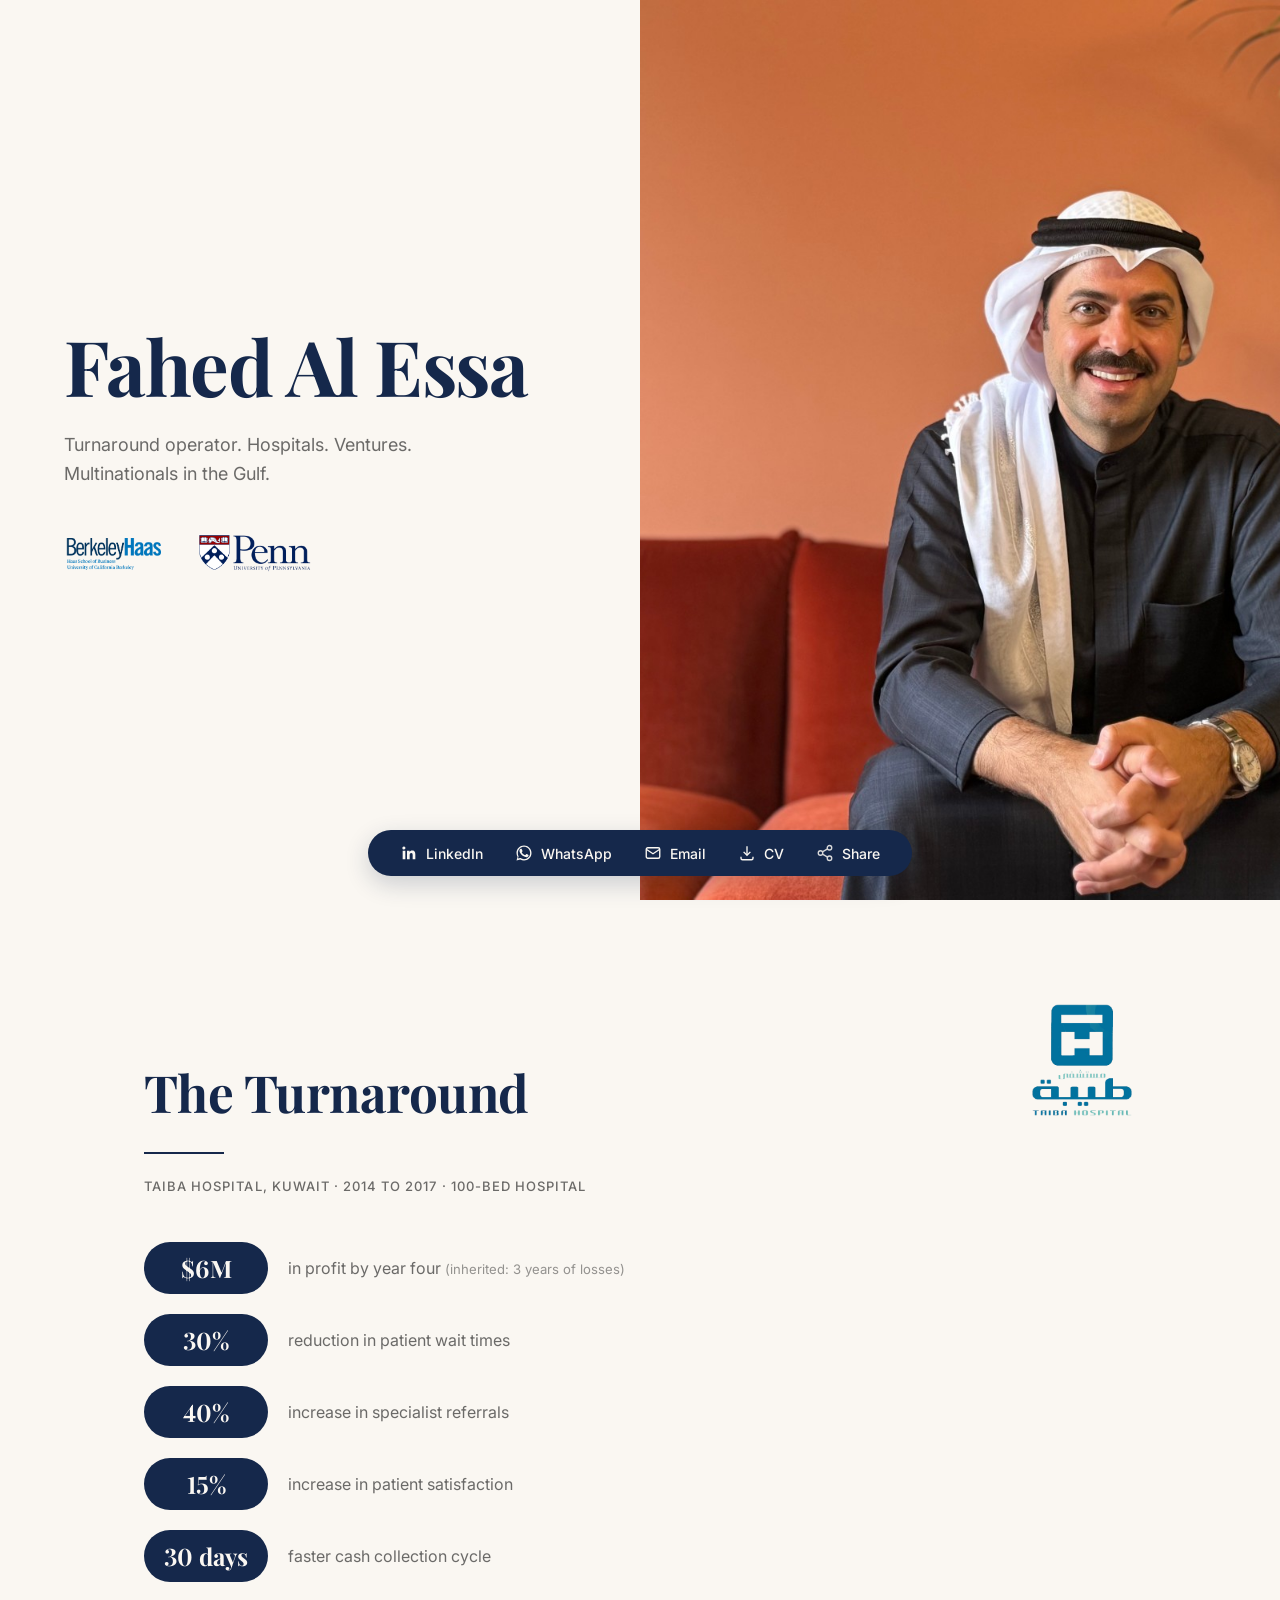
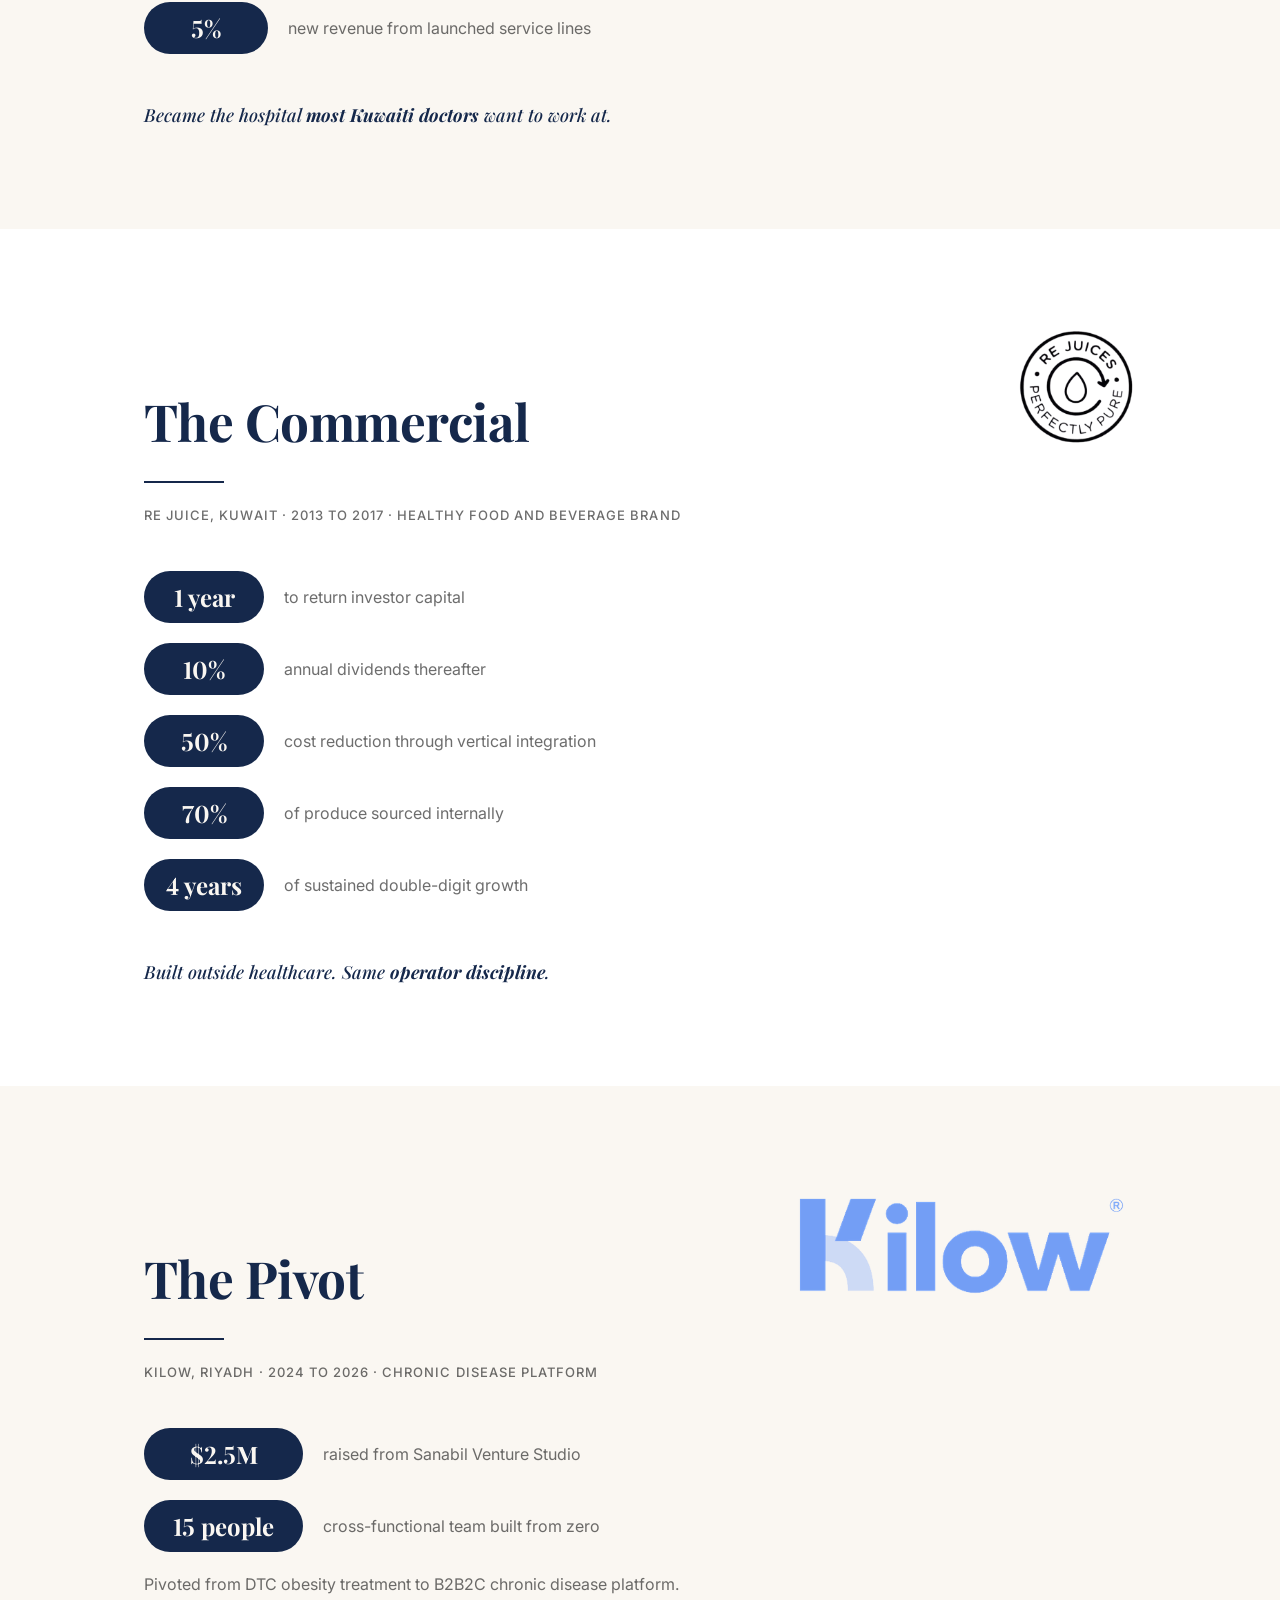
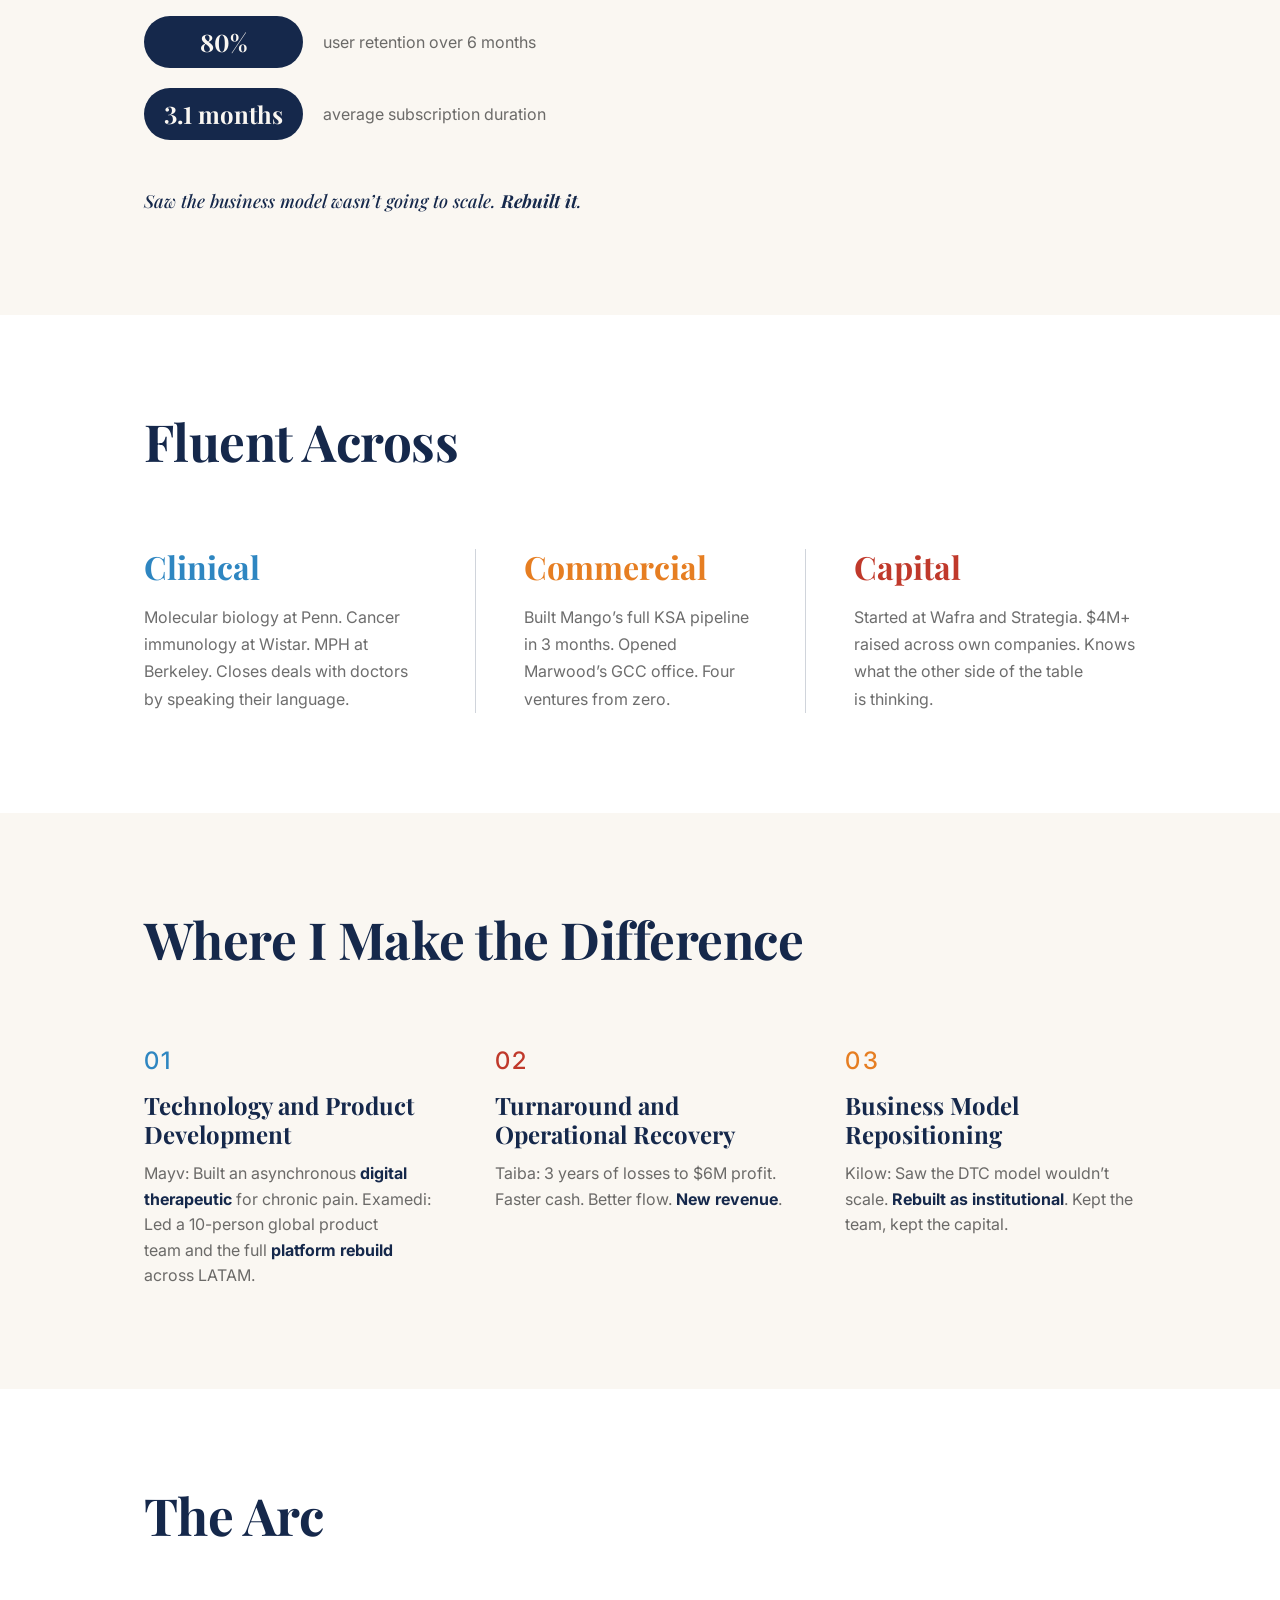
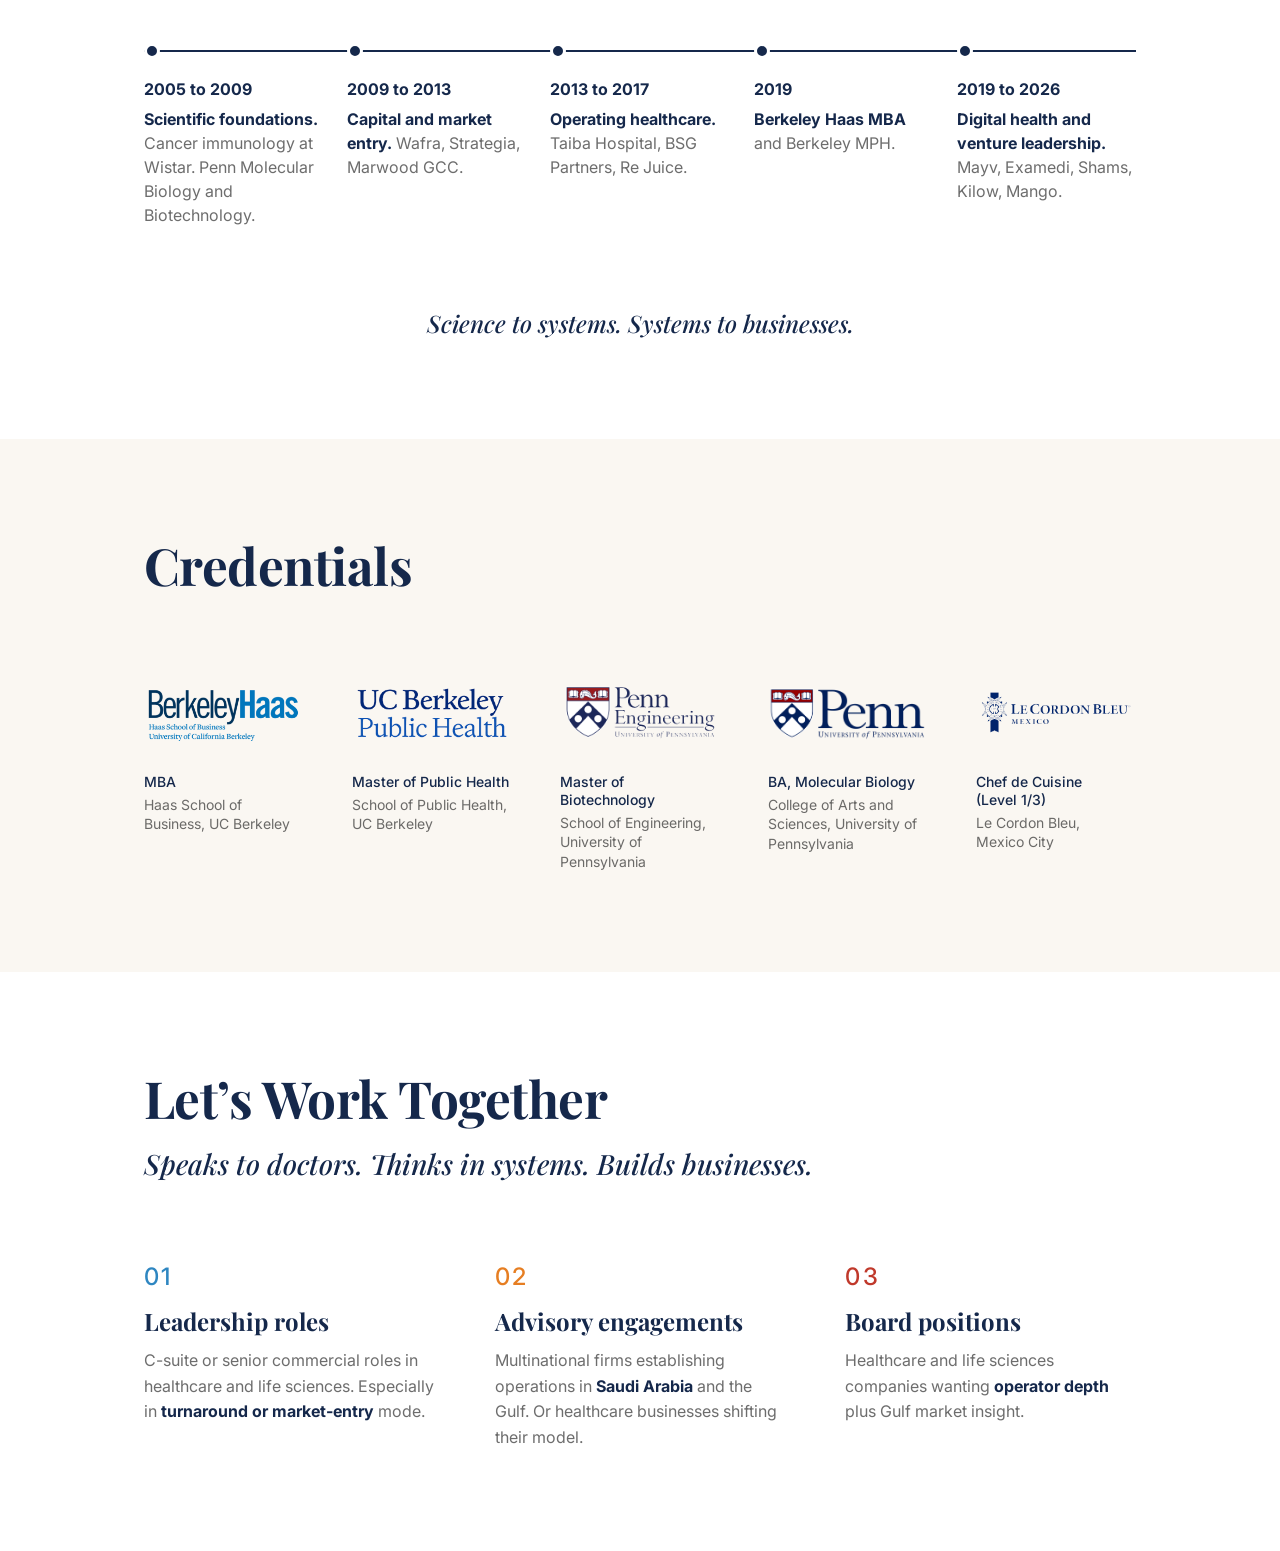
==== index.html @ 6f56260c "Add floating persistent contact bar to desktop A fixed, pill-shaped navy bar (LinkedIn/WhatsApp/Emai" ====
<!doctype html>
<html lang="en">
<head>
<meta charset="UTF-8" />
<meta name="viewport" content="width=device-width, initial-scale=1, viewport-fit=cover, maximum-scale=1, user-scalable=no" />
<title>Fahed Al Essa</title>
<meta name="description" content="Fahed Al Essa — Turnaround operator. Hospitals. Ventures. Multinationals in the Gulf." />
<meta name="theme-color" content="#FAF7F2" />
<meta property="og:title" content="Fahed Al Essa" />
<meta property="og:description" content="Turnaround operator. Hospitals. Ventures. Multinationals in the Gulf." />
<meta property="og:image" content="https://www.fahedalessa.com/assets/headshot.jpg" />
<meta property="og:image:width" content="900" />
<meta property="og:image:height" content="1184" />
<meta property="og:url" content="https://fahedalessa.com" />
<meta property="og:type" content="website" />
<meta name="twitter:card" content="summary_large_image" />
<meta name="twitter:image" content="https://www.fahedalessa.com/assets/headshot.jpg" />
<link rel="preconnect" href="https://fonts.googleapis.com" />
<link rel="preconnect" href="https://fonts.gstatic.com" crossorigin />
<link href="https://fonts.googleapis.com/css2?family=Playfair+Display:ital,wght@0,500;0,600;0,700;1,500&family=Inter:wght@300;400;500;600;700&display=swap" rel="stylesheet" />
<link rel="stylesheet" href="styles.css" />
<link rel="stylesheet" href="desktop.css" />
</head>
<body>

<div class="stage">
  <div class="viewport" id="viewport">

   <div class="screens" id="screens">

    <div class="progress" id="progress" aria-hidden="true">
      <div class="segment"><span class="fill"></span></div>
      <div class="segment"><span class="fill"></span></div>
      <div class="segment"><span class="fill"></span></div>
      <div class="segment"><span class="fill"></span></div>
      <div class="segment"><span class="fill"></span></div>
      <div class="segment"><span class="fill"></span></div>
      <div class="segment"><span class="fill"></span></div>
      <div class="segment"><span class="fill"></span></div>
      <div class="segment"><span class="fill"></span></div>
    </div>

    <div class="track" id="track">

      <!-- Frame 1: The Proposition -->
      <section class="frame frame-cover" data-frame="0">
        <div class="cover-photo">
          <img src="assets/headshot.jpg" alt="Fahed Al Essa" width="900" height="1184" />
          <div class="photo-fade"></div>
        </div>
        <div class="cover-text">
          <h1 class="name">Fahed Al Essa</h1>
          <p class="subtitle">Turnaround operator. Hospitals. Ventures. Multinationals in the Gulf.</p>
          <div class="edu-logos">
            <img src="assets/haas-logo.png" alt="UC Berkeley Haas" />
            <img src="assets/penn-logo.png" alt="University of Pennsylvania" />
          </div>
        </div>
        <div class="tap-hint" id="tap-hint"><span>Tap right to continue</span></div>
      </section>

      <!-- Frame 2: The Turnaround -->
      <section class="frame frame-chapter" data-frame="1">
        <div class="chapter-head">
          <h2 class="hero">The Turnaround</h2>
          <img class="chapter-logo chapter-logo-lg" src="assets/taiba-logo.png" alt="Taiba Hospital" />
        </div>
        <p class="chapter-descriptor">100-bed hospital</p>
        <p class="chapter-subtitle">Taiba Hospital, Kuwait. 2014 to 2017.</p>
        <ul class="outcome-list">
          <li><span class="outcome-label">Inherited:</span> <span class="outcome-value">3 years</span> of losses</li>
          <li><span class="outcome-label">Delivered:</span> <span class="outcome-value">$6M</span> in profit by year four</li>
          <li><span class="outcome-label">Patient wait times:</span> down <span class="outcome-value">30%</span></li>
          <li><span class="outcome-label">Specialist referrals:</span> up <span class="outcome-value">40%</span></li>
          <li><span class="outcome-label">Patient satisfaction:</span> up <span class="outcome-value">15%</span></li>
          <li><span class="outcome-label">Cash collection cycle:</span> <span class="outcome-value">30 days</span>&nbsp;faster</li>
          <li><span class="outcome-label">New service lines launched:</span> <span class="outcome-value">5%</span> new revenue in 12 months</li>
        </ul>
        <p class="chapter-closing">Became the hospital <strong>most Kuwaiti doctors</strong> want to work at.</p>
      </section>

      <!-- Frame 3: The Commercial -->
      <section class="frame frame-chapter" data-frame="2">
        <div class="chapter-head">
          <h2 class="hero">The Commercial</h2>
          <img class="chapter-logo" src="assets/rejuice-logo.png" alt="Re Juice" />
        </div>
        <p class="chapter-descriptor">Healthy food and beverage brand</p>
        <p class="chapter-subtitle">Re Juice, Kuwait. 2013 to 2017.</p>
        <ul class="outcome-list">
          <li>Returned investor capital in <span class="outcome-value">year one</span></li>
          <li><span class="outcome-value">10%</span> annual dividends thereafter</li>
          <li><span class="outcome-value">50%</span> cost reduction through vertical&nbsp;integration</li>
          <li><span class="outcome-value">70%</span> of produce sourced internally</li>
          <li><span class="outcome-value">Four years</span> of sustained double-digit growth</li>
        </ul>
        <p class="chapter-closing">Built outside healthcare. Same <strong>operator discipline</strong>.</p>
      </section>

      <!-- Frame 4: The Pivot -->
      <section class="frame frame-chapter" data-frame="3">
        <div class="chapter-head">
          <h2 class="hero">The Pivot</h2>
          <img class="chapter-logo" src="assets/kilow-logo.png" alt="Kilow" />
        </div>
        <p class="chapter-subtitle">Kilow, Riyadh. 2024 to 2026.</p>
        <ul class="outcome-list">
          <li><span class="outcome-value">$2.5M</span> raised from Sanabil Venture Studio</li>
          <li><span class="outcome-value">15-person</span> cross-functional team built from zero</li>
          <li>Pivoted from DTC obesity treatment to B2B2C chronic disease platform</li>
          <li><span class="outcome-value">80%</span> user retention over 6 months</li>
          <li><span class="outcome-value">3.1 month</span> average subscription duration</li>
        </ul>
        <p class="chapter-closing">Saw the business model wasn&rsquo;t going to scale. <strong>Rebuilt it</strong>.</p>
      </section>

      <!-- Frame 5: Fluent Across Clinical, Commercial, and Capital -->
      <section class="frame frame-fluent" data-frame="4">
        <h2 class="hero">Fluent Across</h2>
        <div class="word-stack">
          <div class="word-stack-item word-blue">Clinical</div>
          <div class="word-stack-item word-amber">Commercial</div>
          <div class="word-stack-item word-red">Capital</div>
        </div>
        <ul class="stat-list">
          <li><strong class="stat-domain stat-domain-blue">Clinical</strong>: Molecular biology at Penn. Cancer immunology at Wistar. MPH at Berkeley. I close deals with doctors because I speak their language.</li>
          <li><strong class="stat-domain stat-domain-amber">Commercial</strong>: Built Mango&rsquo;s full KSA pipeline in 3 months. Opened Marwood&rsquo;s GCC office. Four ventures from zero.</li>
          <li><strong class="stat-domain stat-domain-red">Capital</strong>: Started at Wafra and Strategia. $4M+ raised across my own companies. I know what the other side of the table is thinking.</li>
        </ul>
      </section>

      <!-- Frame 6: Where I Make the Difference -->
      <section class="frame frame-mandates" data-frame="5">
        <h2 class="hero">Where I Make the Difference</h2>
        <ol class="mandate-list">
          <li class="mandate">
            <span class="mandate-num mandate-num-blue">1</span>
            <span class="mandate-body">
              <span class="mandate-title">Technology and product development</span>
              <span class="mandate-proof">Mayv: Built an asynchronous <strong>digital therapeutic</strong> for chronic pain. Examedi: Led a 10-person global product team and the full <strong>platform rebuild</strong> across LATAM.</span>
            </span>
          </li>
          <li class="mandate">
            <span class="mandate-num mandate-num-red">2</span>
            <span class="mandate-body">
              <span class="mandate-title">Turnaround and operational recovery</span>
              <span class="mandate-proof">Taiba: 3 years of losses to $6M profit. Faster cash. Better flow. <strong>New revenue</strong>.</span>
            </span>
          </li>
          <li class="mandate">
            <span class="mandate-num mandate-num-amber">3</span>
            <span class="mandate-body">
              <span class="mandate-title">Business model repositioning</span>
              <span class="mandate-proof">Kilow: Saw the DTC model wouldn&rsquo;t scale. <strong>Rebuilt as institutional</strong>. Kept the team, kept the capital.</span>
            </span>
          </li>
        </ol>
      </section>

      <!-- Frame 7: The Arc -->
      <section class="frame frame-arc" data-frame="6">
        <h2 class="hero">The Arc</h2>
        <ul class="arc-list">
          <li class="arc-item">
            <span class="arc-years">2005 to 2009</span>
            <span class="arc-text"><strong>Scientific foundations.</strong> Cancer immunology at Wistar. Penn Molecular Biology and Biotechnology.</span>
          </li>
          <li class="arc-item">
            <span class="arc-years">2009 to 2013</span>
            <span class="arc-text"><strong>Capital and market entry.</strong> Wafra, Strategia, Marwood GCC.</span>
          </li>
          <li class="arc-item">
            <span class="arc-years">2013 to 2017</span>
            <span class="arc-text"><strong>Operating healthcare.</strong> Taiba Hospital, BSG Partners, Re Juice.</span>
          </li>
          <li class="arc-item">
            <span class="arc-years">2019</span>
            <span class="arc-text"><strong>Berkeley Haas MBA</strong> and Berkeley MPH.</span>
          </li>
          <li class="arc-item">
            <span class="arc-years">2019 to 2026</span>
            <span class="arc-text"><strong>Digital health and venture leadership.</strong> Mayv, Examedi, Shams, Kilow, Mango.</span>
          </li>
        </ul>
        <p class="chapter-closing">Science to systems. Systems to businesses.</p>
      </section>

      <!-- Frame 8: Credentials -->
      <section class="frame frame-last" data-frame="7">
        <h2 class="label-lg">Credentials</h2>

        <ul class="cred-cards">
          <li class="cred-card">
            <span class="cred-logo"><img src="assets/haas-logo.png" alt="UC Berkeley Haas" /></span>
            <span class="cred-text">
              <span class="cred-degree">MBA</span>
              <span class="cred-program">Haas School of Business<br />UC Berkeley</span>
            </span>
          </li>
          <li class="cred-card">
            <span class="cred-logo"><img src="assets/berkeley-public-health-logo.png" alt="UC Berkeley Public Health" /></span>
            <span class="cred-text">
              <span class="cred-degree">Master of Public Health</span>
              <span class="cred-program">School of Public Health<br />UC Berkeley</span>
            </span>
          </li>
          <li class="cred-card">
            <span class="cred-logo"><img src="assets/penn-engineering-logo.png" alt="Penn Engineering, University of Pennsylvania" /></span>
            <span class="cred-text">
              <span class="cred-degree">Master of Biotechnology</span>
              <span class="cred-program">School of Engineering<br />University of Pennsylvania</span>
            </span>
          </li>
          <li class="cred-card">
            <span class="cred-logo"><img src="assets/penn-logo.png" alt="University of Pennsylvania" /></span>
            <span class="cred-text">
              <span class="cred-degree">BA, Molecular Biology</span>
              <span class="cred-program">College of Arts and Sciences<br />University of Pennsylvania</span>
            </span>
          </li>
          <li class="cred-card">
            <span class="cred-logo"><img src="assets/cordon-bleu-logo.png" alt="Le Cordon Bleu Mexico" /></span>
            <span class="cred-text">
              <span class="cred-degree">Chef de Cuisine</span>
              <span class="cred-program">Le Cordon Bleu, Mexico City</span>
            </span>
          </li>
        </ul>
      </section>

      <!-- Frame 9: Let's Work Together -->
      <section class="frame frame-work" data-frame="8">
        <div class="work-header">
          <h2 class="hero">Let&rsquo;s Work Together</h2>
          <p class="work-tagline">Speaks to doctors. Thinks in systems. Builds businesses.</p>
          <ol class="mandate-list">
            <li class="mandate">
              <span class="mandate-num mandate-num-blue">1</span>
              <span class="mandate-body">
                <span class="mandate-title">Leadership roles</span>
                <span class="mandate-proof">C-suite or senior commercial roles in healthcare and life sciences. Especially in <strong>turnaround or market-entry</strong> mode.</span>
              </span>
            </li>
            <li class="mandate">
              <span class="mandate-num mandate-num-amber">2</span>
              <span class="mandate-body">
                <span class="mandate-title">Advisory engagements</span>
                <span class="mandate-proof">Multinational firms establishing operations in <strong>Saudi Arabia</strong> and the Gulf. Or healthcare businesses shifting their model.</span>
              </span>
            </li>
            <li class="mandate">
              <span class="mandate-num mandate-num-red">3</span>
              <span class="mandate-body">
                <span class="mandate-title">Board positions</span>
                <span class="mandate-proof">Healthcare and life sciences companies wanting <strong>operator depth</strong> plus Gulf market insight.</span>
              </span>
            </li>
          </ol>
        </div>

        <div class="contact-section no-advance">
          <p class="connect-cta">Let&rsquo;s connect.</p>
          <div class="connect-grid">
            <a class="contact-link" href="https://www.linkedin.com/in/fahedessa" target="_blank" rel="noopener noreferrer">
              <svg width="19" height="19" viewBox="0 0 24 24" fill="currentColor"><path d="M20.45 20.45h-3.56v-5.57c0-1.33-.02-3.04-1.85-3.04-1.86 0-2.14 1.45-2.14 2.94v5.67H9.34V9h3.41v1.56h.05c.48-.9 1.64-1.85 3.37-1.85 3.6 0 4.27 2.37 4.27 5.45v6.29zM5.34 7.43a2.07 2.07 0 1 1 0-4.13 2.07 2.07 0 0 1 0 4.13zM7.12 20.45H3.56V9h3.56v11.45z"/></svg>
              <span>LinkedIn</span>
            </a>
            <a class="contact-link" href="assets/fahed-al-essa-cv.pdf" target="_blank" rel="noopener noreferrer">
              <svg width="19" height="19" viewBox="0 0 24 24" fill="none" stroke="currentColor" stroke-width="1.8"><path d="M12 3v11" /><path d="M7.5 10.5L12 15l4.5-4.5" /><path d="M4 17v2a2 2 0 0 0 2 2h12a2 2 0 0 0 2-2v-2" /></svg>
              <span>CV</span>
            </a>
            <a class="contact-link" href="https://wa.me/message/VENXH5ZU6H55O1" target="_blank" rel="noopener noreferrer">
              <svg width="19" height="19" viewBox="0 0 24 24" fill="currentColor"><path d="M17.47 14.38c-.3-.15-1.75-.86-2.02-.96-.27-.1-.47-.15-.67.15-.2.3-.77.96-.94 1.16-.17.2-.35.22-.65.07-.3-.15-1.26-.46-2.4-1.47-.89-.79-1.48-1.76-1.66-2.06-.17-.3-.02-.46.13-.61.14-.14.3-.35.45-.53.15-.17.2-.3.3-.5.1-.2.05-.37-.02-.52-.07-.15-.67-1.6-.91-2.2-.24-.57-.49-.5-.67-.5-.17-.01-.37-.01-.57-.01s-.52.07-.8.37c-.27.3-1.04 1.02-1.04 2.47 0 1.46 1.06 2.87 1.21 3.07.15.2 2.1 3.2 5.08 4.48.71.31 1.26.49 1.69.63.71.22 1.36.19 1.87.12.57-.09 1.75-.72 2-1.41.24-.69.24-1.28.17-1.41-.07-.12-.27-.2-.57-.35z"/><path d="M12.01 2.01C6.5 2.01 2 6.49 2 12c0 1.9.53 3.68 1.45 5.2L2 22l4.95-1.4A9.95 9.95 0 0 0 12.01 22C17.52 22 22 17.52 22 12s-4.48-9.99-9.99-9.99zm0 18.17c-1.75 0-3.37-.5-4.75-1.36l-.34-.2-3.03.86.85-2.97-.22-.35A8.14 8.14 0 0 1 3.83 12c0-4.52 3.67-8.19 8.18-8.19 4.52 0 8.18 3.67 8.18 8.19 0 4.52-3.66 8.18-8.18 8.18z"/></svg>
              <span>WhatsApp</span>
            </a>
            <button class="contact-link share-btn" type="button" id="share-btn">
              <svg width="19" height="19" viewBox="0 0 24 24" fill="none" stroke="currentColor" stroke-width="1.8"><circle cx="18" cy="5" r="3"/><circle cx="6" cy="12" r="3"/><circle cx="18" cy="19" r="3"/><line x1="8.59" y1="13.51" x2="15.42" y2="17.49"/><line x1="15.41" y1="6.51" x2="8.59" y2="10.49"/></svg>
              <span>Share</span>
            </button>
            <a class="contact-link" href="mailto:fgessa@gmail.com">
              <svg width="19" height="19" viewBox="0 0 24 24" fill="none" stroke="currentColor" stroke-width="1.8"><rect x="3" y="5" width="18" height="14" rx="2"/><path d="M3 7l9 6 9-6"/></svg>
              <span>Email</span>
            </a>
          </div>
        </div>
      </section>

    </div>

   </div>

    <footer class="site-footer">
      <a class="footer-link" href="https://www.linkedin.com/in/fahedessa" target="_blank" rel="noopener noreferrer" aria-label="LinkedIn">
        <svg width="19" height="19" viewBox="0 0 24 24" fill="currentColor"><path d="M20.45 20.45h-3.56v-5.57c0-1.33-.02-3.04-1.85-3.04-1.86 0-2.14 1.45-2.14 2.94v5.67H9.34V9h3.41v1.56h.05c.48-.9 1.64-1.85 3.37-1.85 3.6 0 4.27 2.37 4.27 5.45v6.29zM5.34 7.43a2.07 2.07 0 1 1 0-4.13 2.07 2.07 0 0 1 0 4.13zM7.12 20.45H3.56V9h3.56v11.45z"/></svg>
      </a>
      <a class="footer-link" href="https://wa.me/message/VENXH5ZU6H55O1" target="_blank" rel="noopener noreferrer" aria-label="WhatsApp">
        <svg width="19" height="19" viewBox="0 0 24 24" fill="currentColor"><path d="M17.47 14.38c-.3-.15-1.75-.86-2.02-.96-.27-.1-.47-.15-.67.15-.2.3-.77.96-.94 1.16-.17.2-.35.22-.65.07-.3-.15-1.26-.46-2.4-1.47-.89-.79-1.48-1.76-1.66-2.06-.17-.3-.02-.46.13-.61.14-.14.3-.35.45-.53.15-.17.2-.3.3-.5.1-.2.05-.37-.02-.52-.07-.15-.67-1.6-.91-2.2-.24-.57-.49-.5-.67-.5-.17-.01-.37-.01-.57-.01s-.52.07-.8.37c-.27.3-1.04 1.02-1.04 2.47 0 1.46 1.06 2.87 1.21 3.07.15.2 2.1 3.2 5.08 4.48.71.31 1.26.49 1.69.63.71.22 1.36.19 1.87.12.57-.09 1.75-.72 2-1.41.24-.69.24-1.28.17-1.41-.07-.12-.27-.2-.57-.35z"/><path d="M12.01 2.01C6.5 2.01 2 6.49 2 12c0 1.9.53 3.68 1.45 5.2L2 22l4.95-1.4A9.95 9.95 0 0 0 12.01 22C17.52 22 22 17.52 22 12s-4.48-9.99-9.99-9.99zm0 18.17c-1.75 0-3.37-.5-4.75-1.36l-.34-.2-3.03.86.85-2.97-.22-.35A8.14 8.14 0 0 1 3.83 12c0-4.52 3.67-8.19 8.18-8.19 4.52 0 8.18 3.67 8.18 8.19 0 4.52-3.66 8.18-8.18 8.18z"/></svg>
      </a>
      <a class="footer-link" href="mailto:fgessa@gmail.com" aria-label="Email">
        <svg width="19" height="19" viewBox="0 0 24 24" fill="none" stroke="currentColor" stroke-width="1.8"><rect x="3" y="5" width="18" height="14" rx="2"/><path d="M3 7l9 6 9-6"/></svg>
      </a>
      <a class="footer-link" href="assets/fahed-al-essa-cv.pdf" target="_blank" rel="noopener noreferrer">
        <span>CV</span>
      </a>
    </footer>

  </div>
</div>

<div class="desktop" id="desktop">

  <!-- Desktop Hero -->
  <section class="d-hero">
    <div class="d-hero-left">
      <h1 class="d-hero-name">Fahed Al Essa</h1>
      <p class="d-hero-subtitle">Turnaround operator. Hospitals. Ventures. Multinationals in the Gulf.</p>
      <div class="d-hero-logos">
        <img src="assets/haas-logo.png" alt="UC Berkeley Haas" />
        <img src="assets/penn-logo.png" alt="University of Pennsylvania" />
      </div>
    </div>
    <div class="d-hero-right">
      <img src="assets/headshot-landscape.jpg" alt="Fahed Al Essa" width="2000" height="1125" />
    </div>
  </section>

  <!-- Section 2: The Turnaround -->
  <section class="d-section d-section--cream">
    <div class="d-container">
      <div class="d-section-header">
        <h2 class="d-section-title">The Turnaround</h2>
        <img class="d-section-logo" src="assets/taiba-logo.png" alt="Taiba Hospital" />
      </div>
      <div class="d-rule"></div>
      <p class="d-meta">Taiba Hospital, Kuwait &middot; 2014 to 2017 &middot; 100-bed hospital</p>
      <div class="d-numbers">
        <div class="d-pill-row">
          <span class="d-pill">$6M</span>
          <span class="d-number-text">in profit by year four <span class="d-number-sub">(inherited: 3 years of losses)</span></span>
        </div>
        <div class="d-pill-row">
          <span class="d-pill">30%</span>
          <span class="d-number-text">reduction in patient wait times</span>
        </div>
        <div class="d-pill-row">
          <span class="d-pill">40%</span>
          <span class="d-number-text">increase in specialist referrals</span>
        </div>
        <div class="d-pill-row">
          <span class="d-pill">15%</span>
          <span class="d-number-text">increase in patient satisfaction</span>
        </div>
        <div class="d-pill-row">
          <span class="d-pill">30 days</span>
          <span class="d-number-text">faster cash collection cycle</span>
        </div>
        <div class="d-pill-row">
          <span class="d-pill">5%</span>
          <span class="d-number-text">new revenue from launched service lines</span>
        </div>
      </div>
      <p class="d-closing">Became the hospital <strong>most Kuwaiti doctors</strong> want to work at.</p>
    </div>
  </section>

  <!-- Section 3: The Commercial -->
  <section class="d-section d-section--white">
    <div class="d-container">
      <div class="d-section-header">
        <h2 class="d-section-title">The Commercial</h2>
        <img class="d-section-logo" src="assets/rejuice-logo.png" alt="Re Juice" />
      </div>
      <div class="d-rule"></div>
      <p class="d-meta">Re Juice, Kuwait &middot; 2013 to 2017 &middot; Healthy food and beverage brand</p>
      <div class="d-numbers">
        <div class="d-pill-row">
          <span class="d-pill">1 year</span>
          <span class="d-number-text">to return investor capital</span>
        </div>
        <div class="d-pill-row">
          <span class="d-pill">10%</span>
          <span class="d-number-text">annual dividends thereafter</span>
        </div>
        <div class="d-pill-row">
          <span class="d-pill">50%</span>
          <span class="d-number-text">cost reduction through vertical integration</span>
        </div>
        <div class="d-pill-row">
          <span class="d-pill">70%</span>
          <span class="d-number-text">of produce sourced internally</span>
        </div>
        <div class="d-pill-row">
          <span class="d-pill">4 years</span>
          <span class="d-number-text">of sustained double-digit growth</span>
        </div>
      </div>
      <p class="d-closing">Built outside healthcare. Same <strong>operator discipline</strong>.</p>
    </div>
  </section>

  <!-- Section 4: The Pivot -->
  <section class="d-section d-section--cream">
    <div class="d-container">
      <div class="d-section-header">
        <h2 class="d-section-title">The Pivot</h2>
        <img class="d-section-logo" src="assets/kilow-logo.png" alt="Kilow" />
      </div>
      <div class="d-rule"></div>
      <p class="d-meta">Kilow, Riyadh &middot; 2024 to 2026 &middot; Chronic disease platform</p>
      <div class="d-numbers">
        <div class="d-pill-row">
          <span class="d-pill">$2.5M</span>
          <span class="d-number-text">raised from Sanabil Venture Studio</span>
        </div>
        <div class="d-pill-row">
          <span class="d-pill">15 people</span>
          <span class="d-number-text">cross-functional team built from zero</span>
        </div>
        <div class="d-plain-row">Pivoted from DTC obesity treatment to B2B2C chronic disease platform.</div>
        <div class="d-pill-row">
          <span class="d-pill">80%</span>
          <span class="d-number-text">user retention over 6 months</span>
        </div>
        <div class="d-pill-row">
          <span class="d-pill">3.1 months</span>
          <span class="d-number-text">average subscription duration</span>
        </div>
      </div>
      <p class="d-closing">Saw the business model wasn&rsquo;t going to scale. <strong>Rebuilt it</strong>.</p>
    </div>
  </section>

  <!-- Section 5: Fluent Across -->
  <section class="d-section d-section--white">
    <div class="d-container">
      <h2 class="d-section-title">Fluent Across</h2>
      <div class="d-fluent-grid">
        <div class="d-fluent-col">
          <h3 class="d-fluent-head" style="color:#2E86C1;">Clinical</h3>
          <p class="d-fluent-body">Molecular biology at Penn. Cancer immunology at Wistar. MPH at Berkeley. Closes deals with doctors by speaking their language.</p>
        </div>
        <div class="d-fluent-col">
          <h3 class="d-fluent-head" style="color:#E67E22;">Commercial</h3>
          <p class="d-fluent-body">Built Mango&rsquo;s full KSA pipeline in 3 months. Opened Marwood&rsquo;s GCC office. Four ventures from zero.</p>
        </div>
        <div class="d-fluent-col">
          <h3 class="d-fluent-head" style="color:#C0392B;">Capital</h3>
          <p class="d-fluent-body">Started at Wafra and Strategia. $4M+ raised across own companies. Knows what the other side of the table is thinking.</p>
        </div>
      </div>
    </div>
  </section>

  <!-- Section 6: Where I Make the Difference -->
  <section class="d-section d-section--cream">
    <div class="d-container">
      <h2 class="d-section-title">Where I Make the Difference</h2>
      <div class="d-mandates-grid">
        <div class="d-mandate">
          <div class="d-mandate-num" style="color:#2E86C1;">01</div>
          <h3 class="d-mandate-title">Technology and Product Development</h3>
          <p class="d-mandate-desc">Mayv: Built an asynchronous <strong>digital therapeutic</strong> for chronic pain. Examedi: Led a 10-person global product team and the full <strong>platform rebuild</strong> across LATAM.</p>
        </div>
        <div class="d-mandate">
          <div class="d-mandate-num" style="color:#C0392B;">02</div>
          <h3 class="d-mandate-title">Turnaround and Operational Recovery</h3>
          <p class="d-mandate-desc">Taiba: 3 years of losses to $6M profit. Faster cash. Better flow. <strong>New revenue</strong>.</p>
        </div>
        <div class="d-mandate">
          <div class="d-mandate-num" style="color:#E67E22;">03</div>
          <h3 class="d-mandate-title">Business Model Repositioning</h3>
          <p class="d-mandate-desc">Kilow: Saw the DTC model wouldn&rsquo;t scale. <strong>Rebuilt as institutional</strong>. Kept the team, kept the capital.</p>
        </div>
      </div>
    </div>
  </section>

  <!-- Section 7: The Arc -->
  <section class="d-section d-section--white">
    <div class="d-container">
      <h2 class="d-section-title">The Arc</h2>
      <div class="d-arc">
        <div class="d-arc-line"></div>
        <div class="d-arc-row">
          <div class="d-arc-item">
            <span class="d-arc-dot"></span>
            <div class="d-arc-years">2005 to 2009</div>
            <div class="d-arc-desc"><strong>Scientific foundations.</strong> Cancer immunology at Wistar. Penn Molecular Biology and Biotechnology.</div>
          </div>
          <div class="d-arc-item">
            <span class="d-arc-dot"></span>
            <div class="d-arc-years">2009 to 2013</div>
            <div class="d-arc-desc"><strong>Capital and market entry.</strong> Wafra, Strategia, Marwood GCC.</div>
          </div>
          <div class="d-arc-item">
            <span class="d-arc-dot"></span>
            <div class="d-arc-years">2013 to 2017</div>
            <div class="d-arc-desc"><strong>Operating healthcare.</strong> Taiba Hospital, BSG Partners, Re Juice.</div>
          </div>
          <div class="d-arc-item">
            <span class="d-arc-dot"></span>
            <div class="d-arc-years">2019</div>
            <div class="d-arc-desc"><strong>Berkeley Haas MBA</strong> and Berkeley MPH.</div>
          </div>
          <div class="d-arc-item">
            <span class="d-arc-dot"></span>
            <div class="d-arc-years">2019 to 2026</div>
            <div class="d-arc-desc"><strong>Digital health and venture leadership.</strong> Mayv, Examedi, Shams, Kilow, Mango.</div>
          </div>
        </div>
      </div>
      <p class="d-arc-closing">Science to systems. Systems to businesses.</p>
    </div>
  </section>

  <!-- Section 8: Credentials -->
  <section class="d-section d-section--cream">
    <div class="d-container">
      <h2 class="d-section-title">Credentials</h2>
      <div class="d-cred-row">
        <div class="d-cred-col">
          <div class="d-cred-logo-wrap"><img src="assets/haas-logo.png" alt="UC Berkeley Haas" /></div>
          <p class="d-cred-degree">MBA</p>
          <p class="d-cred-program">Haas School of Business, UC Berkeley</p>
        </div>
        <div class="d-cred-col">
          <div class="d-cred-logo-wrap"><img src="assets/berkeley-public-health-logo.png" alt="UC Berkeley Public Health" /></div>
          <p class="d-cred-degree">Master of Public Health</p>
          <p class="d-cred-program">School of Public Health, UC Berkeley</p>
        </div>
        <div class="d-cred-col">
          <div class="d-cred-logo-wrap"><img src="assets/penn-engineering-logo.png" alt="Penn Engineering, University of Pennsylvania" /></div>
          <p class="d-cred-degree">Master of Biotechnology</p>
          <p class="d-cred-program">School of Engineering, University of Pennsylvania</p>
        </div>
        <div class="d-cred-col">
          <div class="d-cred-logo-wrap"><img src="assets/penn-logo.png" alt="University of Pennsylvania" /></div>
          <p class="d-cred-degree">BA, Molecular Biology</p>
          <p class="d-cred-program">College of Arts and Sciences, University of Pennsylvania</p>
        </div>
        <div class="d-cred-col">
          <div class="d-cred-logo-wrap"><img src="assets/cordon-bleu-logo.png" alt="Le Cordon Bleu Mexico" /></div>
          <p class="d-cred-degree">Chef de Cuisine (Level 1/3)</p>
          <p class="d-cred-program">Le Cordon Bleu, Mexico City</p>
        </div>
      </div>
    </div>
  </section>

  <!-- Section 9: Let's Work Together -->
  <section class="d-section d-section--white">
    <div class="d-container">
      <h2 class="d-section-title">Let&rsquo;s Work Together</h2>
      <p class="d-work-tagline">Speaks to doctors. Thinks in systems. Builds businesses.</p>
      <div class="d-mandates-grid">
        <div class="d-mandate">
          <div class="d-mandate-num" style="color:#2E86C1;">01</div>
          <h3 class="d-mandate-title">Leadership roles</h3>
          <p class="d-mandate-desc">C-suite or senior commercial roles in healthcare and life sciences. Especially in <strong>turnaround or market-entry</strong> mode.</p>
        </div>
        <div class="d-mandate">
          <div class="d-mandate-num" style="color:#E67E22;">02</div>
          <h3 class="d-mandate-title">Advisory engagements</h3>
          <p class="d-mandate-desc">Multinational firms establishing operations in <strong>Saudi Arabia</strong> and the Gulf. Or healthcare businesses shifting their model.</p>
        </div>
        <div class="d-mandate">
          <div class="d-mandate-num" style="color:#C0392B;">03</div>
          <h3 class="d-mandate-title">Board positions</h3>
          <p class="d-mandate-desc">Healthcare and life sciences companies wanting <strong>operator depth</strong> plus Gulf market insight.</p>
        </div>
      </div>
    </div>
  </section>

</div>

<!-- Desktop-only floating contact bar: persistent across the whole
     scroll, replaces Section 9's inline contact row. -->
<div class="d-float-footer" id="float-footer">
  <a class="d-float-item" href="https://www.linkedin.com/in/fahedessa" target="_blank" rel="noopener noreferrer">
    <svg width="18" height="18" viewBox="0 0 24 24" fill="currentColor"><path d="M20.45 20.45h-3.56v-5.57c0-1.33-.02-3.04-1.85-3.04-1.86 0-2.14 1.45-2.14 2.94v5.67H9.34V9h3.41v1.56h.05c.48-.9 1.64-1.85 3.37-1.85 3.6 0 4.27 2.37 4.27 5.45v6.29zM5.34 7.43a2.07 2.07 0 1 1 0-4.13 2.07 2.07 0 0 1 0 4.13zM7.12 20.45H3.56V9h3.56v11.45z"/></svg>
    <span>LinkedIn</span>
  </a>
  <a class="d-float-item" href="https://wa.me/message/VENXH5ZU6H55O1" target="_blank" rel="noopener noreferrer">
    <svg width="18" height="18" viewBox="0 0 24 24" fill="currentColor"><path d="M17.47 14.38c-.3-.15-1.75-.86-2.02-.96-.27-.1-.47-.15-.67.15-.2.3-.77.96-.94 1.16-.17.2-.35.22-.65.07-.3-.15-1.26-.46-2.4-1.47-.89-.79-1.48-1.76-1.66-2.06-.17-.3-.02-.46.13-.61.14-.14.3-.35.45-.53.15-.17.2-.3.3-.5.1-.2.05-.37-.02-.52-.07-.15-.67-1.6-.91-2.2-.24-.57-.49-.5-.67-.5-.17-.01-.37-.01-.57-.01s-.52.07-.8.37c-.27.3-1.04 1.02-1.04 2.47 0 1.46 1.06 2.87 1.21 3.07.15.2 2.1 3.2 5.08 4.48.71.31 1.26.49 1.69.63.71.22 1.36.19 1.87.12.57-.09 1.75-.72 2-1.41.24-.69.24-1.28.17-1.41-.07-.12-.27-.2-.57-.35z"/><path d="M12.01 2.01C6.5 2.01 2 6.49 2 12c0 1.9.53 3.68 1.45 5.2L2 22l4.95-1.4A9.95 9.95 0 0 0 12.01 22C17.52 22 22 17.52 22 12s-4.48-9.99-9.99-9.99zm0 18.17c-1.75 0-3.37-.5-4.75-1.36l-.34-.2-3.03.86.85-2.97-.22-.35A8.14 8.14 0 0 1 3.83 12c0-4.52 3.67-8.19 8.18-8.19 4.52 0 8.18 3.67 8.18 8.19 0 4.52-3.66 8.18-8.18 8.18z"/></svg>
    <span>WhatsApp</span>
  </a>
  <a class="d-float-item" href="mailto:fgessa@gmail.com">
    <svg width="18" height="18" viewBox="0 0 24 24" fill="none" stroke="currentColor" stroke-width="1.8"><rect x="3" y="5" width="18" height="14" rx="2"/><path d="M3 7l9 6 9-6"/></svg>
    <span>Email</span>
  </a>
  <a class="d-float-item" href="assets/fahed-al-essa-cv.pdf" target="_blank" rel="noopener noreferrer">
    <svg width="18" height="18" viewBox="0 0 24 24" fill="none" stroke="currentColor" stroke-width="1.8"><path d="M12 3v11" /><path d="M7.5 10.5L12 15l4.5-4.5" /><path d="M4 17v2a2 2 0 0 0 2 2h12a2 2 0 0 0 2-2v-2" /></svg>
    <span>CV</span>
  </a>
  <button class="d-float-item share-btn" type="button" id="share-btn-float">
    <svg width="18" height="18" viewBox="0 0 24 24" fill="none" stroke="currentColor" stroke-width="1.8"><circle cx="18" cy="5" r="3"/><circle cx="6" cy="12" r="3"/><circle cx="18" cy="19" r="3"/><line x1="8.59" y1="13.51" x2="15.42" y2="17.49"/><line x1="15.41" y1="6.51" x2="8.59" y2="10.49"/></svg>
    <span>Share</span>
  </button>
</div>

<script src="app.js"></script>
</body>
</html>
---- styles.css ----
:root {
  --cream: #faf7f2;
  --ink: #1a1a1a;
  --navy: #15284b;
  --pin-accent: #c0392b;
  --charcoal: rgba(26, 26, 26, 0.64);
  --charcoal-dim: rgba(26, 26, 26, 0.46);
  --line: rgba(21, 40, 75, 0.14);
  --serif: "Playfair Display", Georgia, "Times New Roman", serif;
  --sans: "Inter", -apple-system, BlinkMacSystemFont, "Segoe UI", sans-serif;
}

* { box-sizing: border-box; }

/* ---------- Orphan prevention: no body copy should end a line on a
   single stranded word. text-wrap: pretty balances line breaks in
   supporting browsers; hyphens: auto backs it up. Scoped to body text
   (p/li and their inherited descendants), not the large display
   headlines. ---------- */
p,
li {
  text-wrap: pretty;
  hyphens: auto;
}

html, body {
  margin: 0;
  padding: 0;
  height: 100%;
  background: #e9e3d8;
  color: var(--ink);
  font-family: var(--sans);
  -webkit-tap-highlight-color: transparent;
  overscroll-behavior: none;
}

body {
  display: flex;
  align-items: stretch;
  justify-content: center;
}

.stage {
  width: 100%;
  min-height: 100vh;
  min-height: 100dvh;
  display: flex;
  align-items: center;
  justify-content: center;
  background: #e9e3d8;
}

.viewport {
  position: relative;
  width: 100%;
  height: 100vh;
  height: 100dvh;
  max-width: 420px;
  margin: 0 auto;
  overflow: hidden;
  background: var(--cream);
  display: flex;
  flex-direction: column;
  isolation: isolate;
}

.screens {
  position: relative;
  flex: 1 1 auto;
  min-height: 0;
  overflow: hidden;
  touch-action: pan-y;
}

/* ---------- Footer (static, every frame) ---------- */
.site-footer {
  flex: 0 0 auto;
  display: flex;
  align-items: center;
  justify-content: center;
  gap: 34px;
  background: var(--cream);
  border-top: 1px solid var(--line);
  padding: 13px 16px calc(16px + env(safe-area-inset-bottom));
}

.footer-link {
  display: flex;
  align-items: center;
  justify-content: center;
  gap: 6px;
  color: var(--navy);
  text-decoration: none;
  opacity: 0.82;
}

.footer-link span {
  font-size: 0.85rem;
  font-weight: 600;
}

.footer-link:active {
  opacity: 1;
}

.site-footer.footer-hidden {
  visibility: hidden;
  pointer-events: none;
}

/* ---------- Progress bar ---------- */
.progress {
  position: absolute;
  top: 0;
  left: 0;
  width: 100%;
  z-index: 10;
  display: flex;
  gap: 6px;
  box-sizing: border-box;
  padding: max(14px, env(safe-area-inset-top)) 16px 0;
}

.segment {
  flex: 1;
  height: 3px;
  border-radius: 3px;
  background: rgba(21, 40, 75, 0.14);
  overflow: hidden;
}

.segment .fill {
  display: block;
  height: 100%;
  width: 0%;
  background: var(--navy);
  transition: width 0.3s ease;
}

.segment.done .fill,
.segment.active .fill {
  width: 100%;
}

/* ---------- Track / frames ---------- */
.track {
  display: flex;
  height: 100%;
  width: 100%;
  will-change: transform;
}

.frame {
  flex: 0 0 100%;
  width: 100%;
  height: 100%;
  display: flex;
  flex-direction: column;
  justify-content: space-between;
  padding: max(56px, calc(env(safe-area-inset-top) + 48px)) 28px max(28px, env(safe-area-inset-bottom));
  position: relative;
  overflow-x: hidden;
  overflow-y: auto;
  scrollbar-width: none;
  user-select: none;
}

.frame::-webkit-scrollbar {
  display: none;
}

/* ---------- Frame 1: Cover ---------- */
.frame-cover {
  padding-top: 0 !important;
  padding-right: 0;
  padding-bottom: 0;
  padding-left: 0;
  margin-top: 0;
  justify-content: flex-start;
}

.cover-photo {
  position: relative;
  width: 100%;
  height: 66vh; /* fallback before app.js computes the exact value */
  flex: 0 0 auto;
  overflow: hidden;
  background: #ddd4c4;
}

.cover-photo img {
  width: 100%;
  height: 100%;
  object-fit: cover;
  object-position: center 25%;
  display: block;
}

.photo-fade {
  position: absolute;
  left: 0;
  right: 0;
  bottom: 0;
  height: 42%;
  background: linear-gradient(to bottom, rgba(250, 247, 242, 0) 0%, var(--cream) 90%);
}

.cover-text {
  padding: 22px 28px 0;
}

.name {
  font-family: var(--serif);
  font-weight: 700;
  color: var(--navy);
  font-size: clamp(2.1rem, 9.5vw, 2.9rem);
  line-height: 1.05;
  margin: 0 0 14px;
  letter-spacing: -0.01em;
}

.subtitle {
  font-size: 1.15rem;
  line-height: 1.55;
  color: var(--charcoal);
  margin: 0 0 8px;
  max-width: 340px;
}

.edu-logos {
  display: flex;
  align-items: center;
  justify-content: flex-start;
  gap: 24px;
  margin: 24px 0 16px;
}

.edu-logos img {
  height: 32px;
  width: auto;
  object-fit: contain;
}

.tap-hint {
  position: absolute;
  margin-top: 0;
  bottom: 80px; /* fallback; app.js sets this precisely to footer height + 12px */
  right: 24px;
  font-size: 0.78rem;
  font-weight: 400;
  font-style: italic;
  letter-spacing: 0.03em;
  color: var(--navy);
  opacity: 0.45;
  pointer-events: none;
}

/* ---------- Hero section titles (frames 2-7, 9) ---------- */
.hero {
  font-family: var(--serif);
  font-weight: 700;
  color: var(--navy);
  font-size: clamp(2.8rem, 8vw, 3.5rem);
  line-height: 1.06;
  margin: 0;
  letter-spacing: -0.01em;
}

/* ---------- Frames 2-4: The Turnaround / The Commercial / The Pivot ---------- */
.frame-chapter {
  justify-content: flex-start;
}

.chapter-head {
  display: flex;
  align-items: flex-start;
  justify-content: space-between;
  gap: 16px;
}

.chapter-head .hero {
  flex: 1 1 auto;
  min-width: 0;
}

.chapter-descriptor {
  margin: 10px 0 0;
  font-size: 1.05rem;
  font-weight: 300;
  font-style: italic;
  color: var(--navy);
}

.chapter-subtitle {
  margin: 8px 0 0;
  font-size: 1.1rem;
  line-height: 1.4;
  color: var(--charcoal);
}

.chapter-logo {
  flex: 0 0 auto;
  align-self: flex-start;
  height: 60px;
  width: auto;
  object-fit: contain;
  margin: 0;
}

.chapter-logo-lg {
  height: 90px;
}

.outcome-list {
  list-style: none;
  margin: 22px 0 0;
  padding: 0;
  display: flex;
  flex-direction: column;
  gap: 13px;
}

.outcome-list li {
  font-size: 1.03rem;
  line-height: 1.45;
  color: var(--navy);
  padding-left: 16px;
  position: relative;
}

.outcome-list li::before {
  content: "";
  position: absolute;
  left: 0;
  top: 0.55em;
  width: 5px;
  height: 5px;
  border-radius: 50%;
  background: var(--navy);
}

.outcome-label {
  font-weight: 700;
  color: var(--navy);
}

.outcome-value {
  display: inline-block;
  font-size: 1.1rem;
  font-weight: 700;
  line-height: 1.3;
  color: var(--navy);
  background: rgba(21, 40, 75, 0.08);
  border-radius: 999px;
  padding: 2px 10px;
}

.chapter-closing {
  font-family: var(--serif);
  font-style: italic;
  font-weight: 500;
  color: var(--navy);
  font-size: 1rem;
  line-height: 1.4;
  margin: 22px 0 0;
}

.chapter-closing strong {
  font-weight: 700;
}

/* ---------- Frame 5: Fluent Across ---------- */
.frame-fluent {
  justify-content: flex-start;
}

.stat-list {
  list-style: none;
  margin: 28px 0 0;
  padding: 0;
  display: flex;
  flex-direction: column;
  gap: 16px;
}

.stat-list li {
  font-size: 1.05rem;
  line-height: 1.6;
  color: var(--ink);
  padding-left: 18px;
  position: relative;
}

.stat-list li::before {
  content: "";
  position: absolute;
  left: 0;
  top: 0.65em;
  width: 6px;
  height: 6px;
  border-radius: 50%;
  background: var(--navy);
}

.stat-domain {
  font-weight: 700;
}

.stat-domain-blue { color: #2e86c1; }
.stat-domain-amber { color: #e67e22; }
.stat-domain-red { color: var(--pin-accent); }

.word-stack {
  display: flex;
  flex-direction: column;
  gap: 4px;
  margin-top: 10px;
  text-align: left;
}

.word-stack-item {
  font-family: var(--serif);
  font-weight: 700;
  text-transform: uppercase;
  letter-spacing: 0.15em;
  line-height: 1.1;
  font-size: clamp(2rem, 9.2vw, 2.9rem);
}

.word-blue { color: #2e86c1; }
.word-amber { color: #e67e22; }
.word-red { color: var(--pin-accent); }

/* ---------- Frame 6: Where I Make the Difference ---------- */
.frame-mandates {
  justify-content: flex-start;
}

.mandate-list {
  list-style: none;
  margin: 24px 0 0;
  padding: 0;
  display: flex;
  flex-direction: column;
  gap: 22px;
}

.mandate {
  display: flex;
  align-items: flex-start;
  gap: 14px;
}

.mandate-num {
  flex: 0 0 auto;
  width: 28px;
  height: 28px;
  border-radius: 50%;
  color: #fff;
  font-family: var(--serif);
  font-weight: 700;
  font-size: 0.96rem; /* ~55% of the 28px badge diameter */
  font-variant-numeric: lining-nums;
  line-height: 1;
  margin: 0;
  padding: 0;
  text-align: center;
  display: flex;
  align-items: center;
  justify-content: center;
}

.mandate-num-blue { background: #2e86c1; }
.mandate-num-amber { background: #e67e22; }
.mandate-num-red { background: var(--pin-accent); }

.mandate-body {
  display: flex;
  flex-direction: column;
  gap: 4px;
  min-width: 0;
  padding-top: 2px;
}

.mandate-title {
  font-weight: 700;
  color: var(--navy);
  font-size: 1.08rem;
  line-height: 1.3;
}

.mandate-proof {
  font-size: 0.95rem;
  line-height: 1.5;
  color: var(--charcoal);
}

.mandate-proof strong {
  color: var(--navy);
  font-weight: 700;
}

/* ---------- Frame 7: The Arc ---------- */
.frame-arc {
  justify-content: flex-start;
}

.arc-list {
  list-style: none;
  margin: 22px 0 0;
  padding: 0;
  display: flex;
  flex-direction: column;
  gap: 16px;
}

.arc-item {
  display: flex;
  flex-direction: column;
  gap: 3px;
  border-left: 2px solid var(--line);
  padding-left: 14px;
  position: relative;
}

.arc-item::before {
  content: "";
  position: absolute;
  left: -5px;
  top: 3px;
  width: 8px;
  height: 8px;
  border-radius: 50%;
  background: var(--navy);
}

.arc-years {
  font-family: var(--serif);
  font-weight: 700;
  color: var(--navy);
  font-size: 0.85rem;
  letter-spacing: 0.02em;
}

.arc-text {
  font-size: 0.97rem;
  line-height: 1.5;
  color: var(--ink);
}

.arc-text strong {
  color: var(--navy);
  font-weight: 700;
}

/* ---------- Frame 9: let's work together ---------- */
.frame-work {
  justify-content: flex-start;
}

.work-header {
  display: flex;
  flex-direction: column;
}

.work-tagline {
  font-family: var(--serif);
  font-style: italic;
  font-weight: 500;
  color: var(--navy);
  font-size: 1.15rem;
  line-height: 1.4;
  margin: 7.5px 0 0;
}

.frame-work .mandate-list {
  margin-top: 18px;
  gap: 12px;
}

/* ---------- Frame 8: credentials ---------- */
.frame-last {
  justify-content: flex-start;
}

.label-lg {
  font-family: var(--serif);
  font-weight: 700;
  color: var(--navy);
  font-size: clamp(2rem, 7.5vw, 2.5rem);
  margin: 0;
}

.cred-cards {
  list-style: none;
  margin: 18px 0 0;
  padding: 0;
  display: flex;
  flex-direction: column;
  gap: 14px;
}

.cred-card {
  display: flex;
  align-items: center;
  gap: 13px;
}

.cred-logo {
  flex: 0 0 auto;
  width: 62px;
  height: 60px;
  border-radius: 8px;
  border: 1px solid var(--line);
  background: #fff;
  display: flex;
  align-items: center;
  justify-content: center;
  padding: 5px;
}

.cred-logo img {
  width: 100%;
  height: 100%;
  object-fit: contain;
  object-position: left center;
}

.cred-text {
  display: flex;
  flex-direction: column;
  gap: 2px;
  min-width: 0;
}

.cred-degree {
  font-weight: 700;
  color: var(--navy);
  font-size: 1.1rem;
  line-height: 1.3;
}

.cred-program {
  font-size: 0.9rem;
  line-height: 1.35;
  color: var(--charcoal-dim);
}

.contact-section {
  margin-top: 16px;
  padding-top: 16px;
  border-top: 1px solid var(--line);
}

.connect-cta {
  font-family: var(--serif);
  font-weight: 700;
  color: var(--navy);
  font-size: 1.1rem;
  margin: 0 0 8px;
  text-align: left;
}

.connect-grid {
  display: grid;
  grid-template-columns: 1fr 1fr;
  gap: 10px 24px;
}

.contact-link,
.share-btn {
  display: inline-flex;
  align-items: center;
  gap: 8px;
  color: var(--navy);
  text-decoration: none;
  font-size: 0.92rem;
  font-weight: 600;
  background: none;
  border: none;
  padding: 0;
  font-family: inherit;
  cursor: pointer;
}

.contact-link svg,
.share-btn svg {
  flex-shrink: 0;
  opacity: 0.85;
}

/* ---------- Desktop phone-frame presentation ---------- */
@media (min-width: 681px) {
  .stage {
    padding: 40px 0;
    background: #e9e3d8;
  }

  .viewport {
    width: 420px;
    height: 890px;
    max-height: 92dvh;
    border-radius: 44px;
    border: 1px solid rgba(21, 40, 75, 0.14);
    box-shadow: 0 30px 70px rgba(21, 40, 75, 0.18), 0 0 0 10px #050708, 0 0 0 11px rgba(21, 40, 75, 0.12);
  }
}

@media (max-height: 720px) {
  .frame:not(.frame-cover) { padding-top: max(50px, calc(env(safe-area-inset-top) + 42px)); }
  .name { font-size: clamp(1.9rem, 8.5vw, 2.5rem); margin-bottom: 10px; }
  .subtitle { font-size: 1.02rem; }
  .cover-text { padding-top: 16px; }
  .hero { font-size: clamp(2.3rem, 7.4vw, 3rem); }
  .word-stack-item { font-size: clamp(1.7rem, 8vw, 2.3rem); }
  .chapter-subtitle,
  .stat-list li,
  .outcome-list li { font-size: 0.98rem; }
  .work-tagline { margin-top: 4.5px; }

  /* Frame 9 needs extra compression on short viewports (iPhone SE) to fit
     all 5 CTA links without scrolling; scoped to .frame-work so Frame 6,
     which already fits, is untouched. */
  .frame-work .hero { font-size: 2rem; }
  .frame-work .work-tagline { font-size: 1rem; line-height: 1.3; margin-top: 4px; }
  .frame-work .mandate-list { margin-top: 14px; gap: 8px; }
  .frame-work .mandate-title { font-size: 1rem; }
  .frame-work .mandate-proof { font-size: 0.88rem; line-height: 1.4; }
  .frame-work .contact-section { margin-top: 10px; padding-top: 10px; }
  .frame-work .connect-cta { margin-bottom: 6px; }
  .frame-work .connect-grid { gap: 8px 20px; }
}
---- desktop.css ----
/* ====================================================================
   Desktop experience (>=1024px): a long-scroll editorial profile.
   Hidden by default (mobile/tablet keep the existing swipeable frame
   deck from styles.css); only activates at the 1024px breakpoint,
   where it replaces the mobile .stage entirely.
   ==================================================================== */

.desktop {
  display: none;
}

.d-float-footer {
  display: none;
}

@media (min-width: 1024px) {
  .stage {
    display: none;
  }

  .desktop {
    display: block;
    background: var(--cream);
  }

  .desktop p,
  .desktop li {
    text-wrap: pretty;
  }

  .d-container {
    max-width: 1120px;
    margin: 0 auto;
    padding: 0 64px;
  }

  /* ---------- Hero ---------- */
  .d-hero {
    display: flex;
    min-height: 100vh;
    background: var(--cream);
  }

  .d-hero-left {
    width: 50%;
    flex: 0 0 50%;
    display: flex;
    flex-direction: column;
    justify-content: center;
    padding: 0 5vw;
  }

  .d-hero-name {
    font-family: var(--serif);
    font-weight: 700;
    color: var(--navy);
    font-size: clamp(64px, 6vw, 96px);
    line-height: 0.98;
    letter-spacing: -0.02em;
    margin: 0;
    opacity: 0;
    animation: dHeroName 900ms ease-out 100ms forwards;
  }

  .d-hero-subtitle {
    font-family: var(--sans);
    font-size: 18px;
    line-height: 1.6;
    color: var(--charcoal);
    margin: 28px 0 0;
    max-width: 420px;
  }

  .d-hero-logos {
    display: flex;
    align-items: center;
    gap: 32px;
    margin: 44px 0 0;
  }

  .d-hero-logos img {
    height: 40px;
    width: auto;
    object-fit: contain;
  }

  .d-hero-right {
    width: 50%;
    flex: 0 0 50%;
    position: relative;
    overflow: hidden;
  }

  .d-hero-right img {
    width: 100%;
    height: 100%;
    object-fit: cover;
    object-position: center center;
    display: block;
    opacity: 0;
    animation: dHeroPhoto 800ms ease-out forwards;
  }

  @keyframes dHeroName {
    from { opacity: 0; transform: translateY(20px); }
    to { opacity: 1; transform: translateY(0); }
  }

  @keyframes dHeroPhoto {
    from { opacity: 0; }
    to { opacity: 1; }
  }

  /* ---------- Shared section scaffolding ---------- */
  .d-section {
    padding: 100px 0;
  }

  .d-section--white { background: #ffffff; }
  .d-section--cream { background: var(--cream); }

  .d-section-header {
    display: flex;
    align-items: flex-end;
    justify-content: space-between;
    gap: 40px;
    flex-wrap: wrap;
  }

  .d-section-title {
    font-family: var(--serif);
    font-weight: 700;
    color: var(--navy);
    font-size: clamp(40px, 4vw, 56px);
    line-height: 1.05;
    letter-spacing: -0.01em;
    margin: 0;
  }

  .d-section-logo {
    height: 120px;
    width: auto;
    object-fit: contain;
    flex-shrink: 0;
  }

  .d-rule {
    width: 80px;
    height: 2px;
    background: var(--navy);
    margin: 32px 0 0;
  }

  .d-meta {
    font-size: 13px;
    font-weight: 500;
    letter-spacing: 0.08em;
    text-transform: uppercase;
    color: var(--charcoal);
    margin: 24px 0 0;
  }

  /* ---------- Numbers-as-pills ----------
     A CSS grid, not a fixed-width column, so the pill column auto-sizes
     to the widest pill actually in THIS section (e.g. "3.1 months" vs
     "80%"): grid's default `justify-items: stretch` then stretches
     every pill in the section to that same shared width, which is what
     makes them align as one clean navy column with the text starting
     at a consistent x-position. .d-pill-row is `display: contents` so
     its pill + text land directly in the parent grid's two columns. */
  .d-numbers {
    margin: 48px 0 0;
    display: grid;
    grid-template-columns: auto 1fr;
    column-gap: 20px;
    row-gap: 20px;
    align-items: center;
  }

  .d-pill-row {
    display: contents;
  }

  .d-pill {
    grid-column: 1;
    display: inline-flex;
    justify-content: center;
    align-items: center;
    min-width: 120px;
    box-sizing: border-box;
    background: var(--navy);
    color: var(--cream);
    font-family: var(--serif);
    font-weight: 700;
    font-size: 24px;
    padding: 10px 20px;
    border-radius: 999px;
    white-space: nowrap;
    font-variant-numeric: lining-nums;
  }

  .d-number-text {
    grid-column: 2;
    font-size: 16px;
    line-height: 1.5;
    color: var(--charcoal);
  }

  .d-number-sub {
    color: var(--charcoal-dim);
    font-size: 0.82em;
  }

  .d-plain-row {
    grid-column: 1 / -1;
    font-size: 16px;
    line-height: 1.5;
    color: var(--charcoal);
  }

  .d-closing {
    font-family: var(--serif);
    font-style: italic;
    font-weight: 500;
    color: var(--navy);
    font-size: 18px;
    line-height: 1.5;
    margin: 48px 0 0;
  }

  .d-closing strong { font-weight: 700; }

  /* ---------- Section 5: Fluent Across ---------- */
  .d-fluent-grid {
    margin: 80px 0 0;
    display: grid;
    grid-template-columns: repeat(3, 1fr);
  }

  .d-fluent-col {
    padding: 0 48px;
    border-left: 1px solid rgba(21, 40, 75, 0.2);
  }

  .d-fluent-col:first-child {
    border-left: none;
    padding-left: 0;
  }

  .d-fluent-col:last-child {
    padding-right: 0;
  }

  .d-fluent-head {
    font-family: var(--serif);
    font-weight: 700;
    font-size: 32px;
    margin: 0 0 20px;
    line-height: 1.1;
  }

  .d-fluent-body {
    font-size: 16px;
    line-height: 1.7;
    color: var(--charcoal);
    margin: 0;
  }

  /* ---------- Mandate blocks (sections 6 and 9) ---------- */
  .d-mandates-grid {
    margin: 80px 0 0;
    display: grid;
    grid-template-columns: repeat(3, 1fr);
    gap: 60px;
  }

  .d-mandate-num {
    font-family: var(--sans);
    font-weight: 500;
    font-size: 24px;
    letter-spacing: 0.1em;
  }

  .d-mandate-title {
    font-family: var(--serif);
    font-weight: 700;
    color: var(--navy);
    font-size: 24px;
    line-height: 1.2;
    margin: 16px 0 12px;
  }

  .d-mandate-desc {
    font-size: 16px;
    line-height: 1.6;
    color: var(--charcoal);
    margin: 0;
  }

  .d-mandate-desc strong { color: var(--navy); font-weight: 700; }

  /* ---------- Section 7: The Arc ---------- */
  .d-arc {
    margin: 100px 0 0;
    position: relative;
  }

  .d-arc-line {
    position: absolute;
    left: 0;
    right: 0;
    top: 7px;
    height: 2px;
    background: var(--navy);
  }

  .d-arc-row {
    display: grid;
    grid-template-columns: repeat(5, 1fr);
    gap: 24px;
    position: relative;
  }

  .d-arc-item {
    position: relative;
    max-width: 220px;
    padding-top: 36px;
  }

  .d-arc-dot {
    position: absolute;
    top: 0;
    left: 0;
    width: 16px;
    height: 16px;
    border-radius: 50%;
    background: var(--navy);
    border: 3px solid #ffffff;
  }

  .d-arc-years {
    font-family: var(--sans);
    font-weight: 700;
    font-size: 16px;
    color: var(--navy);
    margin: 0 0 8px;
  }

  .d-arc-desc {
    font-size: 16px;
    line-height: 1.5;
    color: var(--charcoal);
  }

  .d-arc-desc strong { color: var(--navy); font-weight: 700; }

  .d-arc-closing {
    text-align: center;
    font-family: var(--serif);
    font-style: italic;
    font-weight: 500;
    color: var(--navy);
    font-size: 24px;
    margin: 80px 0 0;
  }

  /* ---------- Section 8: Credentials ---------- */
  .d-cred-row {
    margin: 80px 0 0;
    display: grid;
    grid-template-columns: repeat(5, 1fr);
    gap: 48px;
  }

  .d-cred-logo-wrap {
    height: 80px;
    display: flex;
    align-items: flex-start;
  }

  .d-cred-logo-wrap img {
    height: 80px;
    width: auto;
    max-width: 100%;
    object-fit: contain;
    object-position: left center;
  }

  .d-cred-degree {
    font-size: 14px;
    font-weight: 500;
    color: var(--navy);
    line-height: 1.3;
    margin: 20px 0 4px;
  }

  .d-cred-program {
    font-size: 14px;
    line-height: 1.4;
    color: var(--charcoal);
    margin: 0;
  }

  /* ---------- Section 9: Let's Work Together ---------- */
  .d-work-tagline {
    font-family: var(--serif);
    font-style: italic;
    font-weight: 500;
    color: var(--navy);
    font-size: 28px;
    margin: 20px 0 0;
  }

  /* ---------- Floating contact bar ----------
     Persistent across the whole scroll (fixed, not part of any
     section), replacing Section 9's old inline contact row. */
  .d-float-footer {
    display: flex;
    align-items: center;
    gap: 32px;
    position: fixed;
    bottom: 24px;
    left: 50%;
    transform: translateX(-50%);
    z-index: 100;
    background: var(--navy);
    border-radius: 999px;
    padding: 14px 32px;
    box-shadow: 0 8px 24px rgba(21, 40, 75, 0.2);
  }

  .d-float-item {
    display: inline-flex;
    align-items: center;
    gap: 8px;
    color: var(--cream);
    text-decoration: none;
    font-family: var(--sans);
    font-size: 14px;
    font-weight: 500;
    background: none;
    border: none;
    padding: 0;
    cursor: pointer;
  }

  .d-float-item svg {
    width: 18px;
    height: 18px;
    flex-shrink: 0;
    color: var(--cream);
  }

  .d-float-item:hover span {
    text-decoration: underline;
  }
}

/* Narrower desktop widths (1024-1279px): trim container padding so the
   header rows (title + 120px-tall institution logo) don't crowd. */
@media (min-width: 1024px) and (max-width: 1279px) {
  .d-container { padding: 0 40px; }
  .d-hero-left { padding: 0 40px; }
}
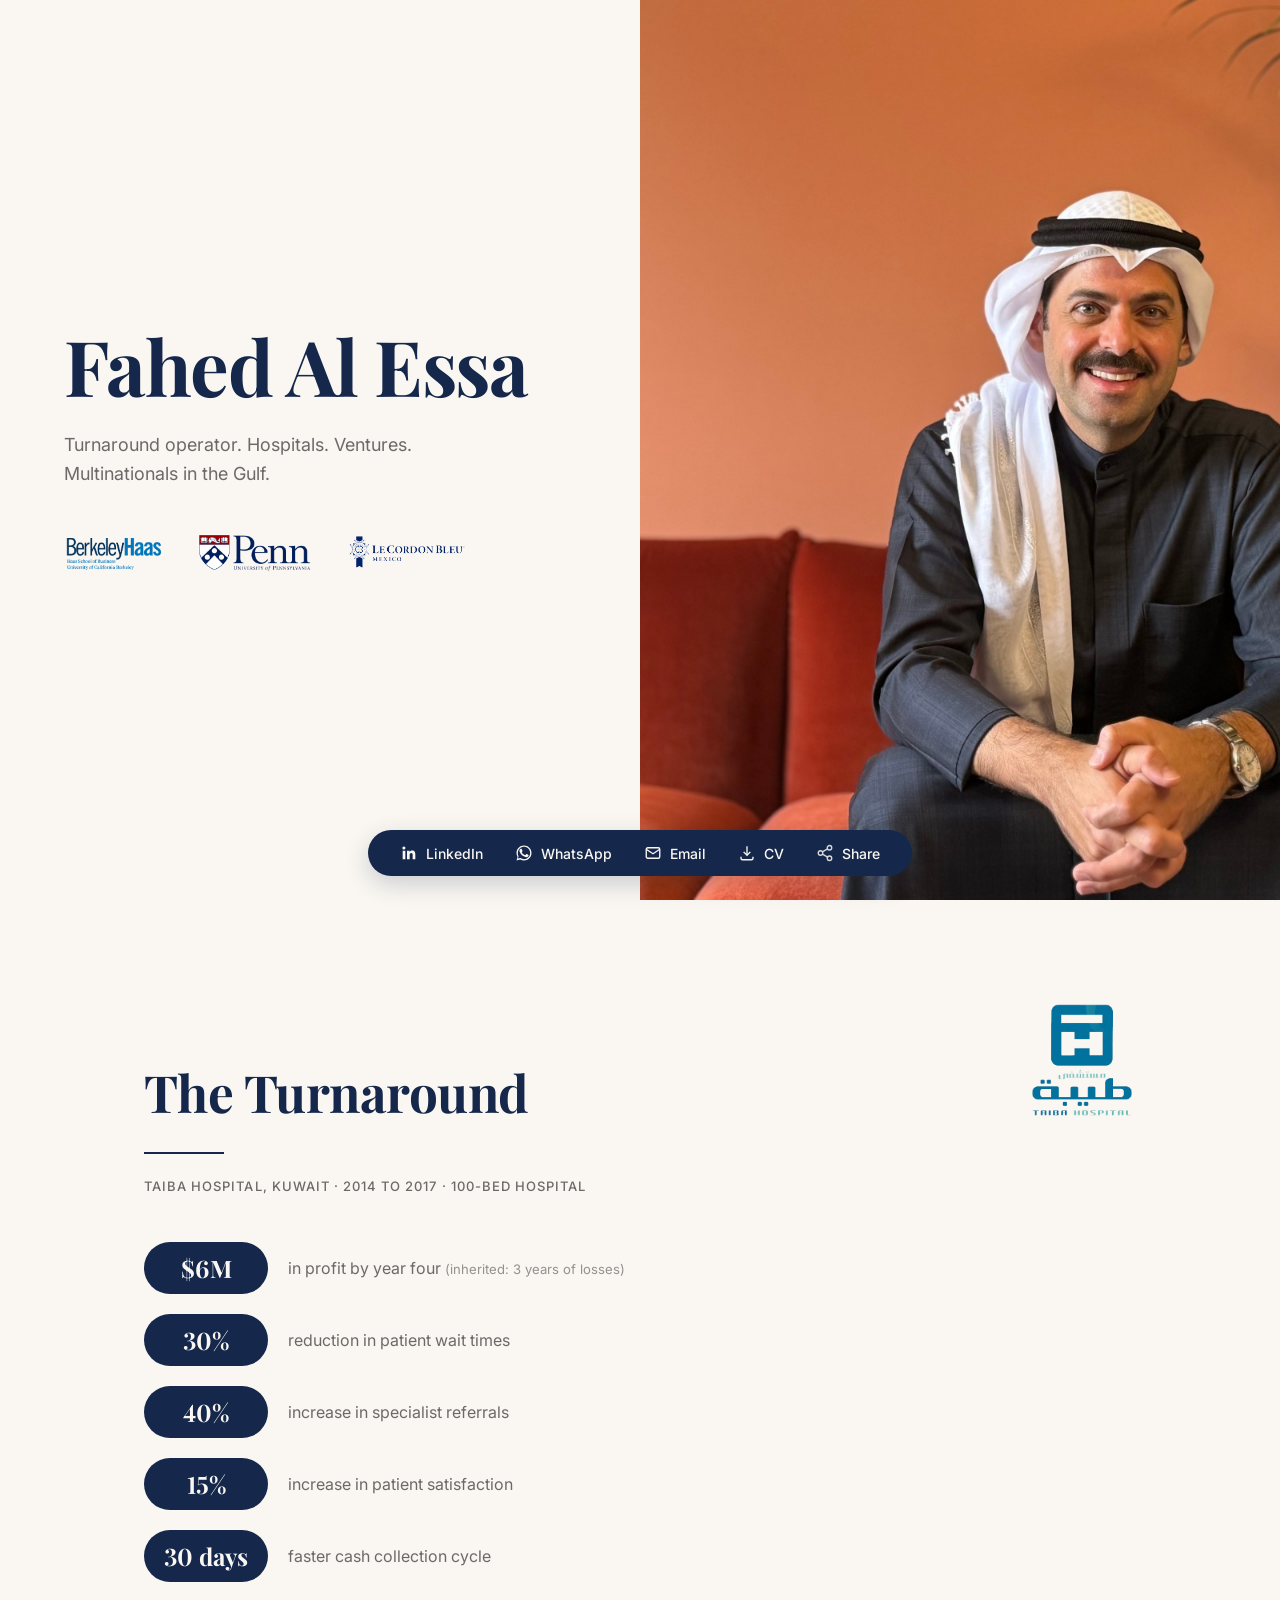
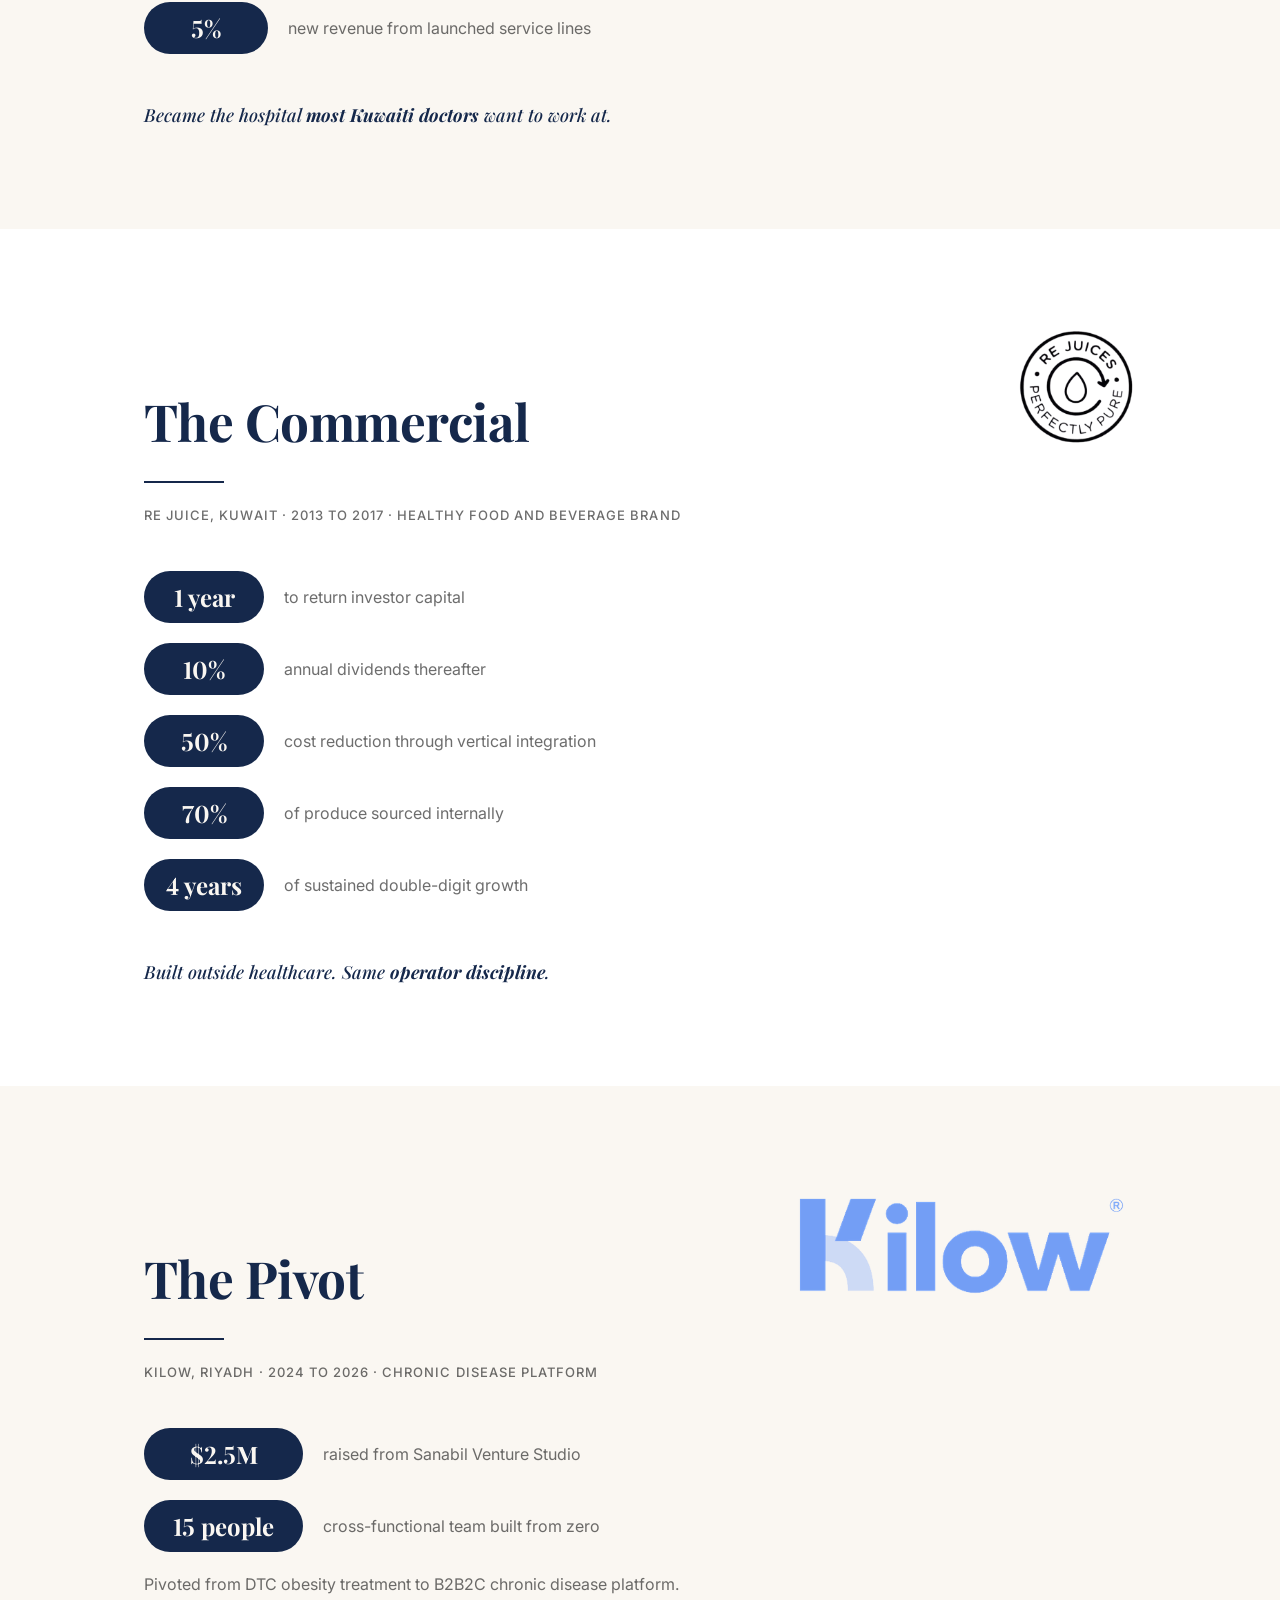
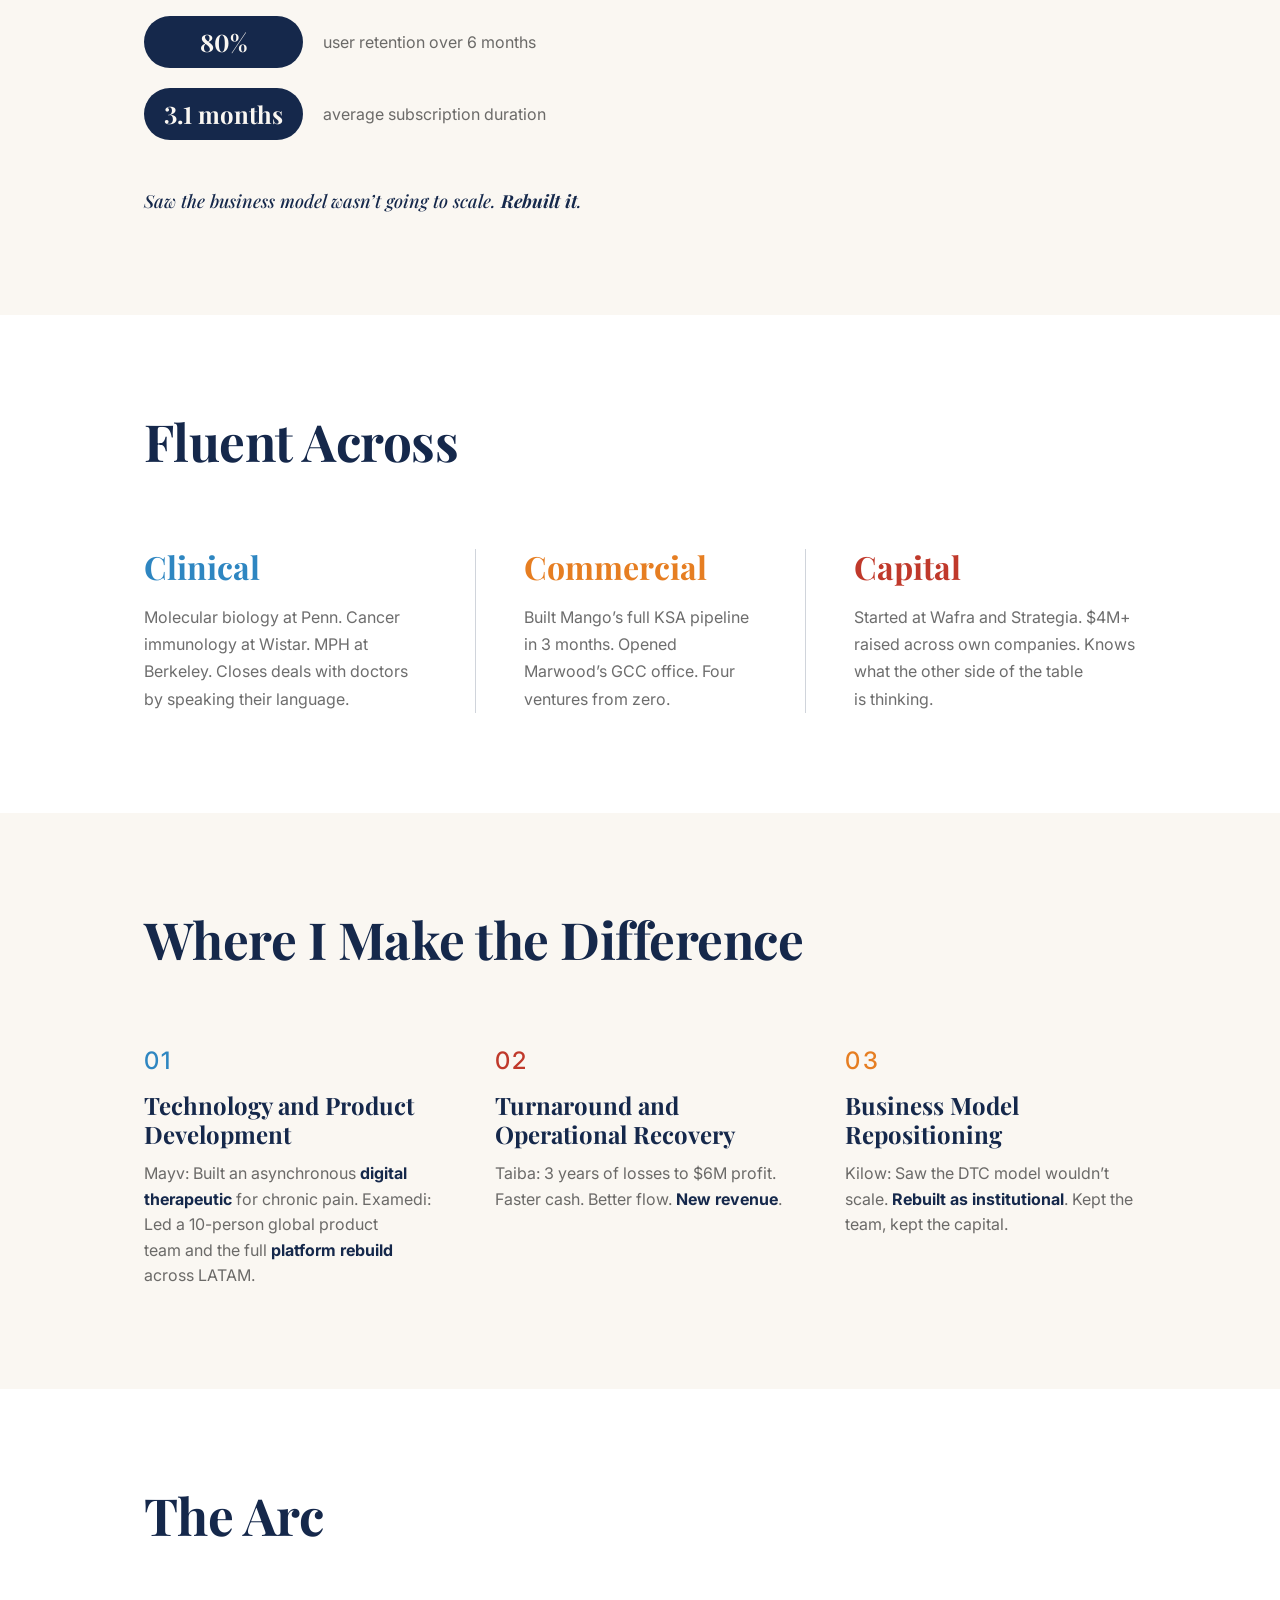
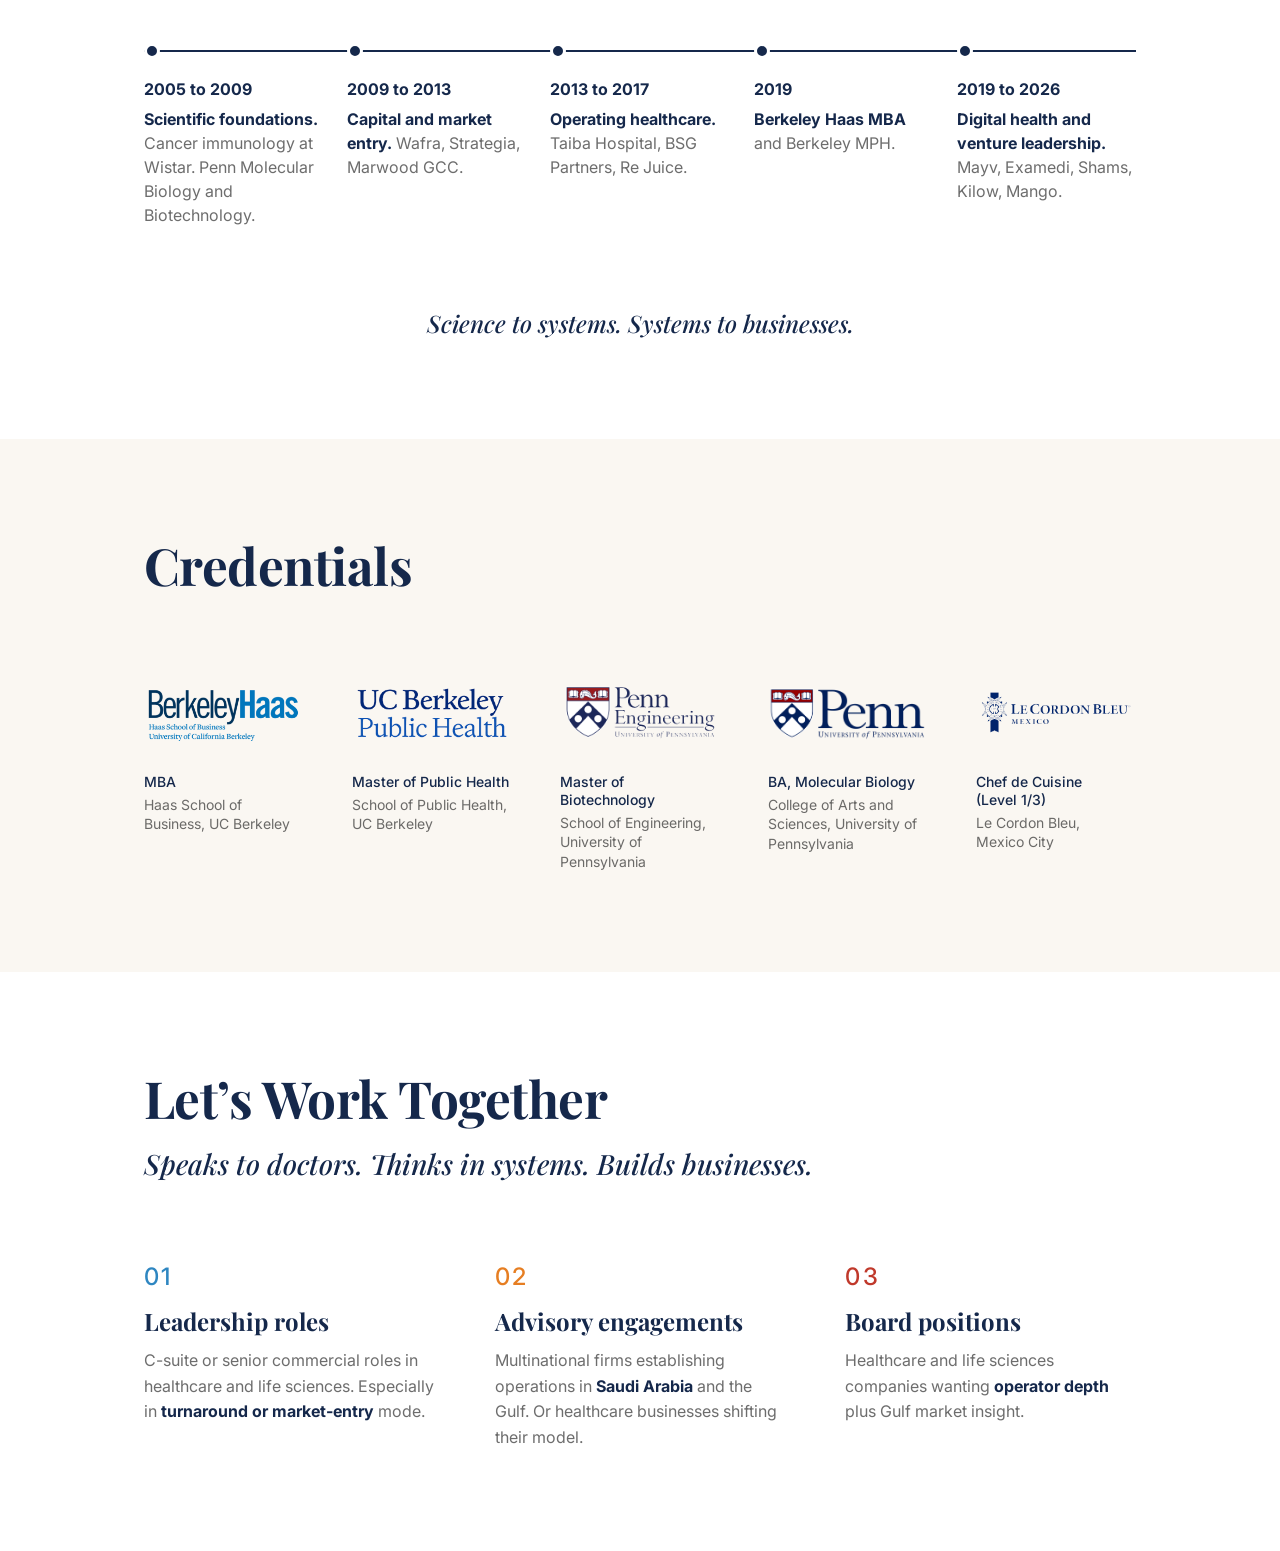
==== commit 3aa3eac2: "Add Le Cordon Bleu logo back to the front page Restores the third education logo (removed in an earl" ====
--- a/index.html
+++ b/index.html
@@ -54,6 +54,7 @@
           <div class="edu-logos">
             <img src="assets/haas-logo.png" alt="UC Berkeley Haas" />
             <img src="assets/penn-logo.png" alt="University of Pennsylvania" />
+            <img src="assets/cordon-bleu-logo.png" alt="Le Cordon Bleu Mexico" />
           </div>
         </div>
         <div class="tap-hint" id="tap-hint"><span>Tap right to continue</span></div>
@@ -317,6 +318,7 @@
       <div class="d-hero-logos">
         <img src="assets/haas-logo.png" alt="UC Berkeley Haas" />
         <img src="assets/penn-logo.png" alt="University of Pennsylvania" />
+        <img src="assets/cordon-bleu-logo.png" alt="Le Cordon Bleu Mexico" />
       </div>
     </div>
     <div class="d-hero-right">
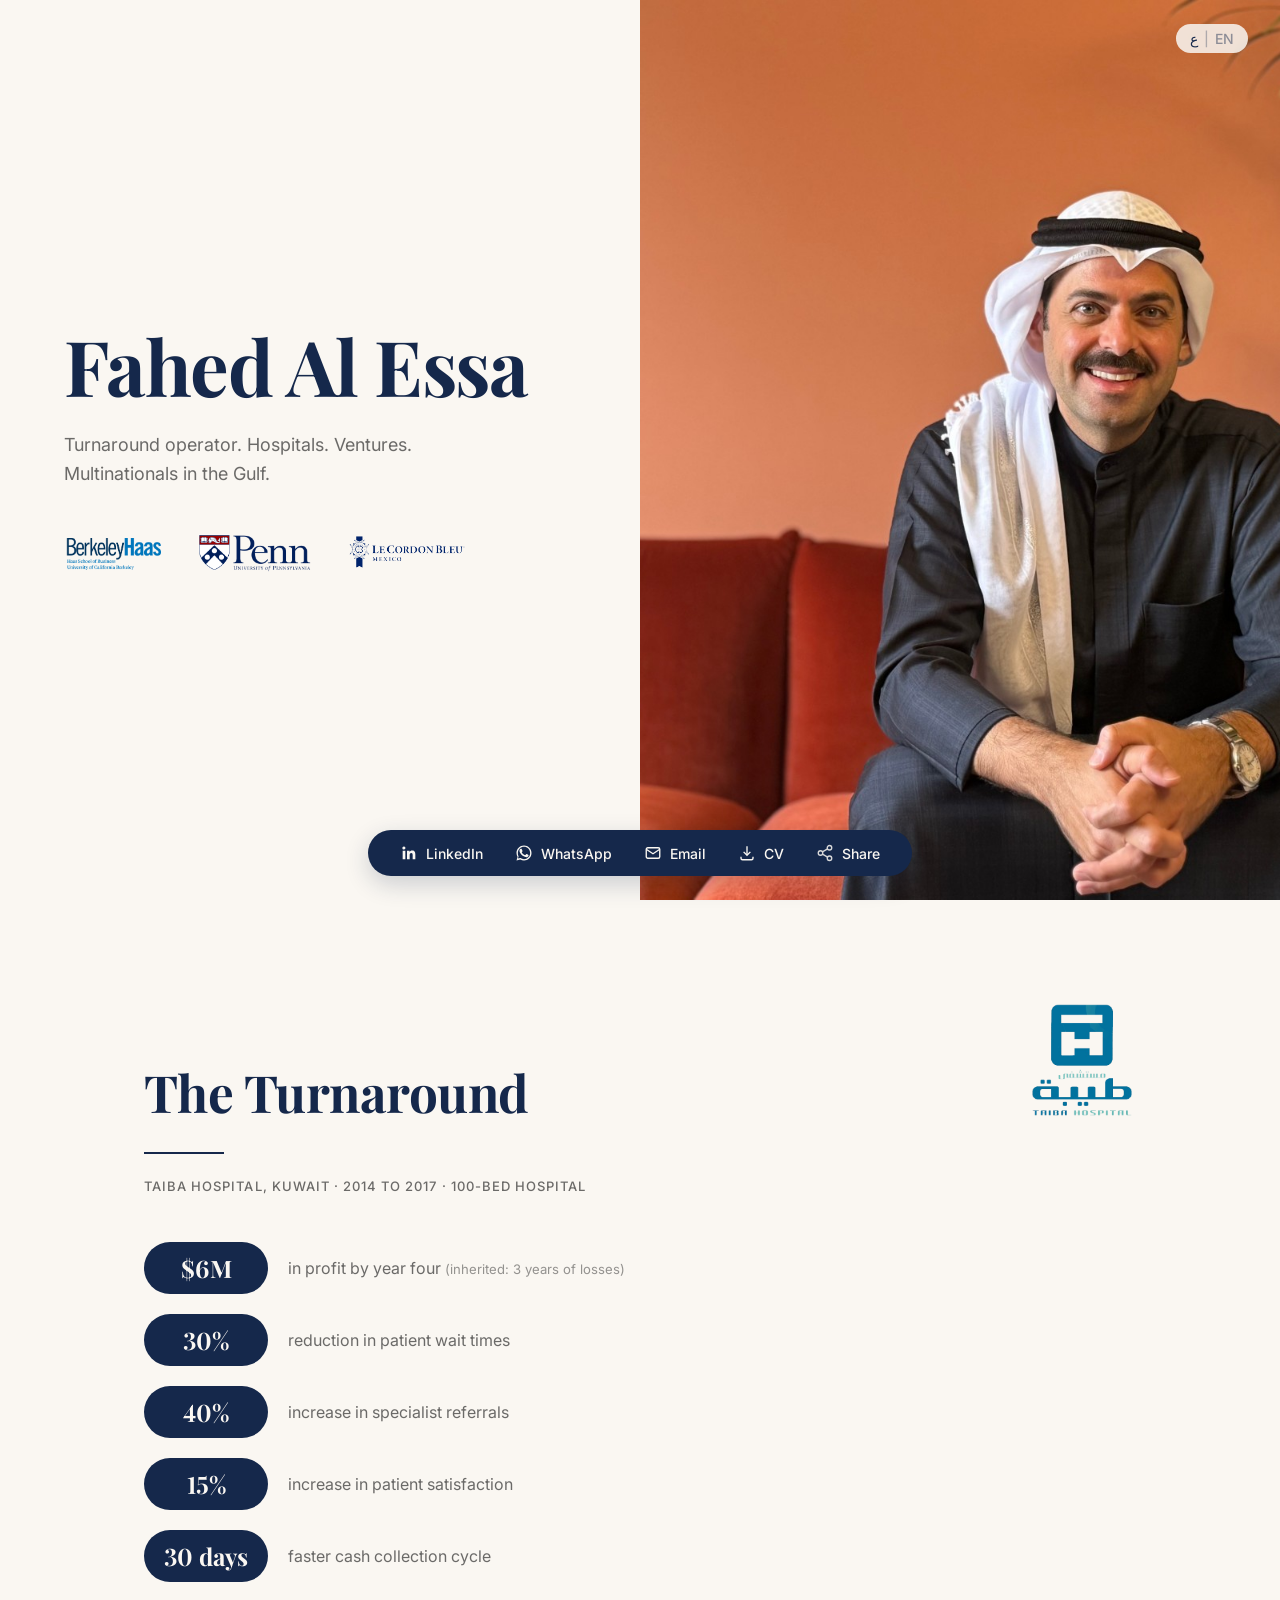
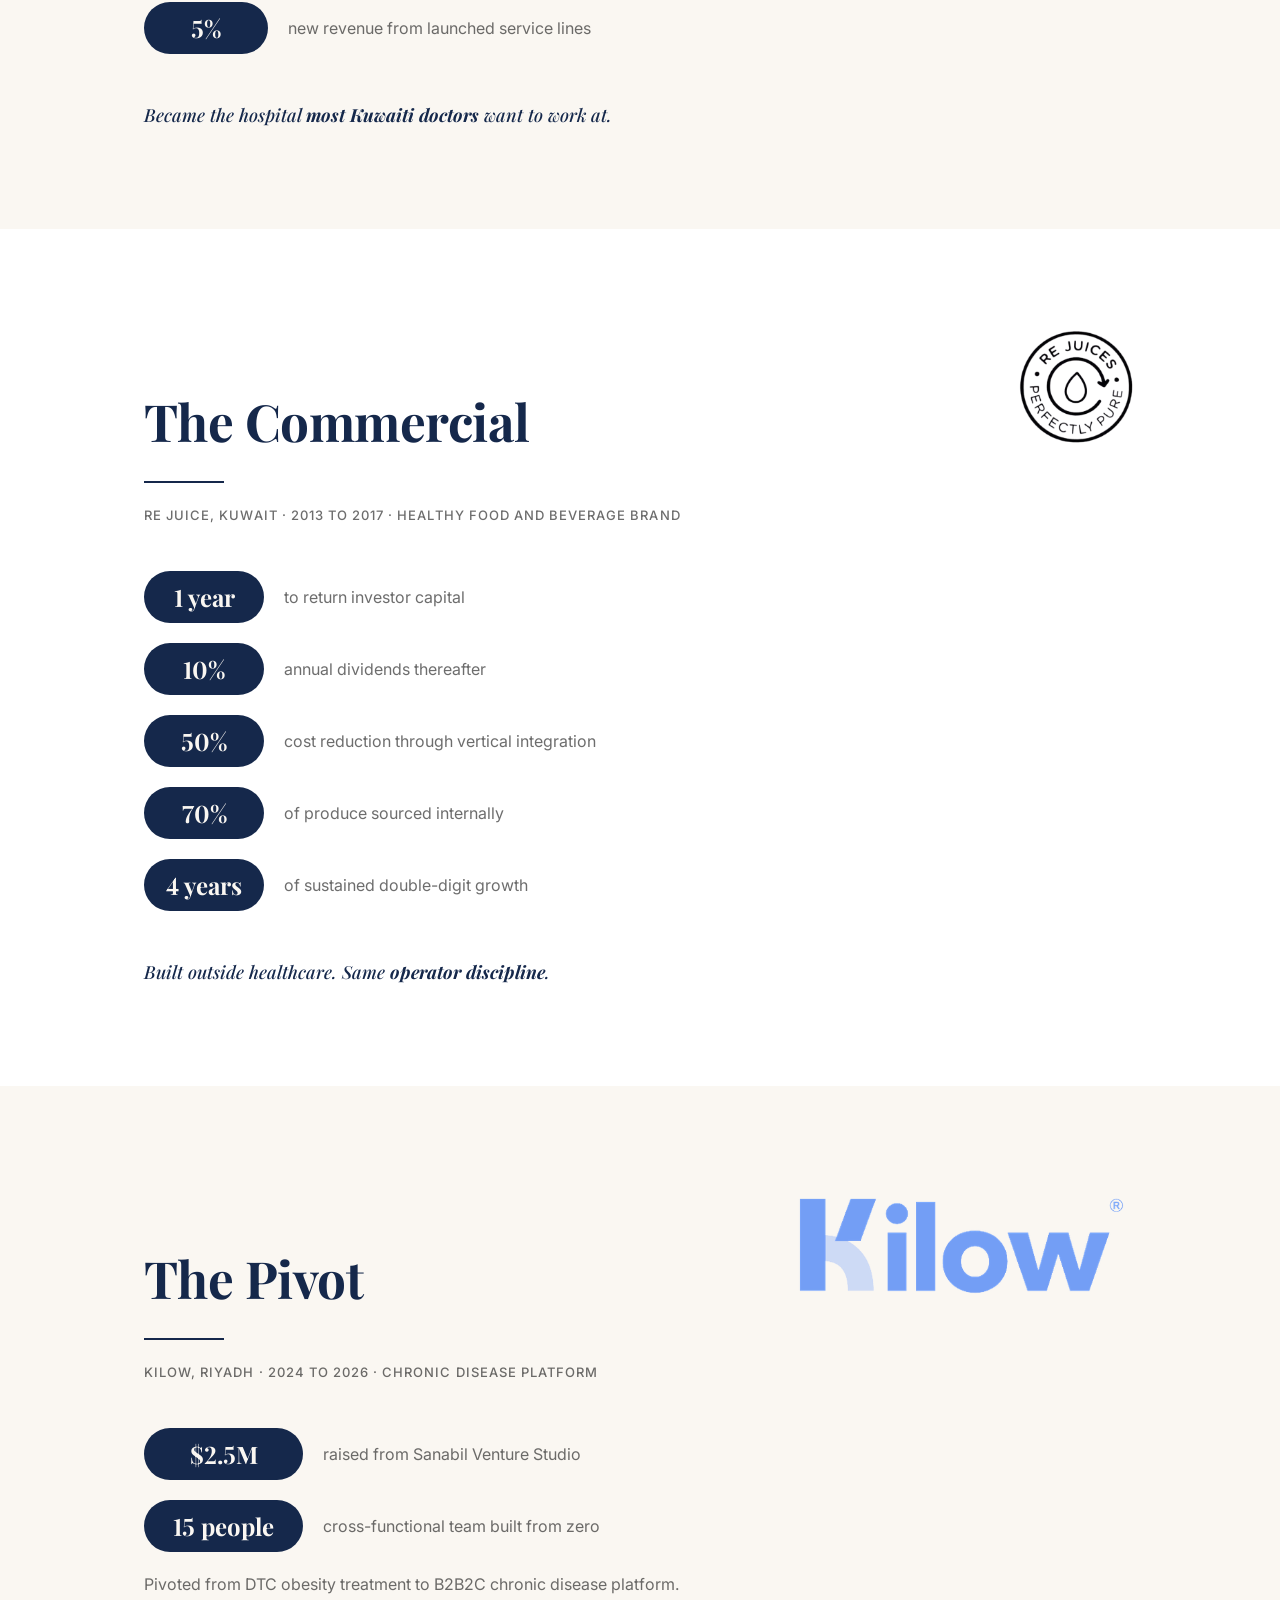
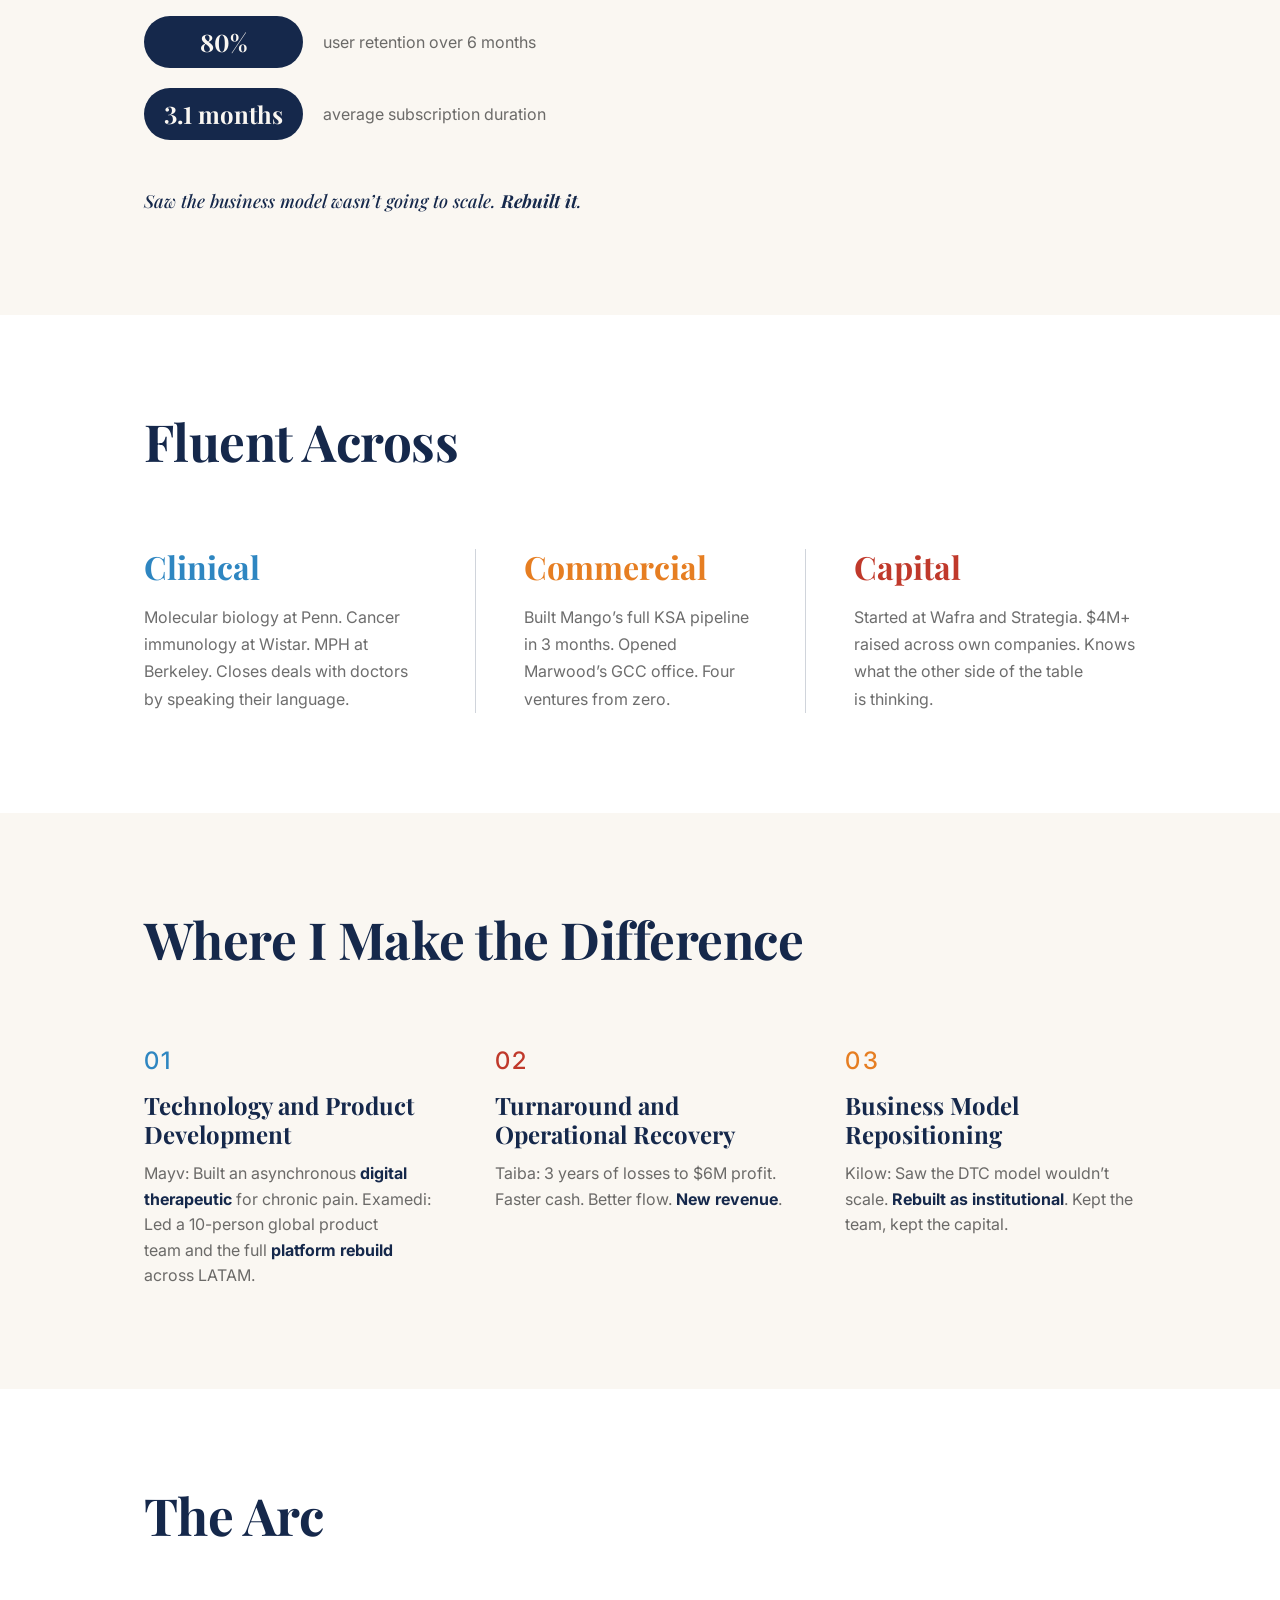
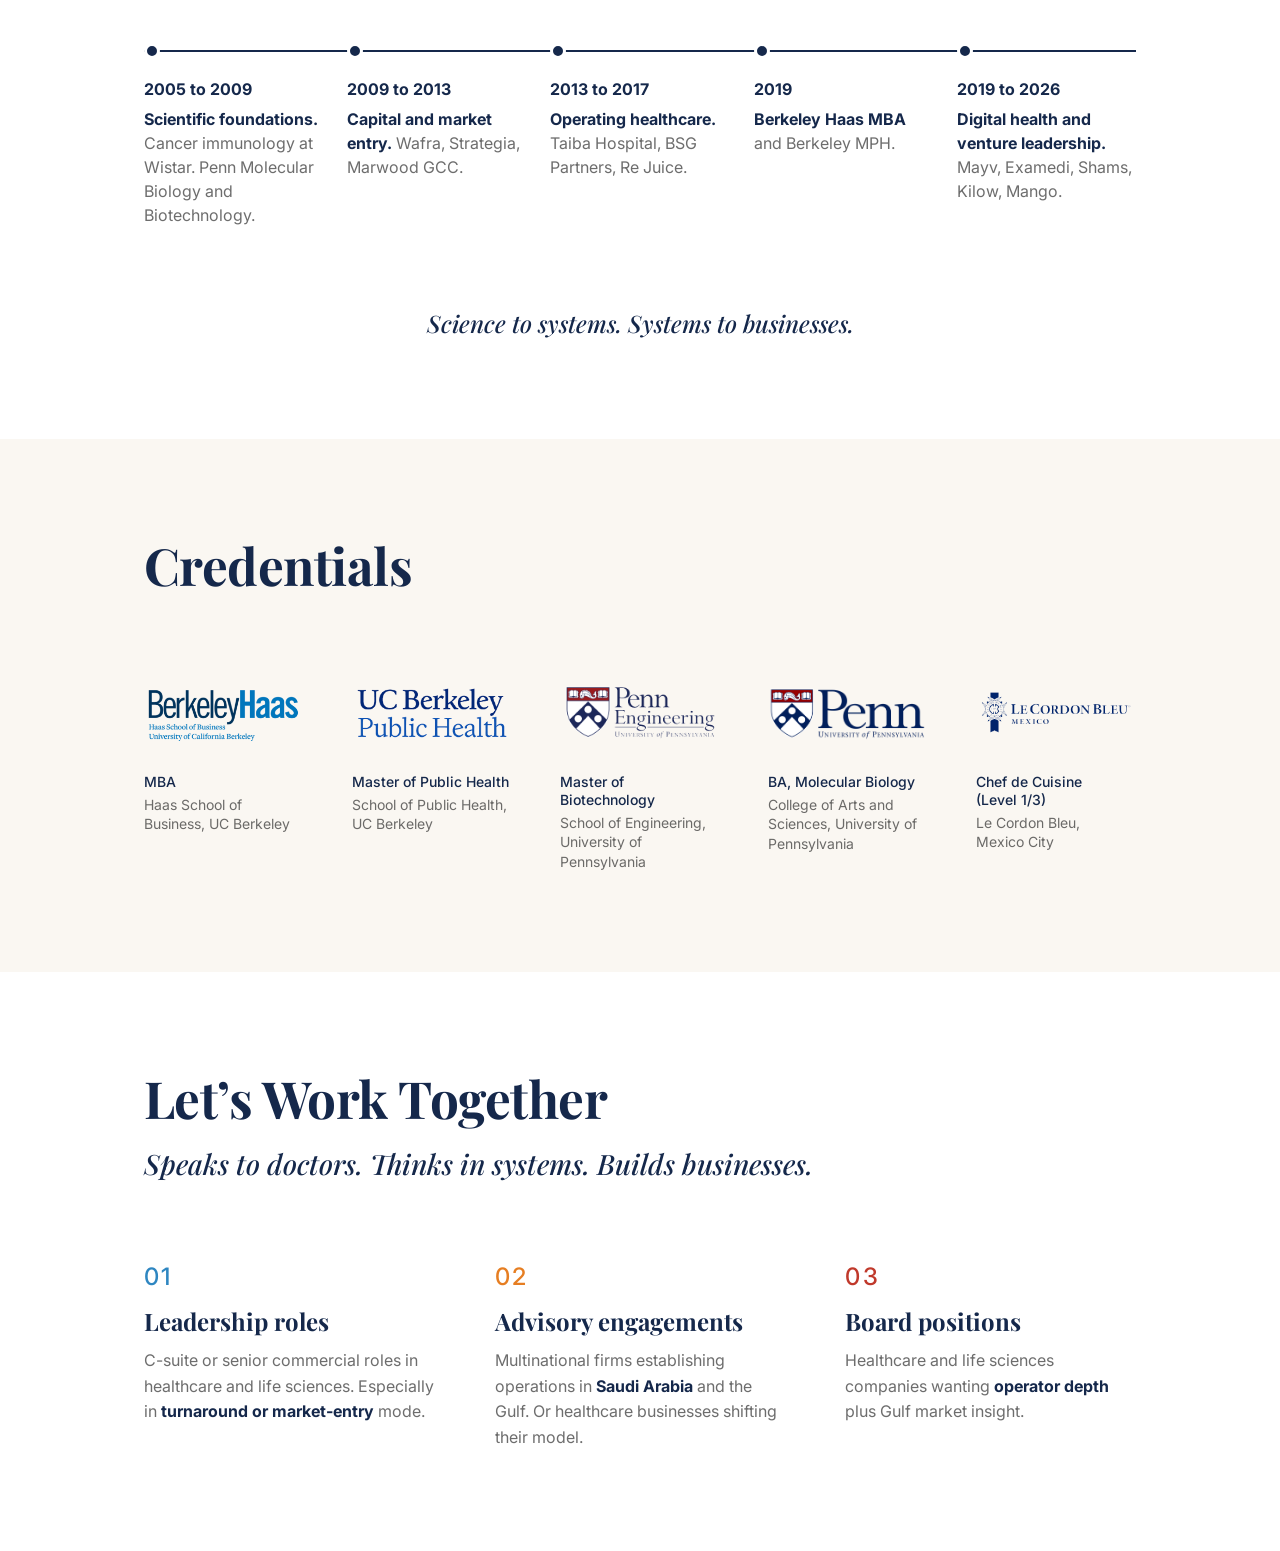
==== commit 9e090eba: "Add Arabic (RTL) version of the site at /ar New ar/index.html mirrors index.html's full structure (m" ====
--- a/index.html
+++ b/index.html
@@ -20,6 +20,8 @@
 <link href="https://fonts.googleapis.com/css2?family=Playfair+Display:ital,wght@0,500;0,600;0,700;1,500&family=Inter:wght@300;400;500;600;700&display=swap" rel="stylesheet" />
 <link rel="stylesheet" href="styles.css" />
 <link rel="stylesheet" href="desktop.css" />
+<link rel="alternate" hreflang="ar" href="https://fahedalessa.com/ar" />
+<link rel="alternate" hreflang="en" href="https://fahedalessa.com" />
 </head>
 <body>
 
@@ -27,6 +29,12 @@
   <div class="viewport" id="viewport">
 
    <div class="screens" id="screens">
+
+    <div class="lang-toggle">
+      <a href="/ar">ع</a>
+      <span class="lang-sep">|</span>
+      <span class="lang-current">EN</span>
+    </div>
 
     <div class="progress" id="progress" aria-hidden="true">
       <div class="segment"><span class="fill"></span></div>
@@ -303,6 +311,9 @@
       <a class="footer-link" href="assets/fahed-al-essa-cv.pdf" target="_blank" rel="noopener noreferrer">
         <span>CV</span>
       </a>
+      <button class="footer-link share-btn" type="button" id="share-btn-footer" aria-label="Share">
+        <svg width="19" height="19" viewBox="0 0 24 24" fill="none" stroke="currentColor" stroke-width="1.8"><circle cx="18" cy="5" r="3"/><circle cx="6" cy="12" r="3"/><circle cx="18" cy="19" r="3"/><line x1="8.59" y1="13.51" x2="15.42" y2="17.49"/><line x1="15.41" y1="6.51" x2="8.59" y2="10.49"/></svg>
+      </button>
     </footer>
 
   </div>
@@ -601,6 +612,12 @@
   </button>
 </div>
 
+<div class="lang-toggle-desktop">
+  <a href="/ar">ع</a>
+  <span class="lang-sep">|</span>
+  <span class="lang-current">EN</span>
+</div>
+
 <script src="app.js"></script>
 </body>
 </html>
--- a/styles.css
+++ b/styles.css
@@ -92,6 +92,11 @@
   color: var(--navy);
   text-decoration: none;
   opacity: 0.82;
+  background: none;
+  border: none;
+  padding: 0;
+  font-family: inherit;
+  cursor: pointer;
 }
 
 .footer-link span {
@@ -119,6 +124,48 @@
   gap: 6px;
   box-sizing: border-box;
   padding: max(14px, env(safe-area-inset-top)) 16px 0;
+}
+
+/* ---------- Language toggle ("ع | EN"), mobile instance: pinned at the
+   same vertical level as the progress bar, top-right of every frame.
+   Shown only on mobile/tablet since it lives inside .stage, which is
+   itself hidden at the desktop breakpoint (see desktop.css for the
+   desktop instance, a separate fixed element). ---------- */
+.lang-toggle {
+  position: absolute;
+  top: max(12px, env(safe-area-inset-top));
+  right: 16px;
+  z-index: 20;
+  display: flex;
+  align-items: center;
+  gap: 6px;
+  font-family: var(--sans);
+  font-size: 0.875rem;
+  font-weight: 500;
+  background: rgba(250, 247, 242, 0.85);
+  padding: 4px 10px;
+  border-radius: 999px;
+  backdrop-filter: blur(3px);
+  -webkit-backdrop-filter: blur(3px);
+}
+
+.lang-toggle a {
+  color: var(--navy);
+  text-decoration: none;
+}
+
+.lang-toggle a:hover {
+  text-decoration: underline;
+}
+
+.lang-toggle .lang-current {
+  color: var(--navy);
+  opacity: 0.45;
+}
+
+.lang-toggle .lang-sep {
+  color: var(--navy);
+  opacity: 0.3;
 }
 
 .segment {
--- a/desktop.css
+++ b/desktop.css
@@ -13,6 +13,10 @@
   display: none;
 }
 
+.lang-toggle-desktop {
+  display: none;
+}
+
 @media (min-width: 1024px) {
   .stage {
     display: none;
@@ -21,6 +25,47 @@
   .desktop {
     display: block;
     background: var(--cream);
+  }
+
+  /* Desktop instance of the language toggle: fixed to the page (not
+     scoped to a frame, since desktop is one long scroll), top-right,
+     above the progress bar's z-index (which doesn't even render on
+     desktop, but matching the stated requirement regardless). */
+  .lang-toggle-desktop {
+    display: flex;
+    align-items: center;
+    gap: 6px;
+    position: fixed;
+    top: 24px;
+    right: 32px;
+    z-index: 100;
+    font-family: var(--sans);
+    font-size: 14px;
+    font-weight: 500;
+    background: rgba(250, 247, 242, 0.85);
+    padding: 6px 14px;
+    border-radius: 999px;
+    backdrop-filter: blur(3px);
+    -webkit-backdrop-filter: blur(3px);
+  }
+
+  .lang-toggle-desktop a {
+    color: var(--navy);
+    text-decoration: none;
+  }
+
+  .lang-toggle-desktop a:hover {
+    text-decoration: underline;
+  }
+
+  .lang-toggle-desktop .lang-current {
+    color: var(--navy);
+    opacity: 0.45;
+  }
+
+  .lang-toggle-desktop .lang-sep {
+    color: var(--navy);
+    opacity: 0.3;
   }
 
   .desktop p,
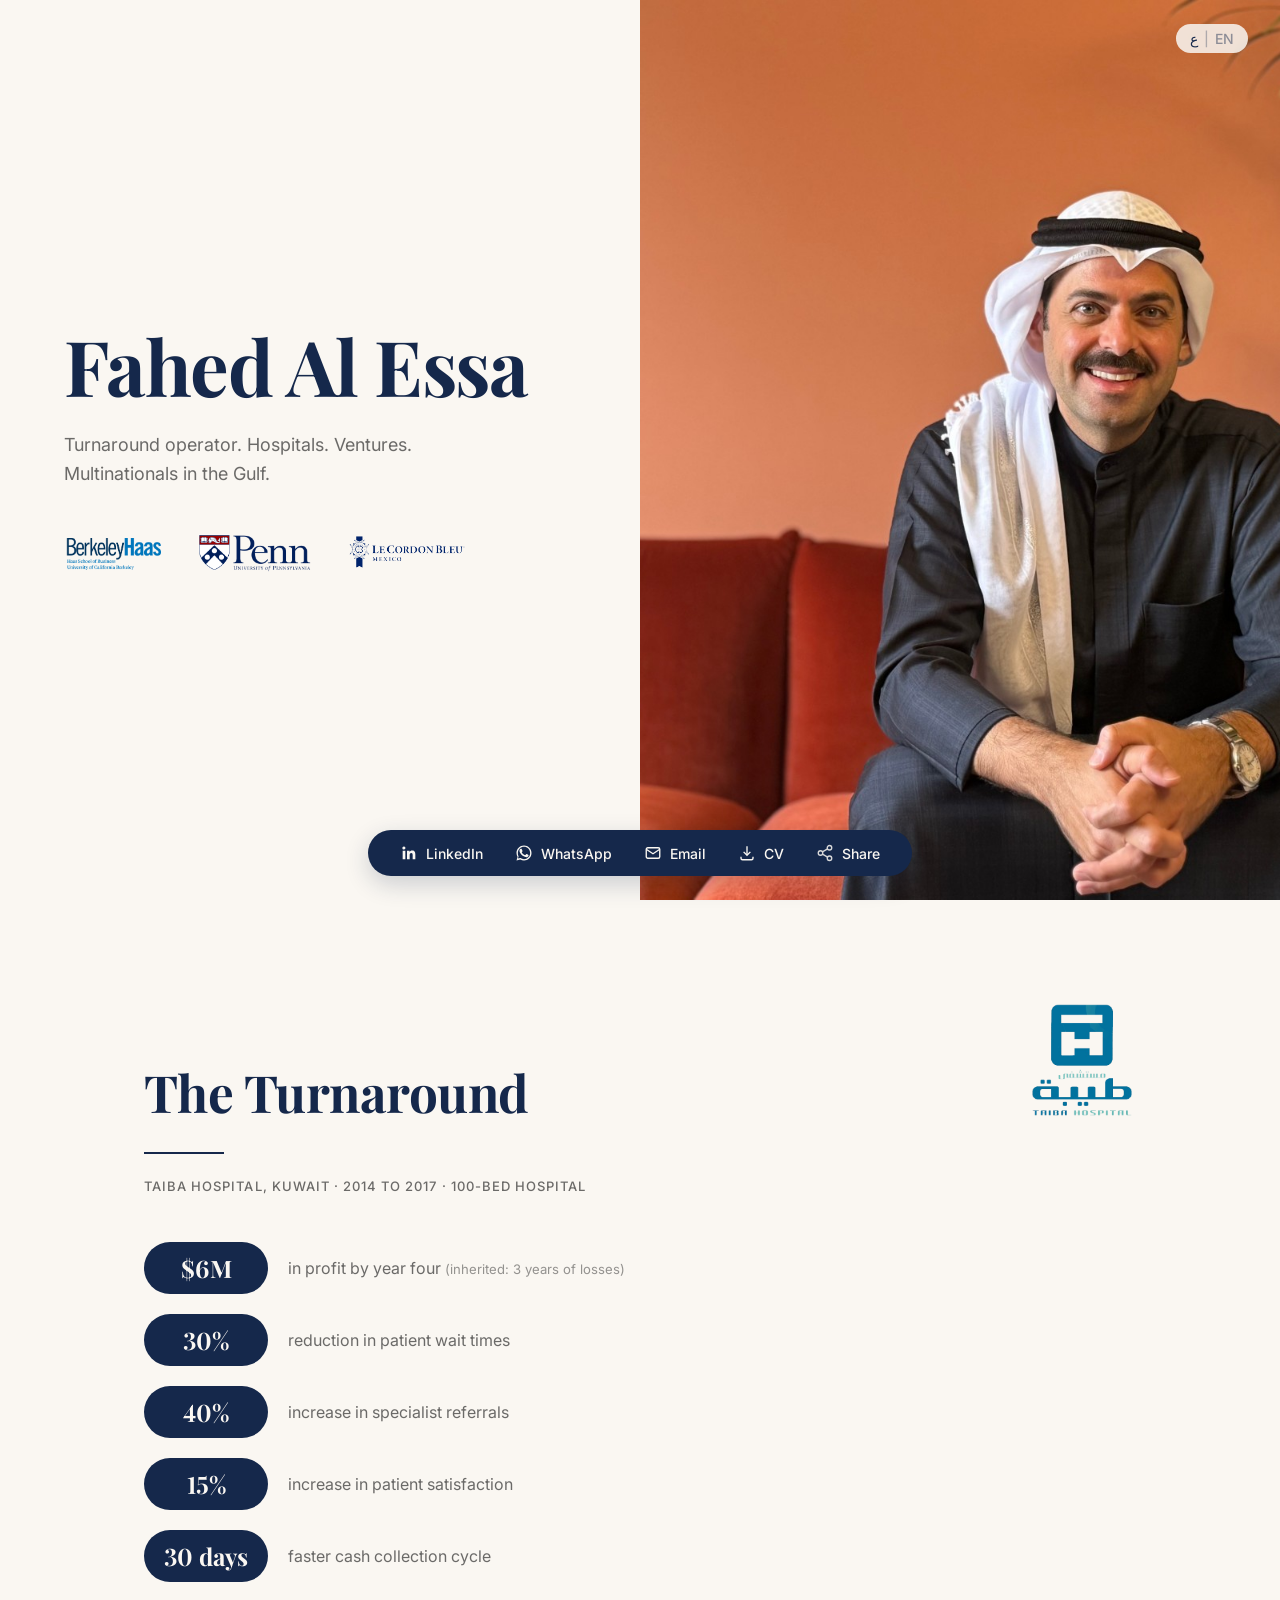
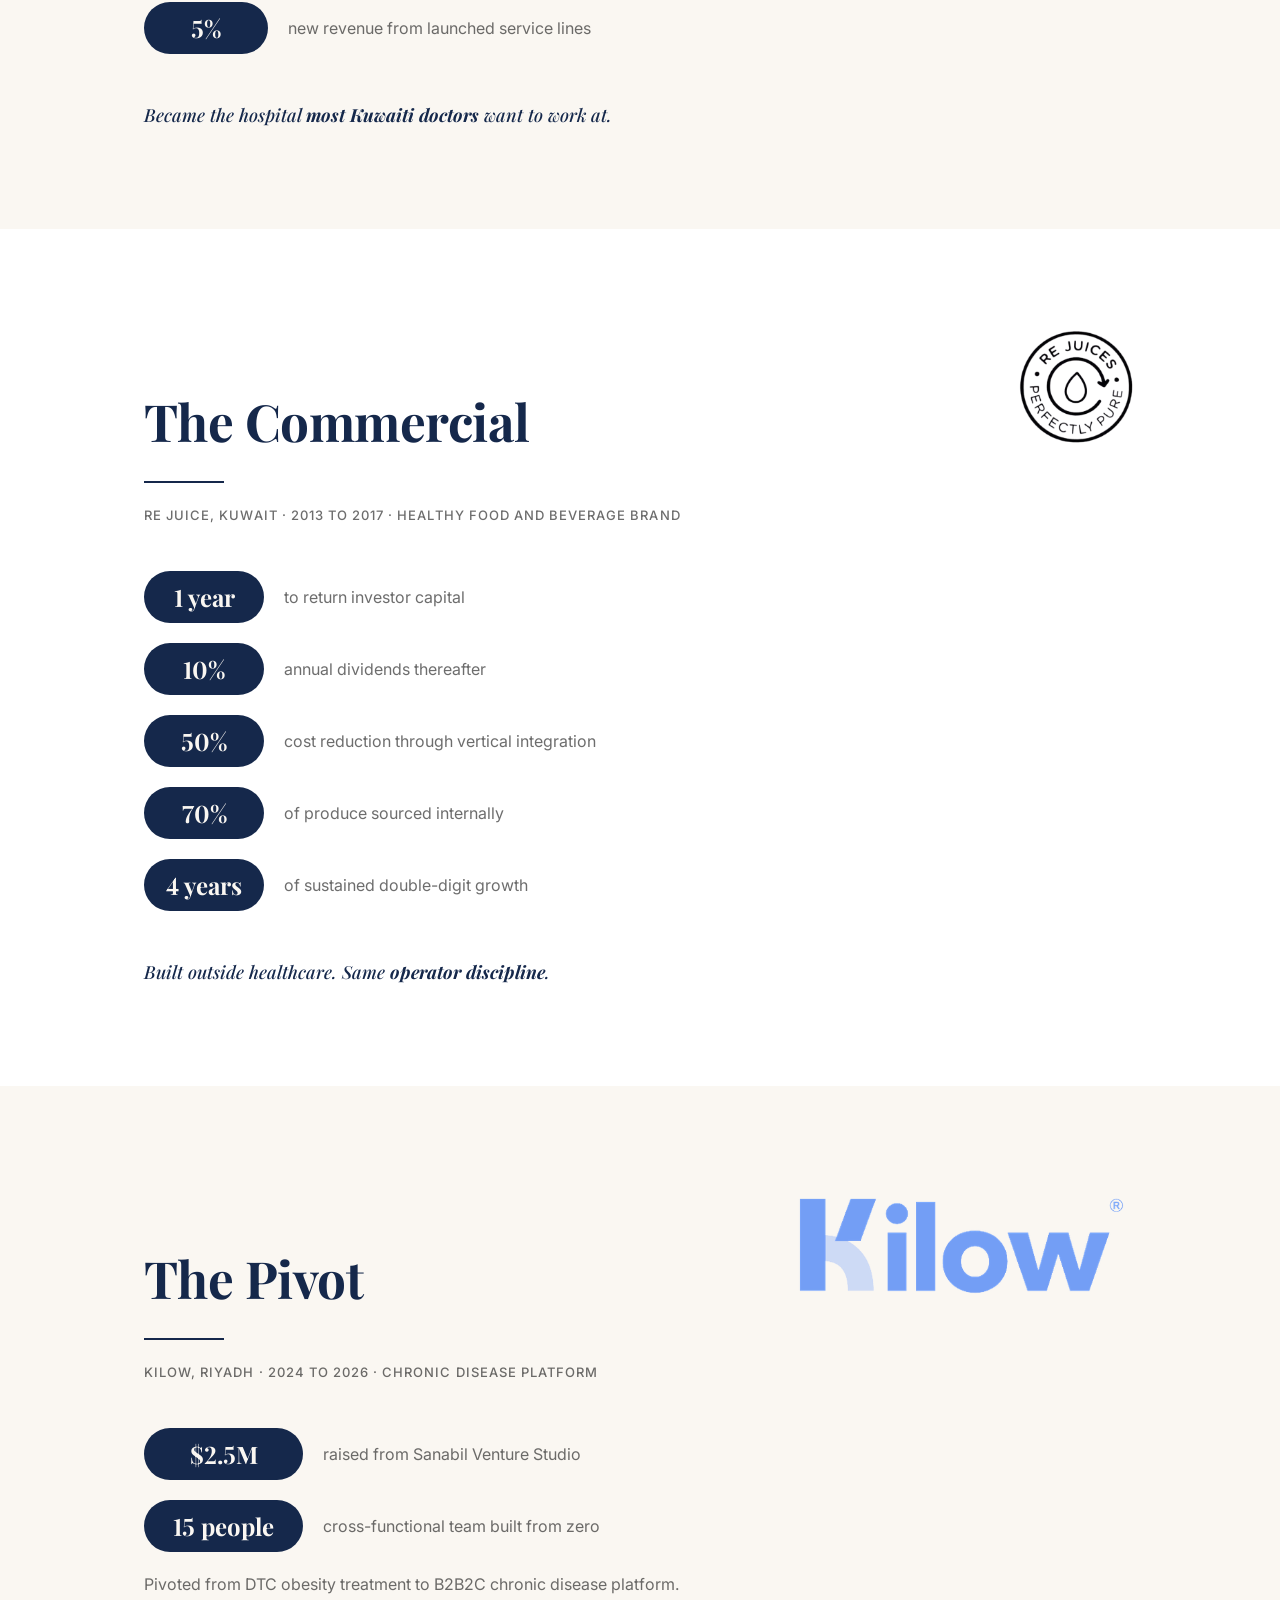
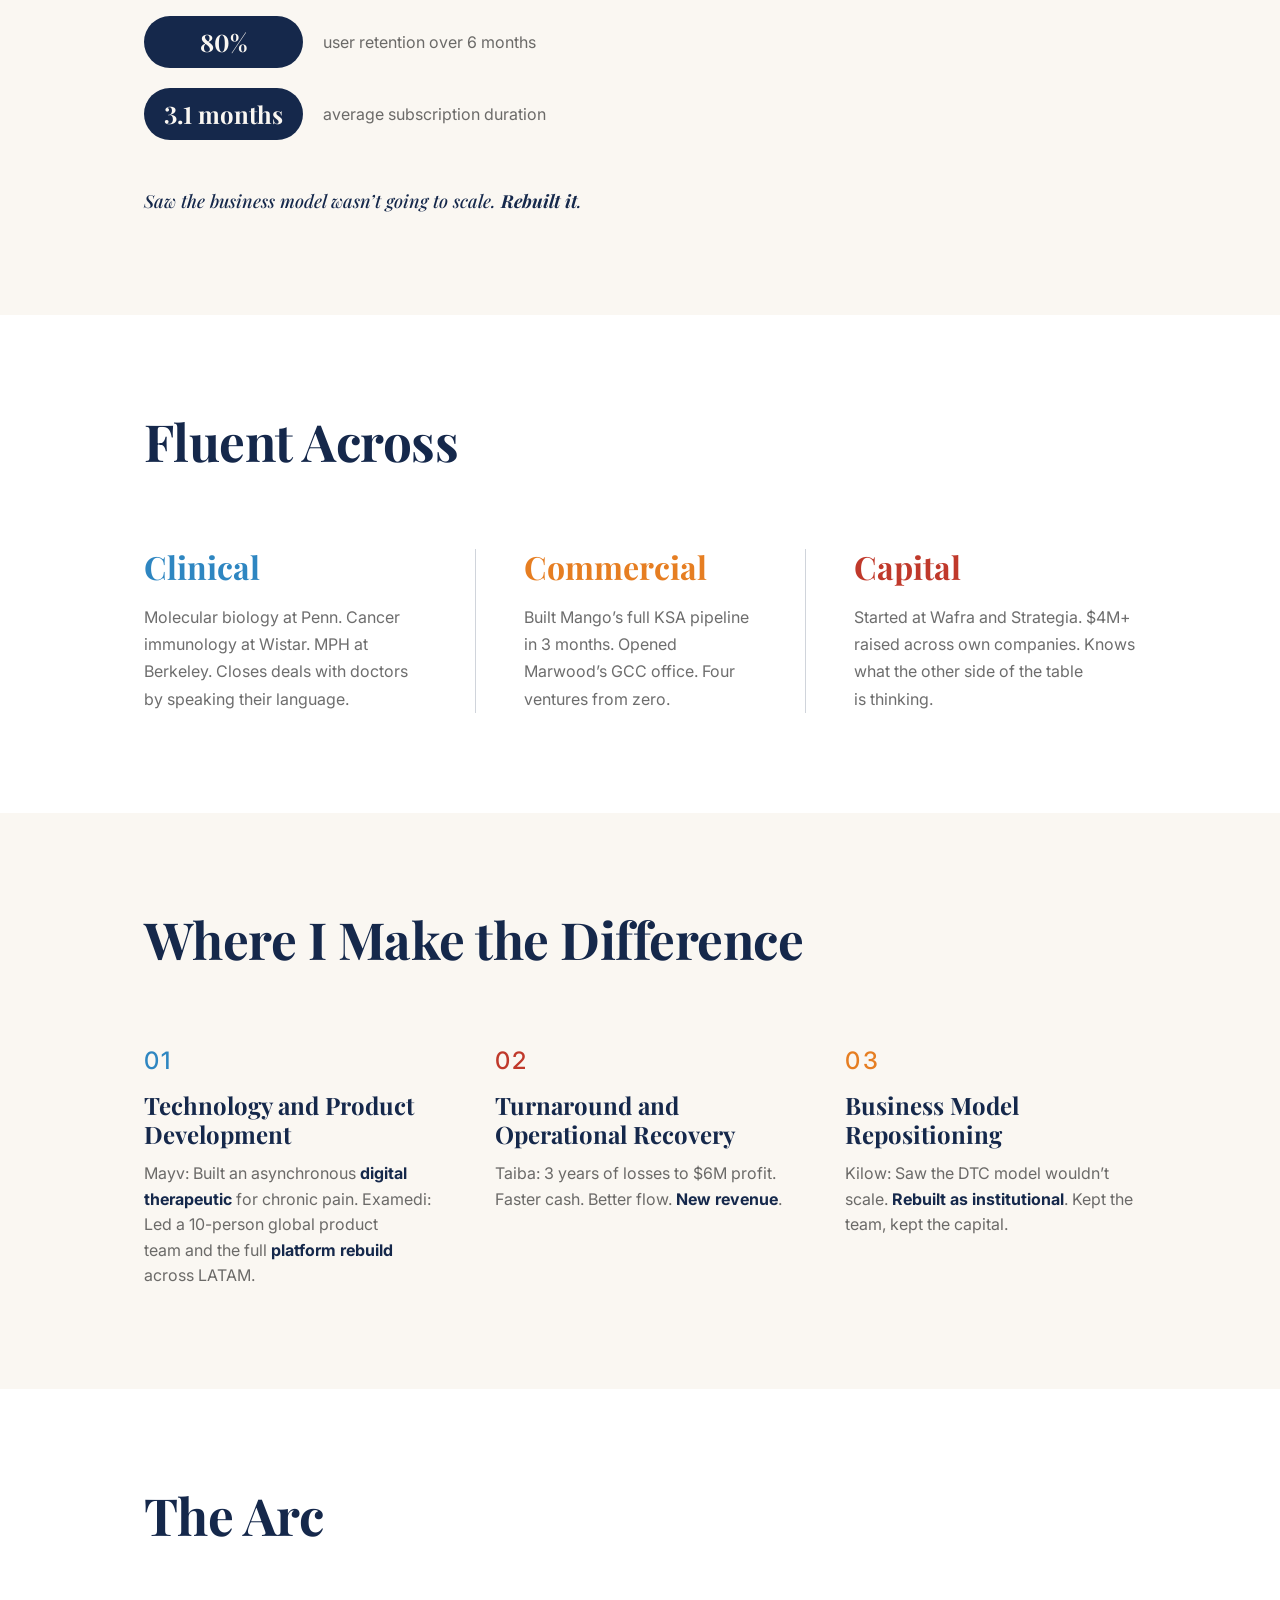
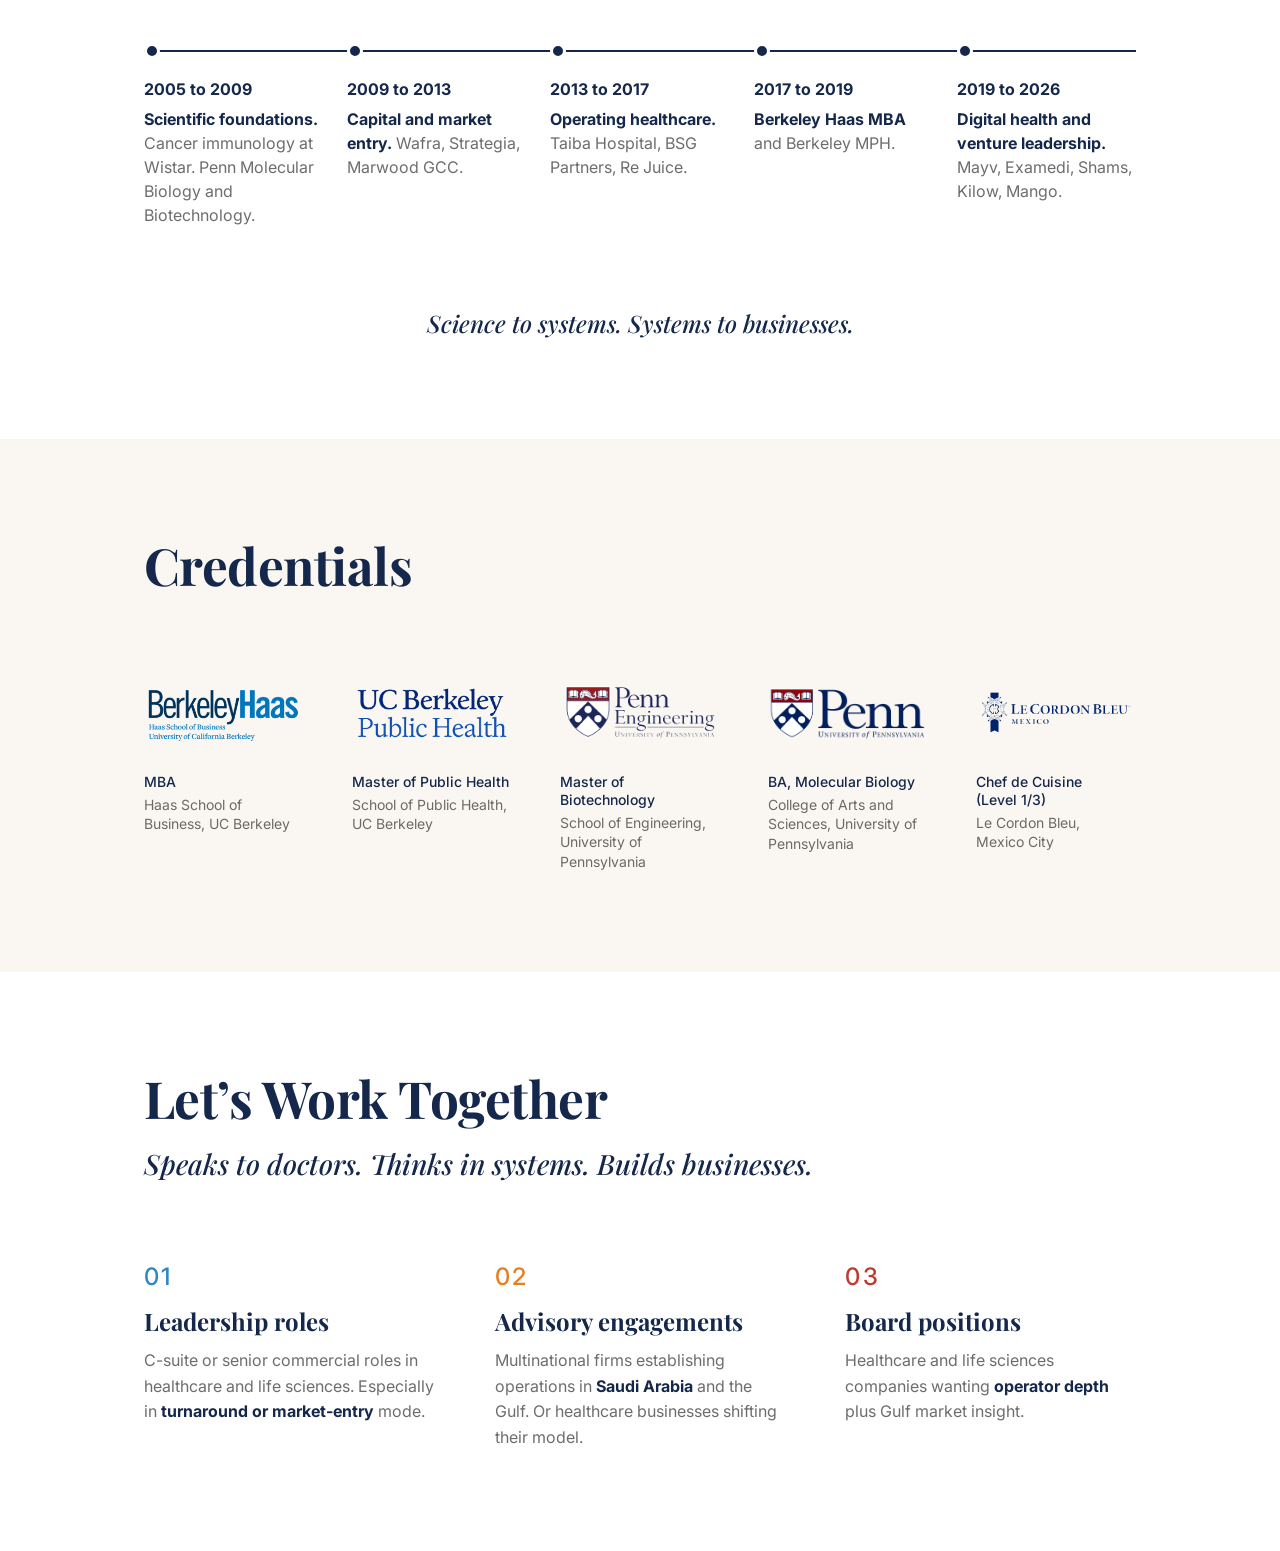
==== commit 05db159d: "Precise Frame 5 pillar spacing, fix Frame 7's MBA/MPH years to 2017-2019 Frame 5 (Fluent Across, mob" ====
--- a/index.html
+++ b/index.html
@@ -4,7 +4,7 @@
 <meta charset="UTF-8" />
 <meta name="viewport" content="width=device-width, initial-scale=1, viewport-fit=cover, maximum-scale=1, user-scalable=no" />
 <title>Fahed Al Essa</title>
-<meta name="description" content="Fahed Al Essa — Turnaround operator. Hospitals. Ventures. Multinationals in the Gulf." />
+<meta name="description" content="Fahed Al Essa: Turnaround operator. Hospitals. Ventures. Multinationals in the Gulf." />
 <meta name="theme-color" content="#FAF7F2" />
 <meta property="og:title" content="Fahed Al Essa" />
 <meta property="og:description" content="Turnaround operator. Hospitals. Ventures. Multinationals in the Gulf." />
@@ -183,7 +183,7 @@
             <span class="arc-text"><strong>Operating healthcare.</strong> Taiba Hospital, BSG Partners, Re Juice.</span>
           </li>
           <li class="arc-item">
-            <span class="arc-years">2019</span>
+            <span class="arc-years">2017 to 2019</span>
             <span class="arc-text"><strong>Berkeley Haas MBA</strong> and Berkeley MPH.</span>
           </li>
           <li class="arc-item">
@@ -512,7 +512,7 @@
           </div>
           <div class="d-arc-item">
             <span class="d-arc-dot"></span>
-            <div class="d-arc-years">2019</div>
+            <div class="d-arc-years">2017 to 2019</div>
             <div class="d-arc-desc"><strong>Berkeley Haas MBA</strong> and Berkeley MPH.</div>
           </div>
           <div class="d-arc-item">
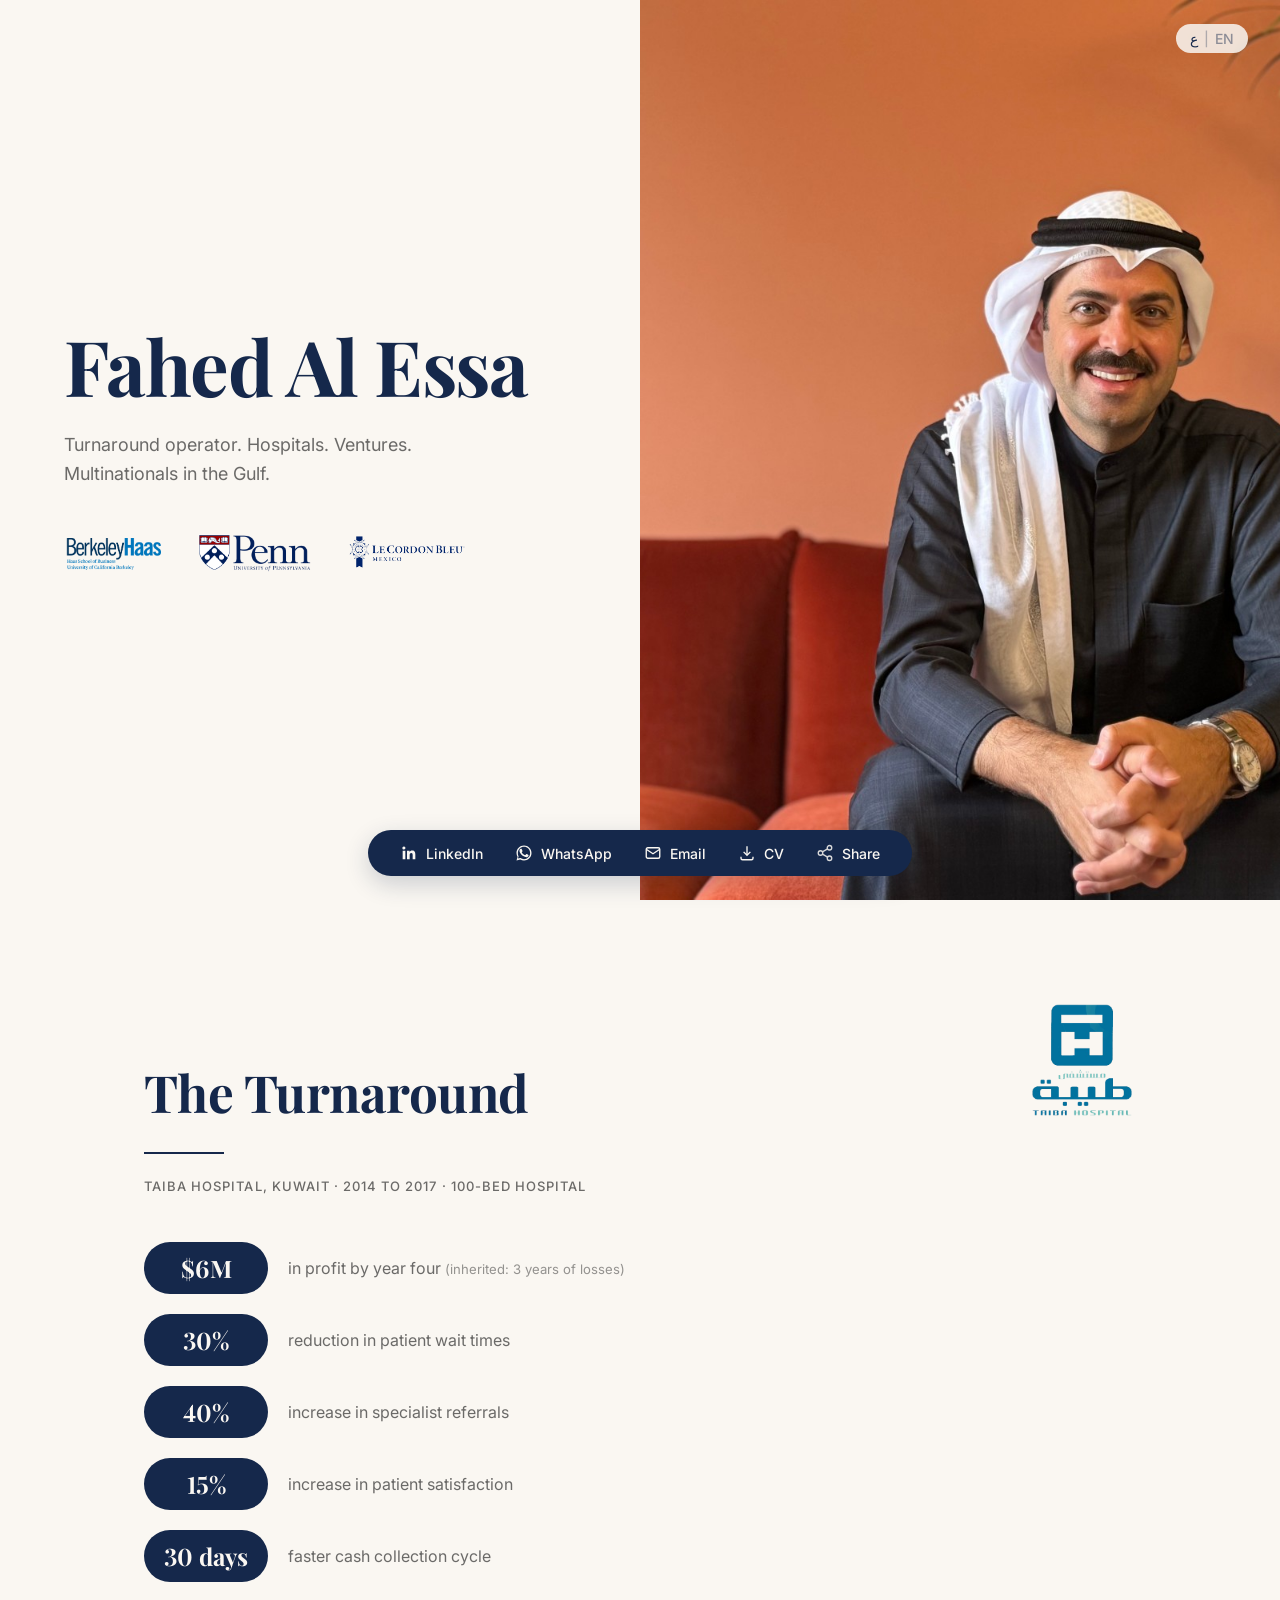
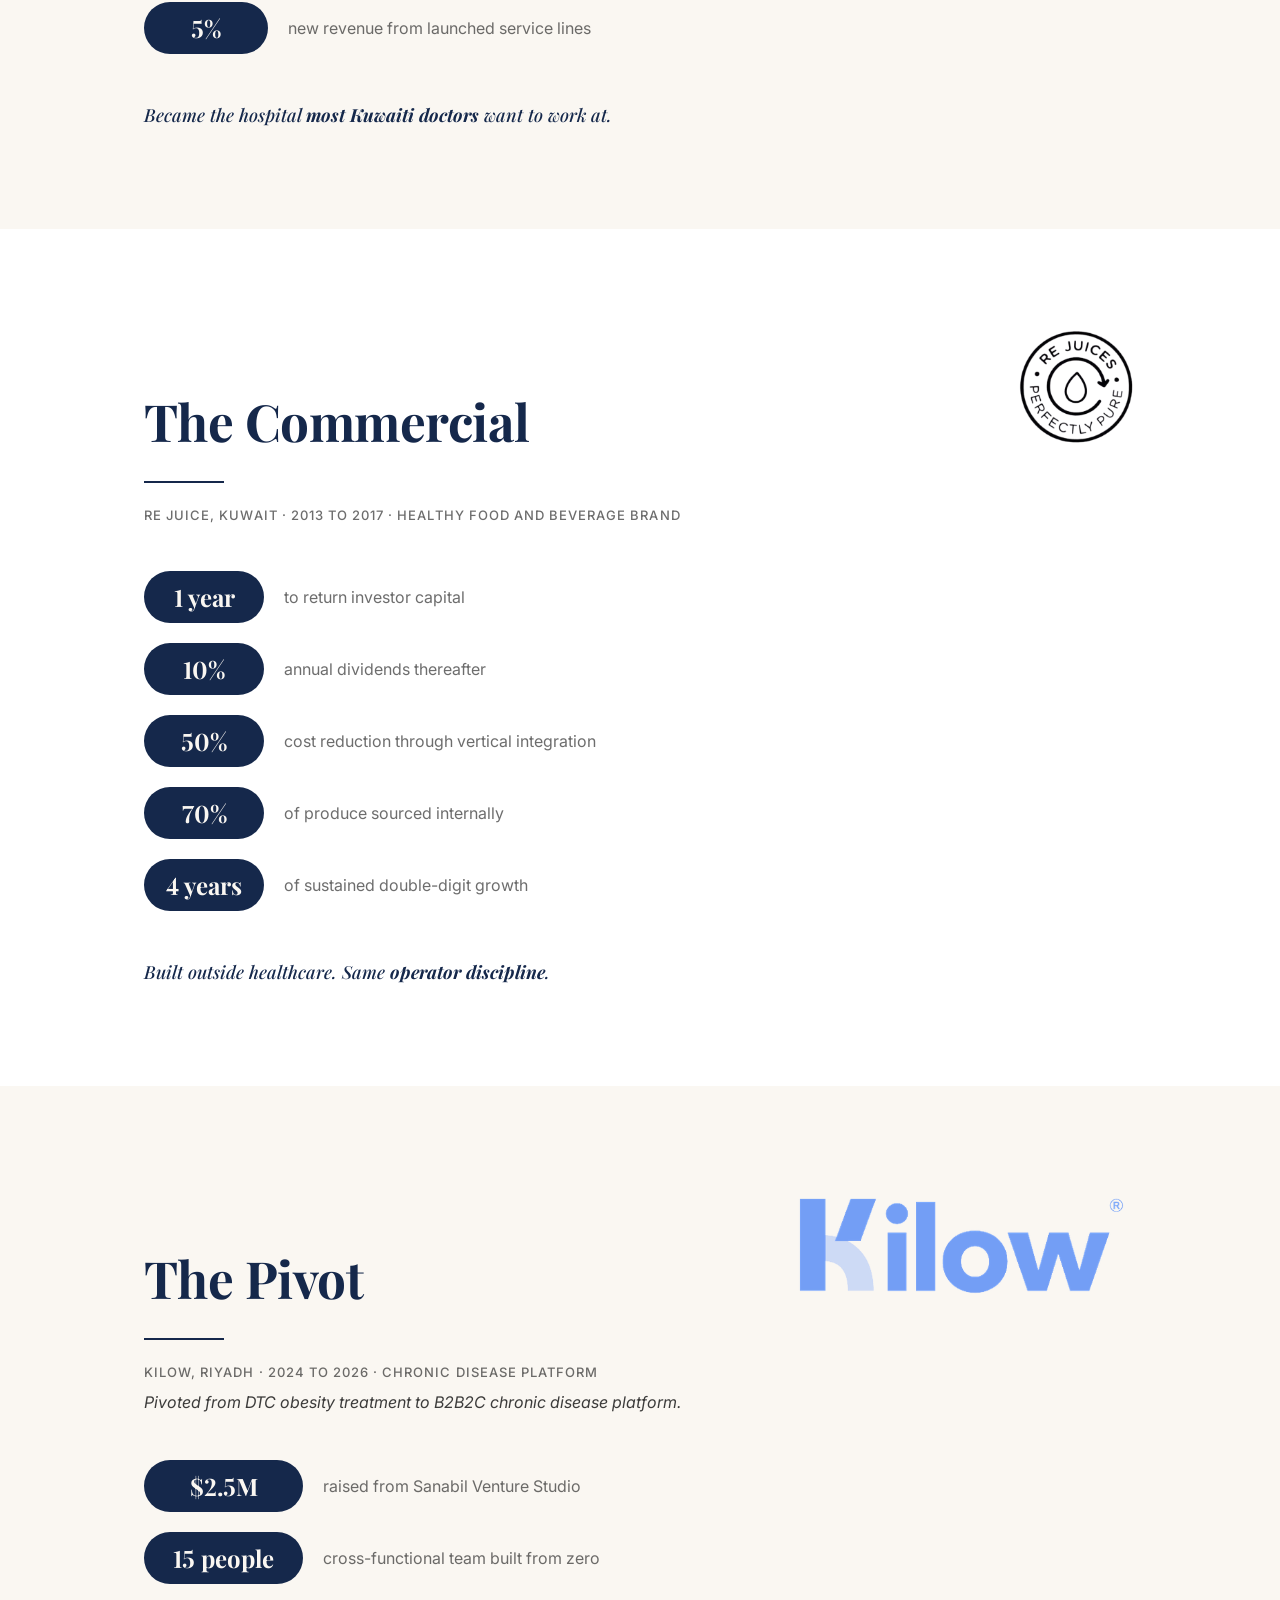
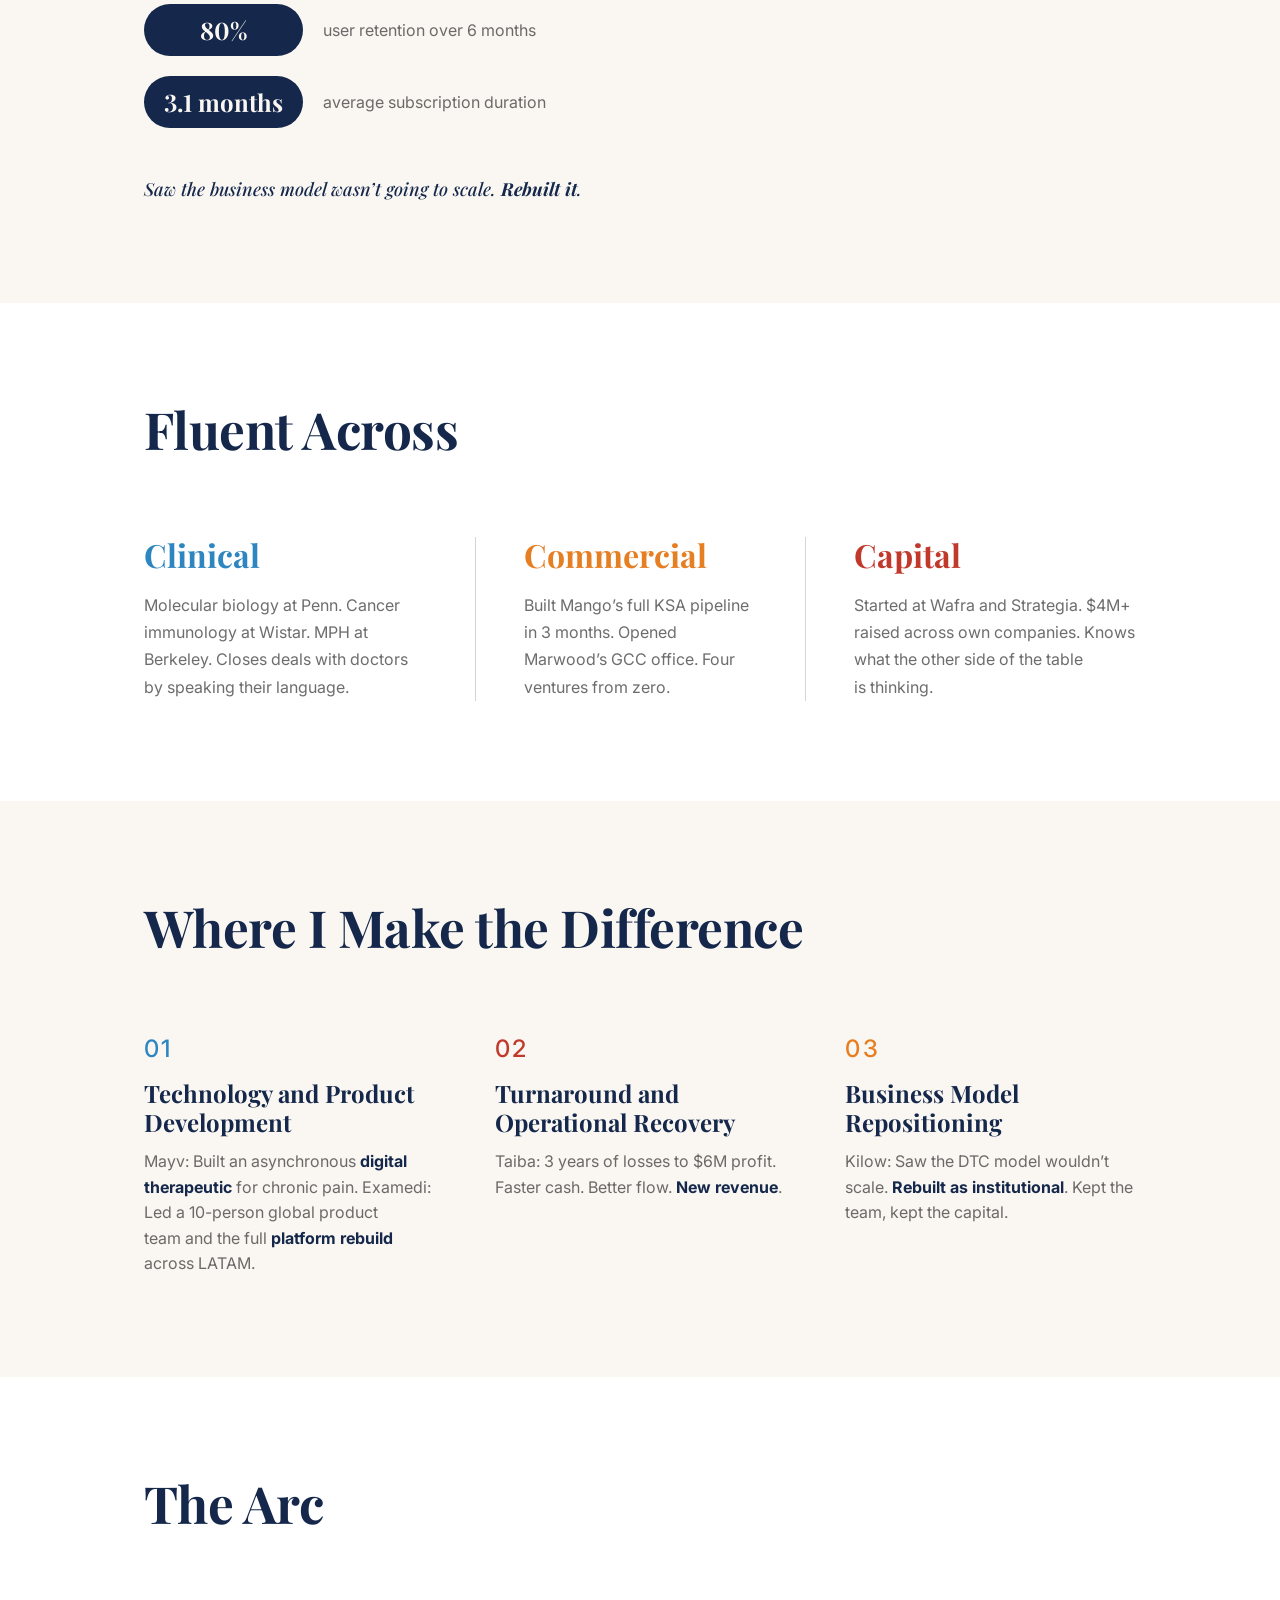
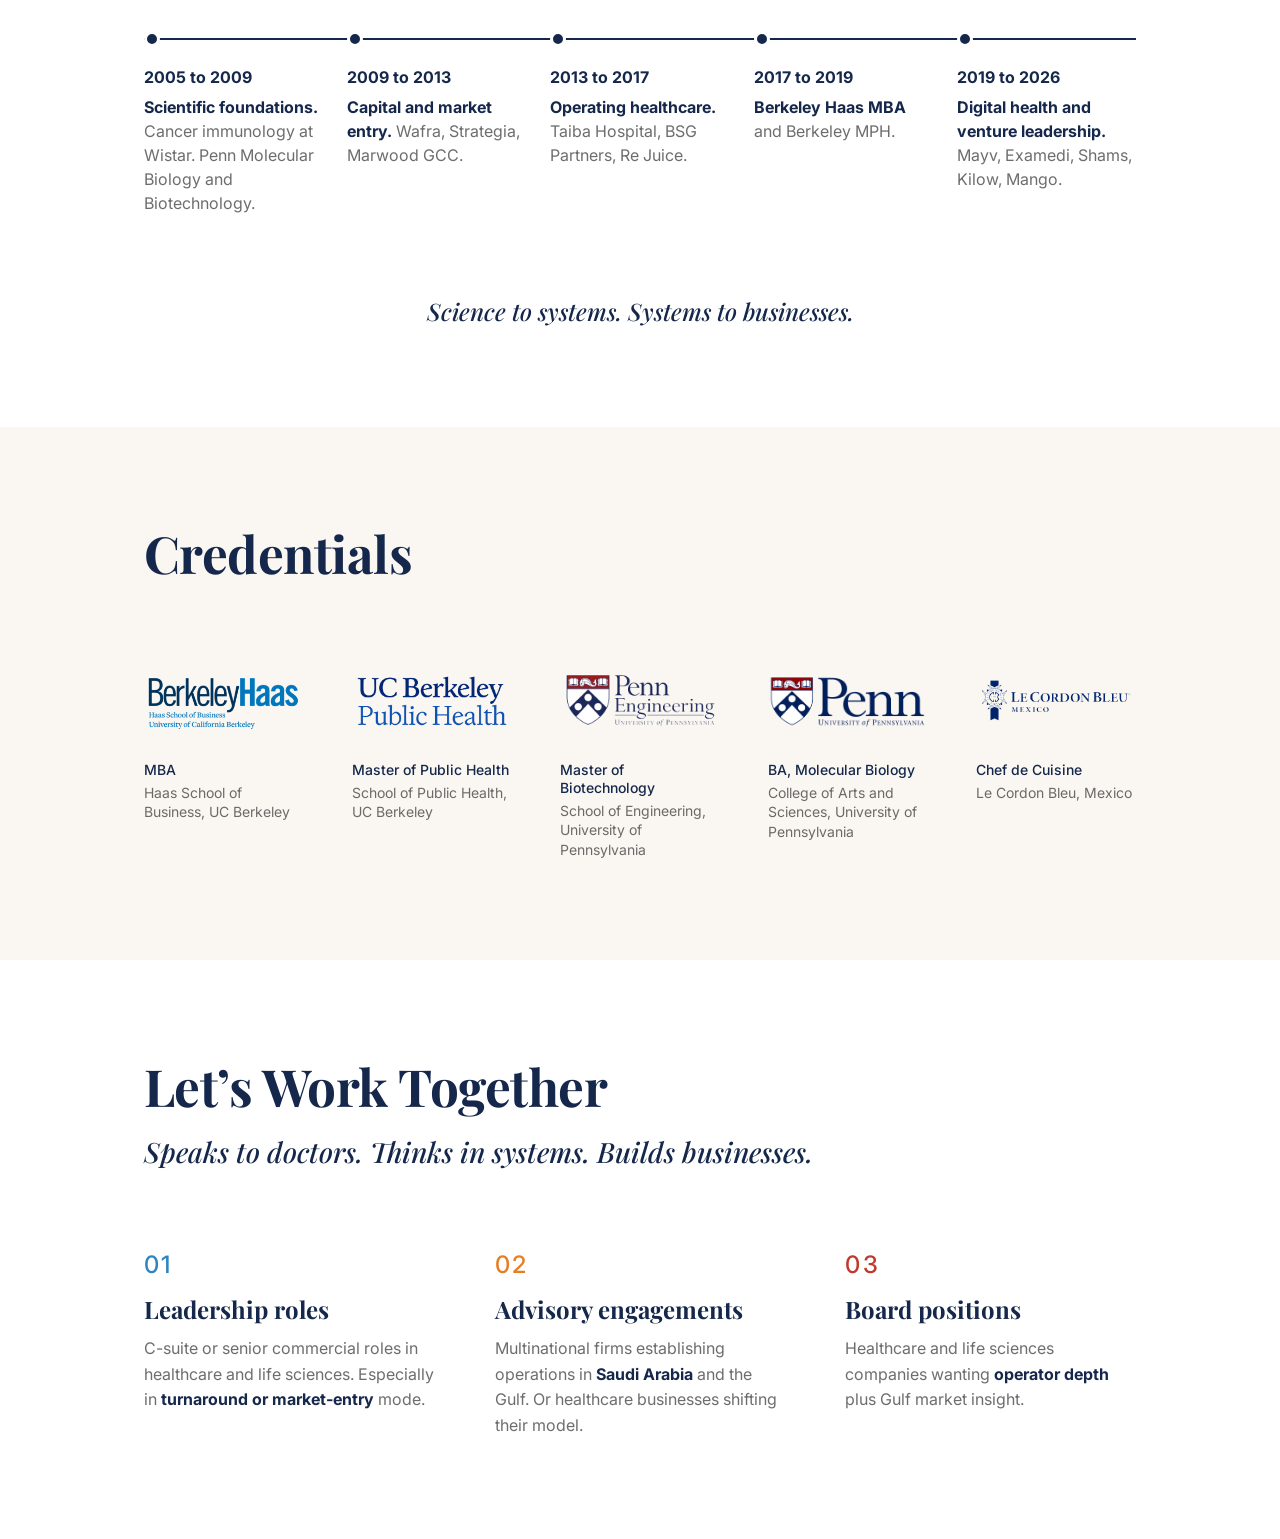
==== commit d8a22638: "Move Frame 4 context line above pills, drop Cordon Bleu's Level/Mexico City Frame 4 (Kilow): the DTC" ====
--- a/index.html
+++ b/index.html
@@ -113,10 +113,11 @@
           <img class="chapter-logo" src="assets/kilow-logo.png" alt="Kilow" />
         </div>
         <p class="chapter-subtitle">Kilow, Riyadh. 2024 to 2026.</p>
+        <p class="chapter-descriptor">Chronic disease platform</p>
+        <p class="context-line">Pivoted from DTC obesity treatment to B2B2C chronic disease platform.</p>
         <ul class="outcome-list">
           <li><span class="outcome-value">$2.5M</span> raised from Sanabil Venture Studio</li>
           <li><span class="outcome-value">15-person</span> cross-functional team built from zero</li>
-          <li>Pivoted from DTC obesity treatment to B2B2C chronic disease platform</li>
           <li><span class="outcome-value">80%</span> user retention over 6 months</li>
           <li><span class="outcome-value">3.1 month</span> average subscription duration</li>
         </ul>
@@ -231,7 +232,7 @@
             <span class="cred-logo"><img src="assets/cordon-bleu-logo.png" alt="Le Cordon Bleu Mexico" /></span>
             <span class="cred-text">
               <span class="cred-degree">Chef de Cuisine</span>
-              <span class="cred-program">Le Cordon Bleu, Mexico City</span>
+              <span class="cred-program">Le Cordon Bleu, Mexico</span>
             </span>
           </li>
         </ul>
@@ -420,6 +421,7 @@
       </div>
       <div class="d-rule"></div>
       <p class="d-meta">Kilow, Riyadh &middot; 2024 to 2026 &middot; Chronic disease platform</p>
+      <p class="context-line">Pivoted from DTC obesity treatment to B2B2C chronic disease platform.</p>
       <div class="d-numbers">
         <div class="d-pill-row">
           <span class="d-pill">$2.5M</span>
@@ -429,7 +431,6 @@
           <span class="d-pill">15 people</span>
           <span class="d-number-text">cross-functional team built from zero</span>
         </div>
-        <div class="d-plain-row">Pivoted from DTC obesity treatment to B2B2C chronic disease platform.</div>
         <div class="d-pill-row">
           <span class="d-pill">80%</span>
           <span class="d-number-text">user retention over 6 months</span>
@@ -553,8 +554,8 @@
         </div>
         <div class="d-cred-col">
           <div class="d-cred-logo-wrap"><img src="assets/cordon-bleu-logo.png" alt="Le Cordon Bleu Mexico" /></div>
-          <p class="d-cred-degree">Chef de Cuisine (Level 1/3)</p>
-          <p class="d-cred-program">Le Cordon Bleu, Mexico City</p>
+          <p class="d-cred-degree">Chef de Cuisine</p>
+          <p class="d-cred-program">Le Cordon Bleu, Mexico</p>
         </div>
       </div>
     </div>
--- a/styles.css
+++ b/styles.css
@@ -413,6 +413,24 @@
 }
 
 .chapter-closing strong {
+  font-weight: 700;
+}
+
+/* A short italic line of context sitting between a chapter's
+   descriptor and its pills/outcome list (currently only Frame 4's
+   DTC-to-B2B2C pivot sentence). Shared, not Arabic-specific: the
+   Arabic page's blanket `p { text-align: right }` rule in rtl.css is
+   what right-aligns it there, no separate rule needed. */
+.context-line {
+  font-size: 1rem;
+  font-weight: 400;
+  font-style: italic;
+  color: rgba(26, 26, 26, 0.85);
+  margin: 12px 0 20px;
+}
+
+.context-line strong {
+  color: var(--navy);
   font-weight: 700;
 }
 
--- a/desktop.css
+++ b/desktop.css
@@ -256,13 +256,6 @@
     font-size: 0.82em;
   }
 
-  .d-plain-row {
-    grid-column: 1 / -1;
-    font-size: 16px;
-    line-height: 1.5;
-    color: var(--charcoal);
-  }
-
   .d-closing {
     font-family: var(--serif);
     font-style: italic;
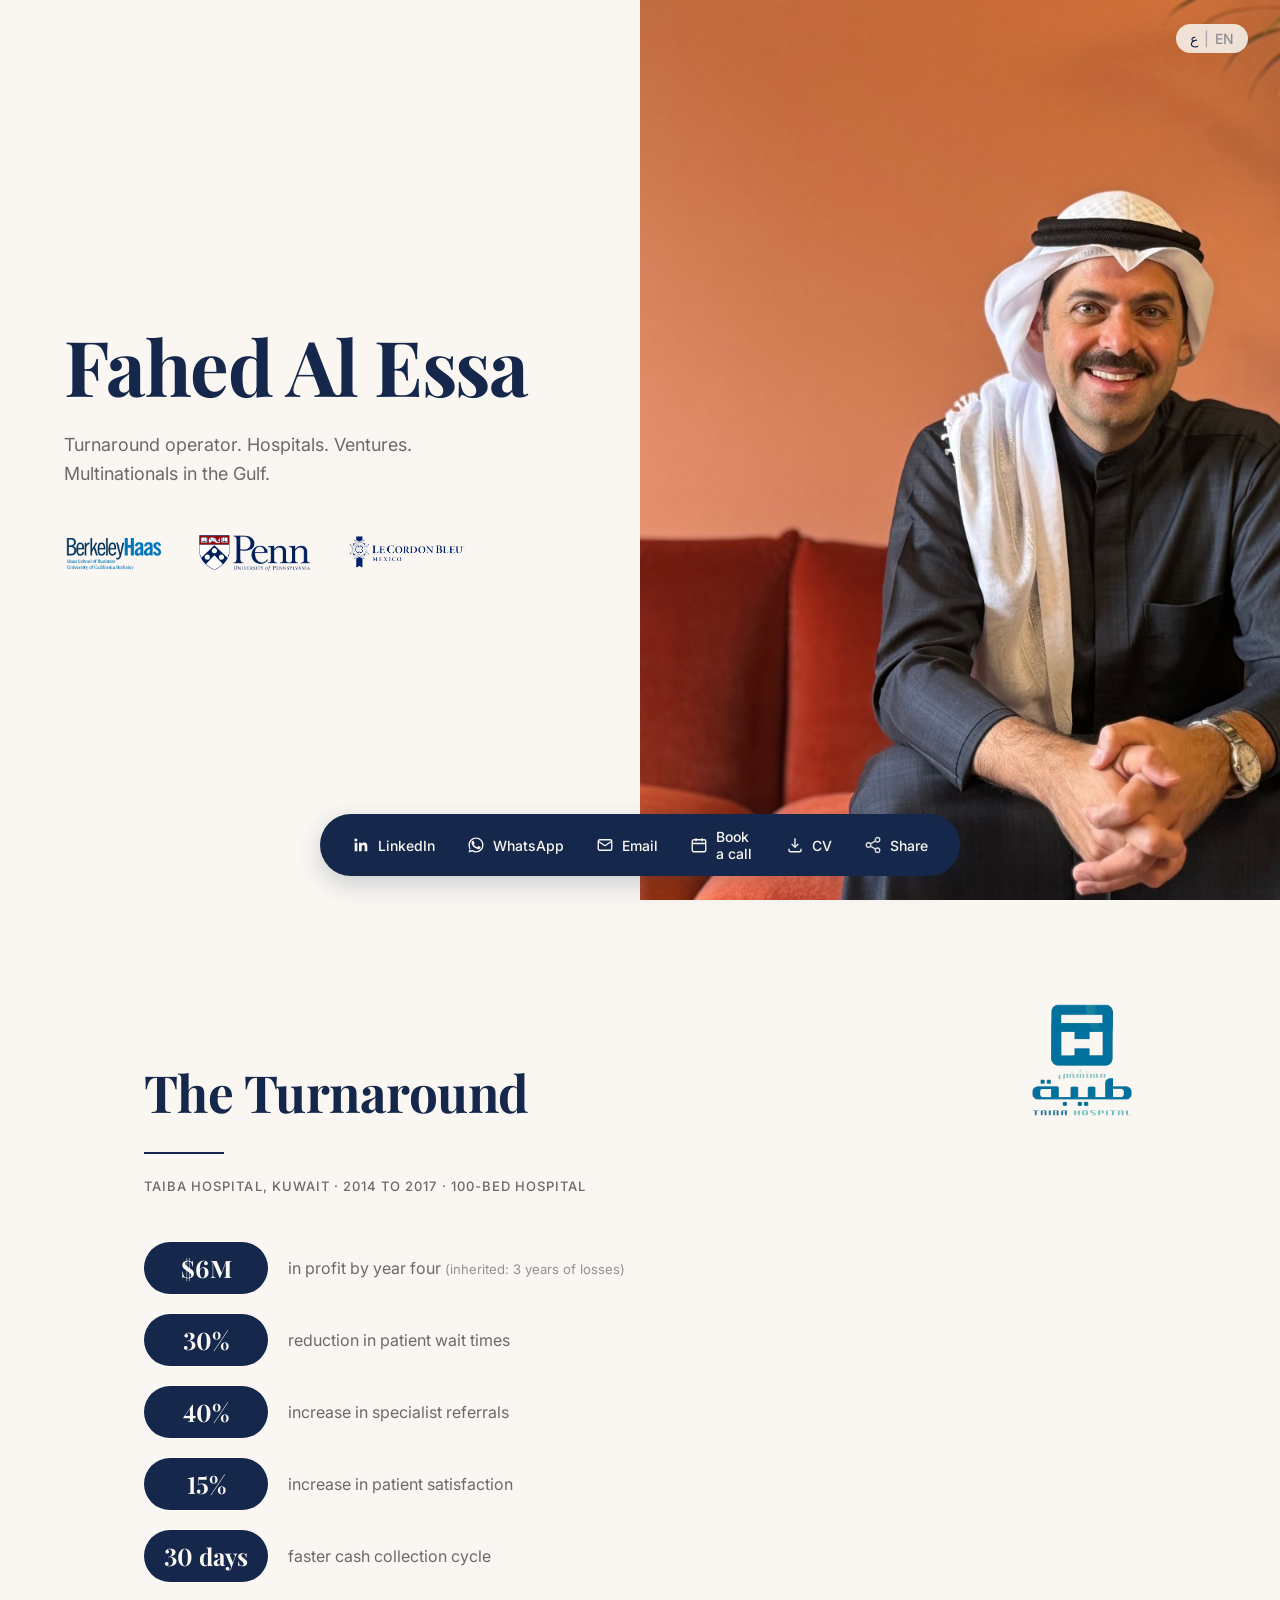
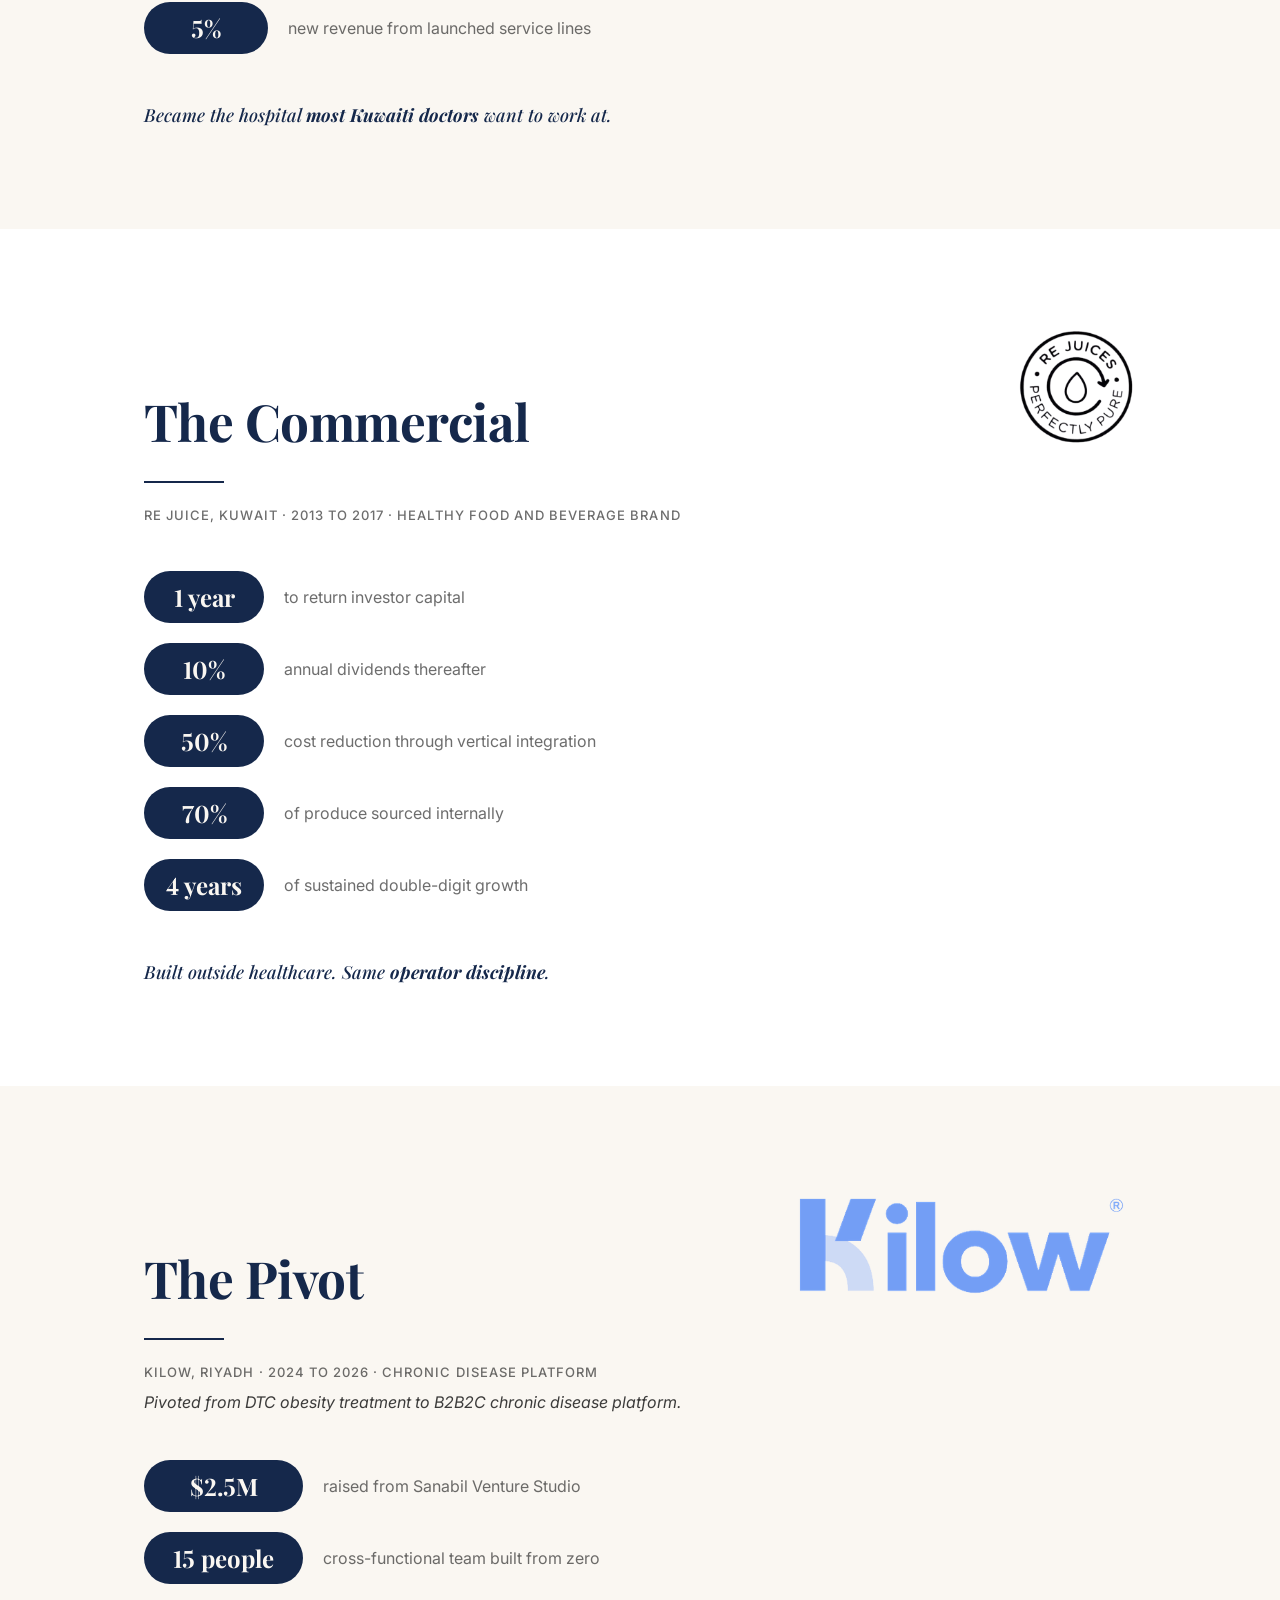
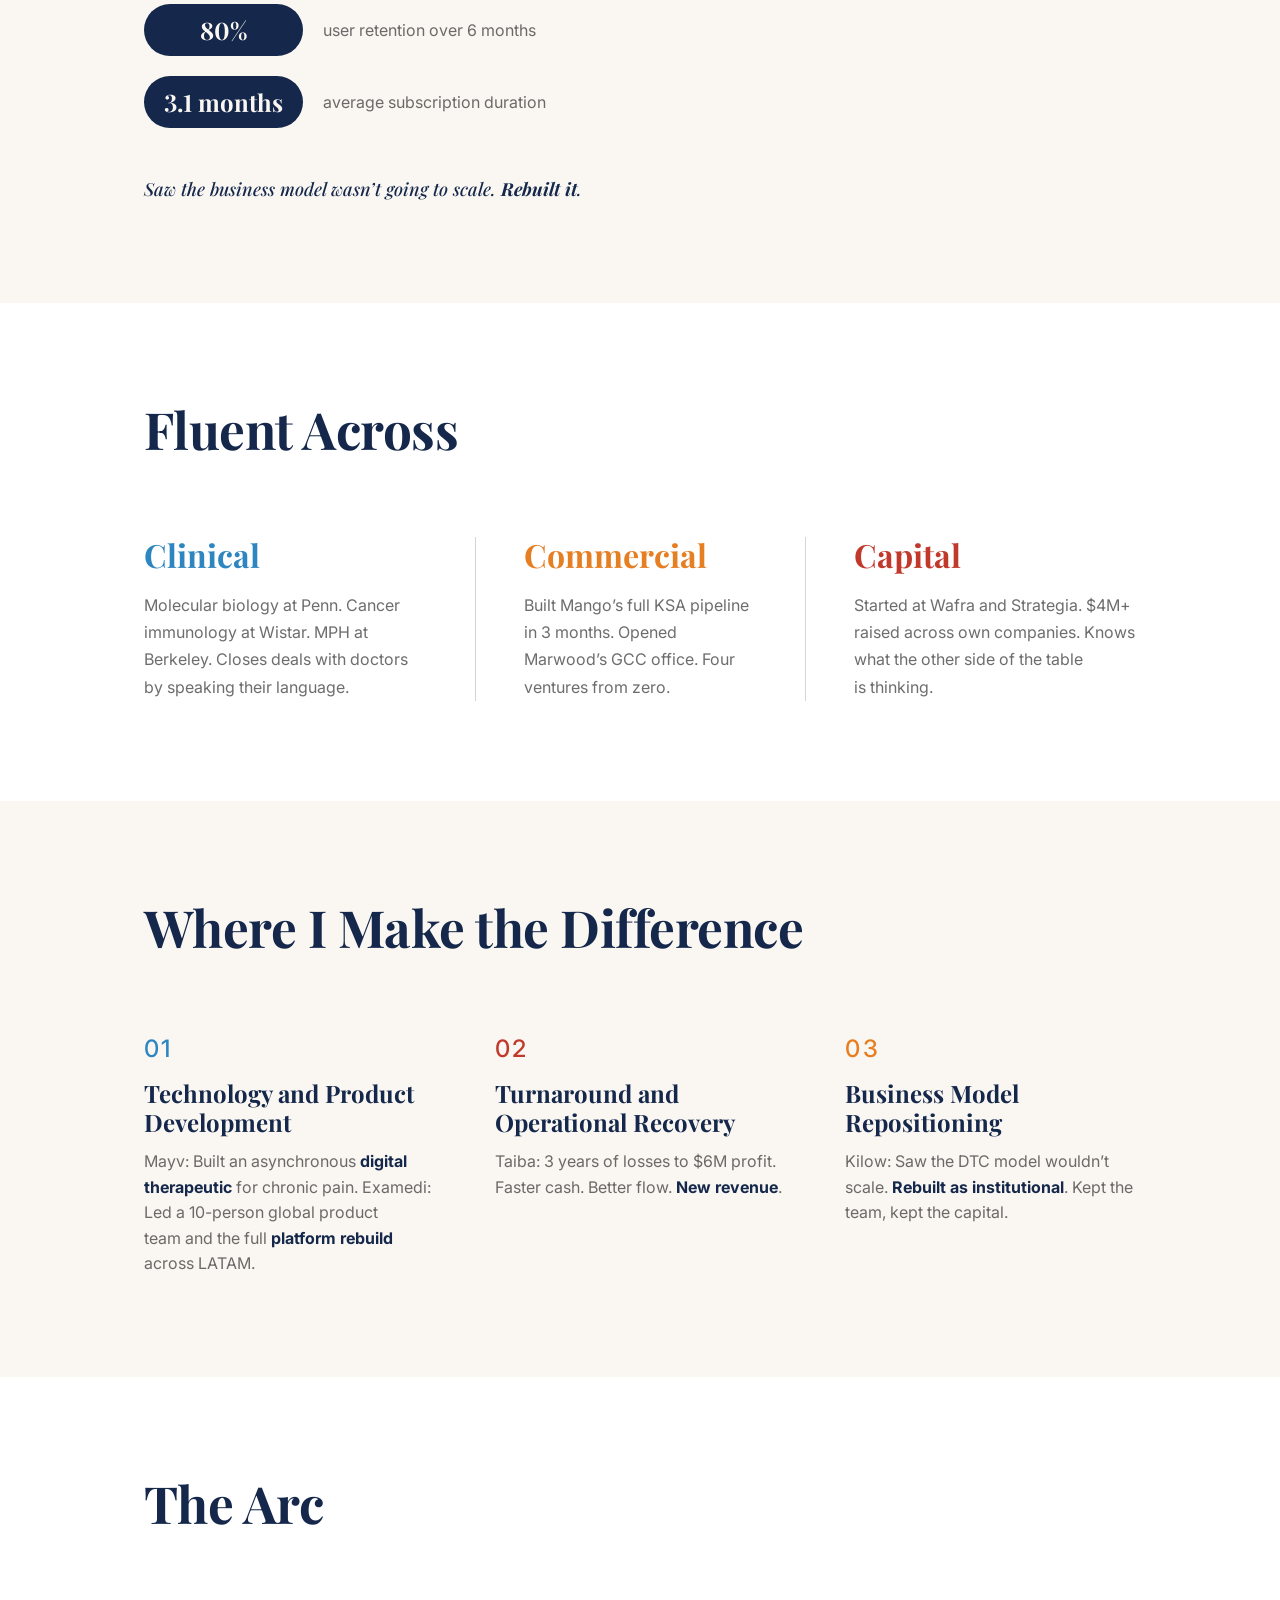
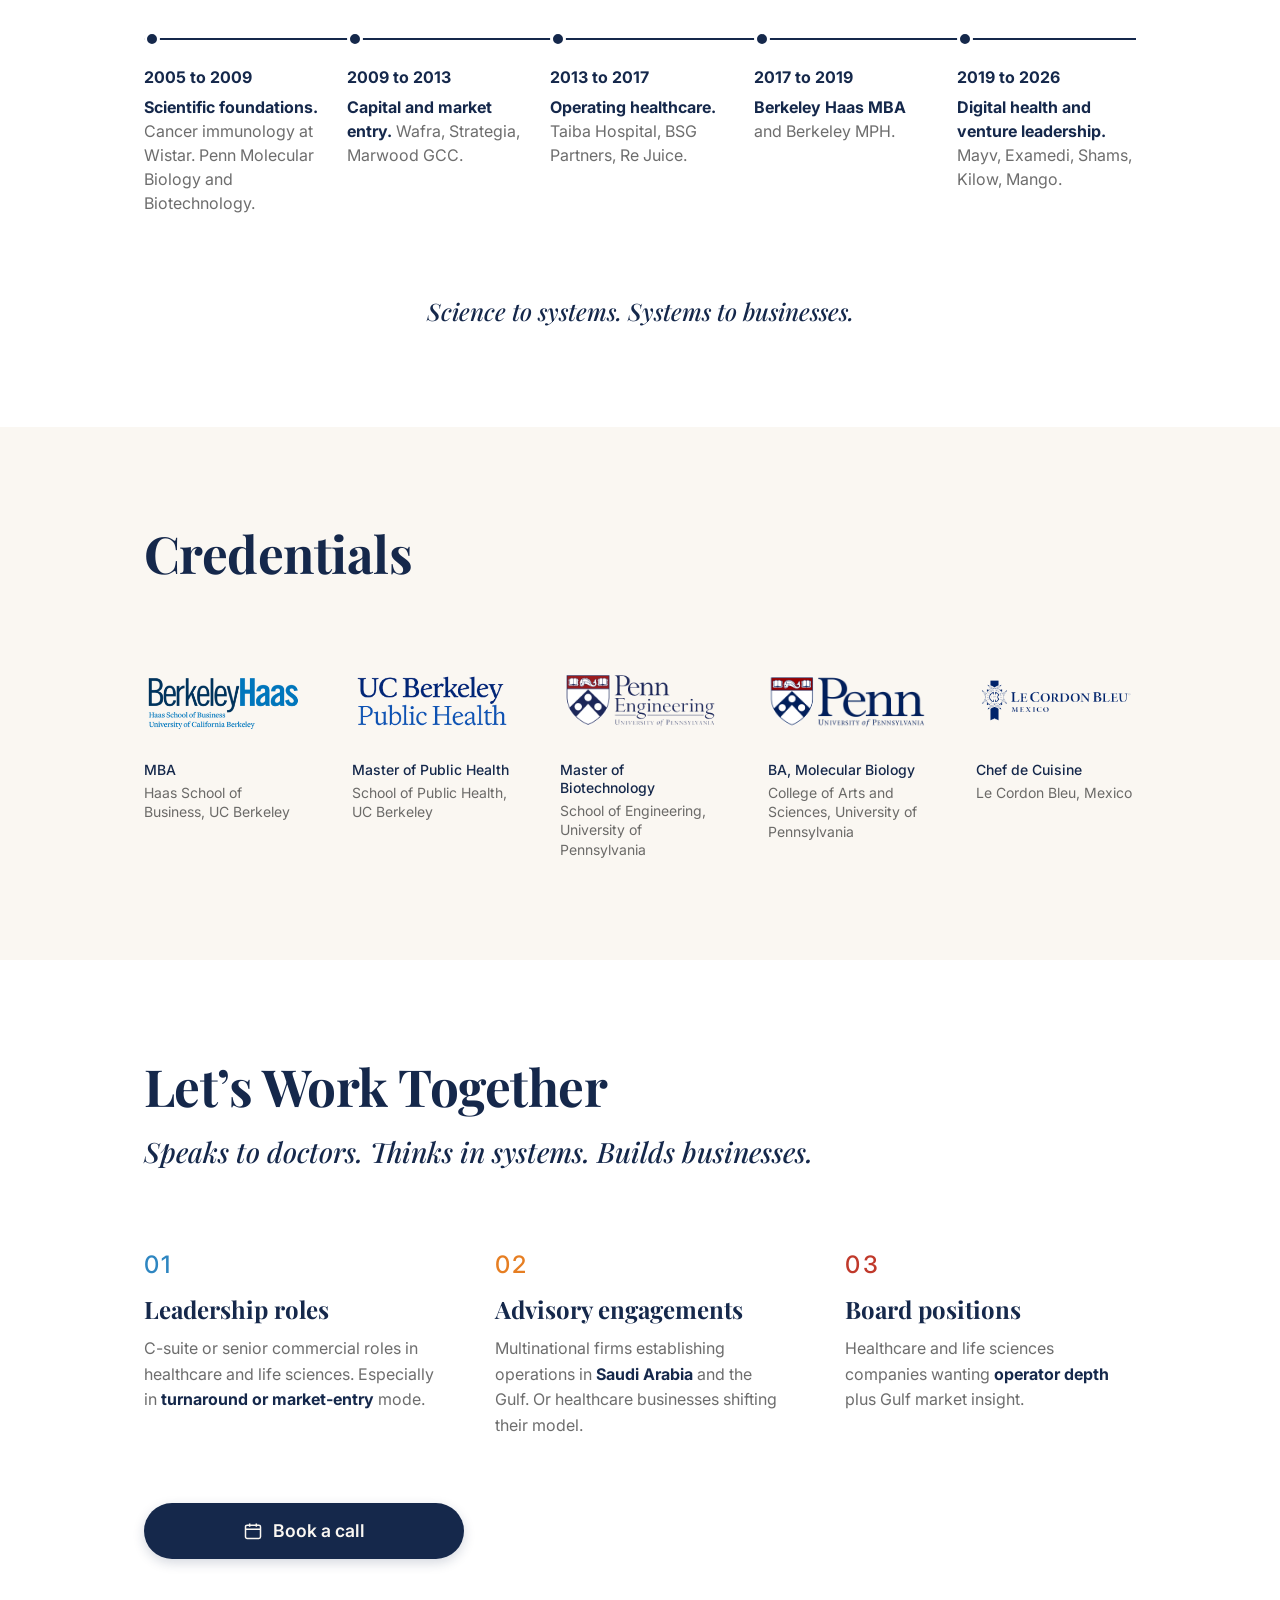
==== commit 0f00301a: "Add Calendly "Book a call" CTA across mobile and desktop, English and Arabic Six surfaces, all point" ====
--- a/index.html
+++ b/index.html
@@ -266,6 +266,10 @@
               </span>
             </li>
           </ol>
+          <a class="cta-book-call" href="https://calendly.com/fahedalessa/meeting" target="_blank" rel="noopener noreferrer">
+            <svg width="20" height="20" viewBox="0 0 24 24" fill="none" stroke="currentColor" stroke-width="1.8"><rect x="3" y="5" width="18" height="16" rx="2"/><path d="M8 3v4M16 3v4M3 10h18"/></svg>
+            <span>Book a call</span>
+          </a>
         </div>
 
         <div class="contact-section no-advance">
@@ -583,6 +587,10 @@
           <p class="d-mandate-desc">Healthcare and life sciences companies wanting <strong>operator depth</strong> plus Gulf market insight.</p>
         </div>
       </div>
+      <a class="d-cta-book-call" href="https://calendly.com/fahedalessa/meeting" target="_blank" rel="noopener noreferrer">
+        <svg width="20" height="20" viewBox="0 0 24 24" fill="none" stroke="currentColor" stroke-width="1.8"><rect x="3" y="5" width="18" height="16" rx="2"/><path d="M8 3v4M16 3v4M3 10h18"/></svg>
+        <span>Book a call</span>
+      </a>
     </div>
   </section>
 
@@ -603,6 +611,10 @@
     <svg width="18" height="18" viewBox="0 0 24 24" fill="none" stroke="currentColor" stroke-width="1.8"><rect x="3" y="5" width="18" height="14" rx="2"/><path d="M3 7l9 6 9-6"/></svg>
     <span>Email</span>
   </a>
+  <a class="d-float-item" href="https://calendly.com/fahedalessa/meeting" target="_blank" rel="noopener noreferrer">
+    <svg width="18" height="18" viewBox="0 0 24 24" fill="none" stroke="currentColor" stroke-width="1.8"><rect x="3" y="5" width="18" height="16" rx="2"/><path d="M8 3v4M16 3v4M3 10h18"/></svg>
+    <span>Book a call</span>
+  </a>
   <a class="d-float-item" href="assets/fahed-al-essa-cv.pdf" target="_blank" rel="noopener noreferrer">
     <svg width="18" height="18" viewBox="0 0 24 24" fill="none" stroke="currentColor" stroke-width="1.8"><path d="M12 3v11" /><path d="M7.5 10.5L12 15l4.5-4.5" /><path d="M4 17v2a2 2 0 0 0 2 2h12a2 2 0 0 0 2-2v-2" /></svg>
     <span>CV</span>
--- a/styles.css
+++ b/styles.css
@@ -643,6 +643,40 @@
   gap: 12px;
 }
 
+/* Primary conversion action on Frame 9, sitting inside .work-header
+   (not as a sibling of .contact-section) so its own margin controls
+   both the gap above it and the gap before the icon grid directly,
+   rather than fighting .frame-work's flex layout (space-between on
+   the Arabic page, see rtl.css) for vertical position. Icon-before-
+   text in the DOM, same as every contact-link, so direction: rtl on
+   the Arabic page mirrors it to the right automatically; no separate
+   RTL rule needed. */
+.cta-book-call {
+  display: flex;
+  align-items: center;
+  justify-content: center;
+  gap: 8px;
+  width: 100%;
+  height: 52px;
+  margin: clamp(24px, 5vh, 36px) 0 clamp(20px, 4vh, 32px);
+  background: var(--navy);
+  color: var(--cream);
+  font-family: var(--sans);
+  font-weight: 600;
+  font-size: 1.05rem;
+  text-decoration: none;
+  border-radius: 999px;
+  flex-shrink: 0;
+}
+
+.cta-book-call svg {
+  flex-shrink: 0;
+}
+
+.cta-book-call:active {
+  filter: brightness(0.88);
+}
+
 /* ---------- Frame 8: credentials ---------- */
 .frame-last {
   justify-content: flex-start;
--- a/desktop.css
+++ b/desktop.css
@@ -312,6 +312,40 @@
     gap: 60px;
   }
 
+  /* Standalone primary CTA below the mandates grid. inline-flex with
+     a fixed width (not full-width, not centered) so it sits at the
+     container's natural inline-start edge: left under English, right
+     under Arabic (whole page is direction: rtl there), with no
+     separate RTL rule needed, same as .d-cta-book-call's icon-before-
+     text DOM order mirroring to icon-on-the-right automatically. */
+  .d-cta-book-call {
+    display: inline-flex;
+    align-items: center;
+    justify-content: center;
+    gap: 10px;
+    width: 320px;
+    height: 56px;
+    margin-top: 64px;
+    background: var(--navy);
+    color: var(--cream);
+    font-family: var(--sans);
+    font-weight: 600;
+    font-size: 1.1rem;
+    text-decoration: none;
+    border-radius: 999px;
+    box-shadow: 0 4px 12px rgba(21, 40, 75, 0.18);
+    transition: transform 0.2s ease, box-shadow 0.2s ease;
+  }
+
+  .d-cta-book-call svg {
+    flex-shrink: 0;
+  }
+
+  .d-cta-book-call:hover {
+    transform: translateY(-2px);
+    box-shadow: 0 10px 24px rgba(21, 40, 75, 0.32);
+  }
+
   .d-mandate-num {
     font-family: var(--sans);
     font-weight: 500;
